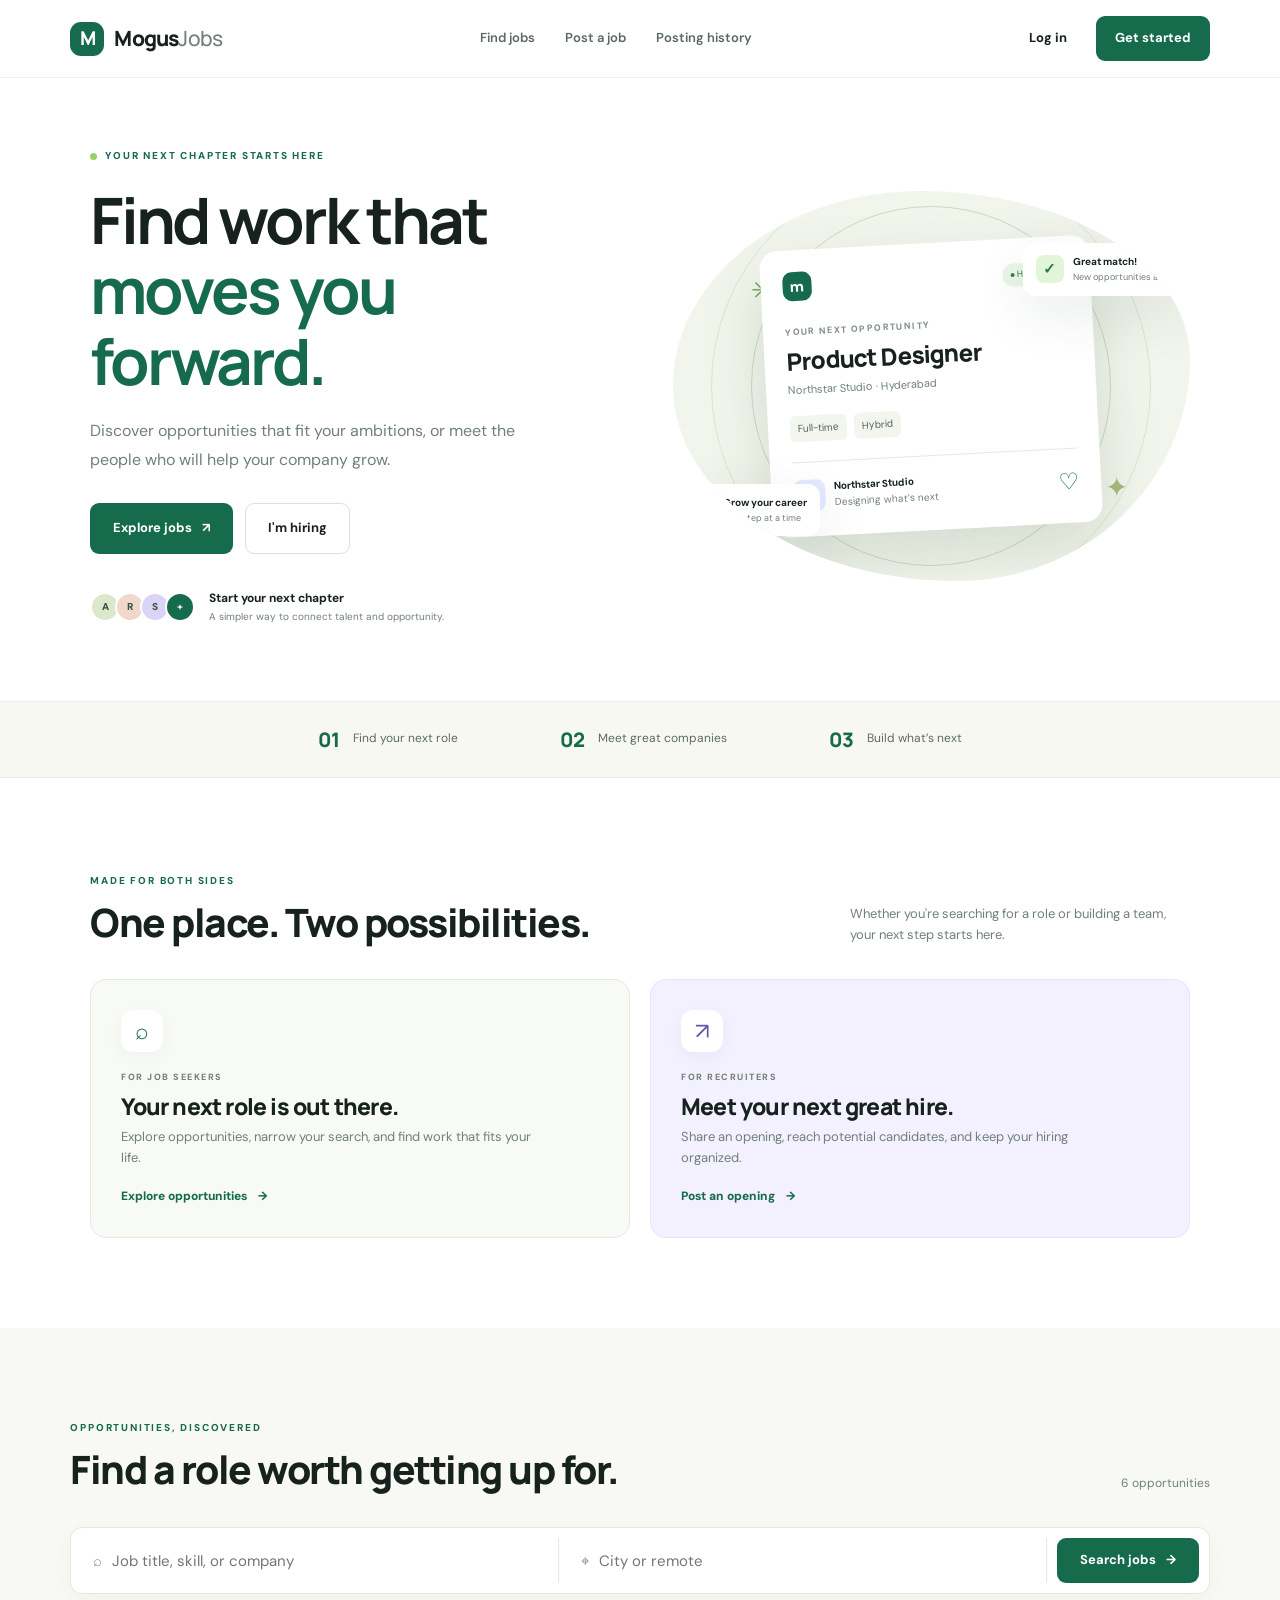
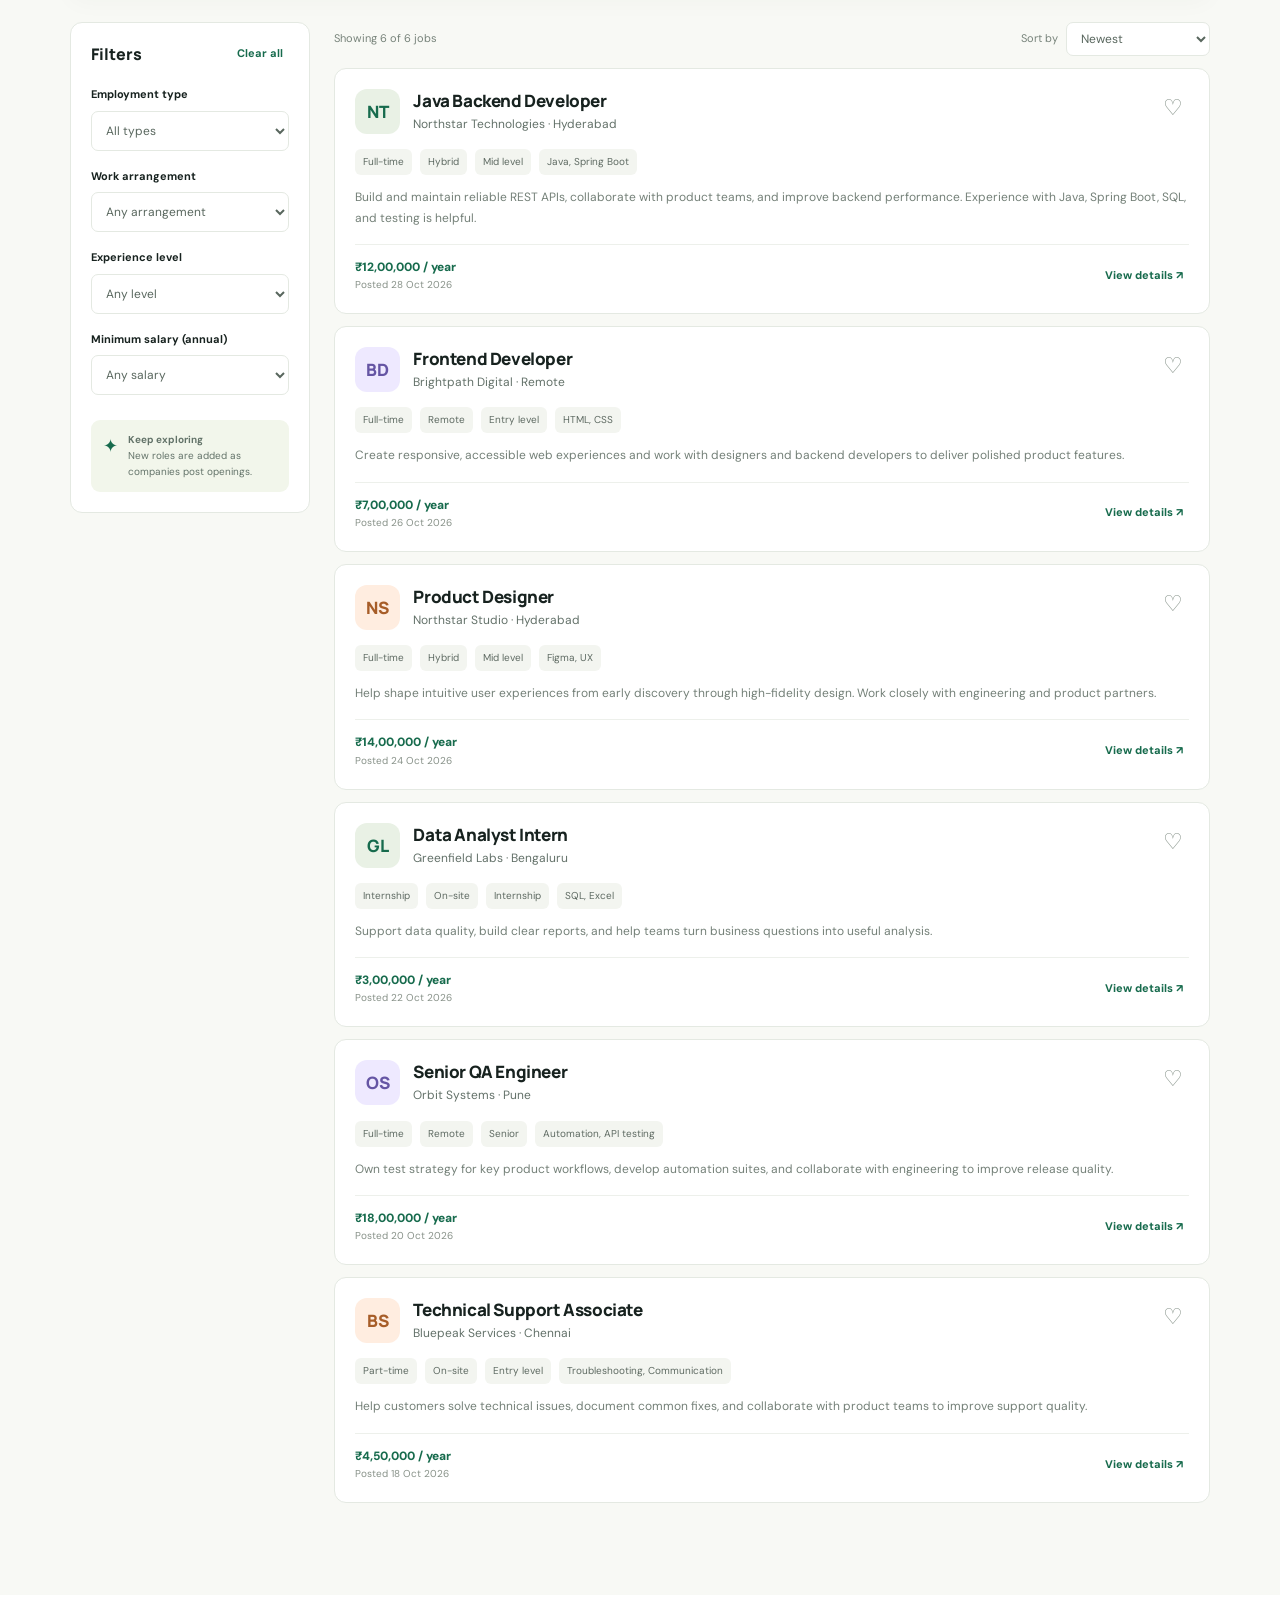
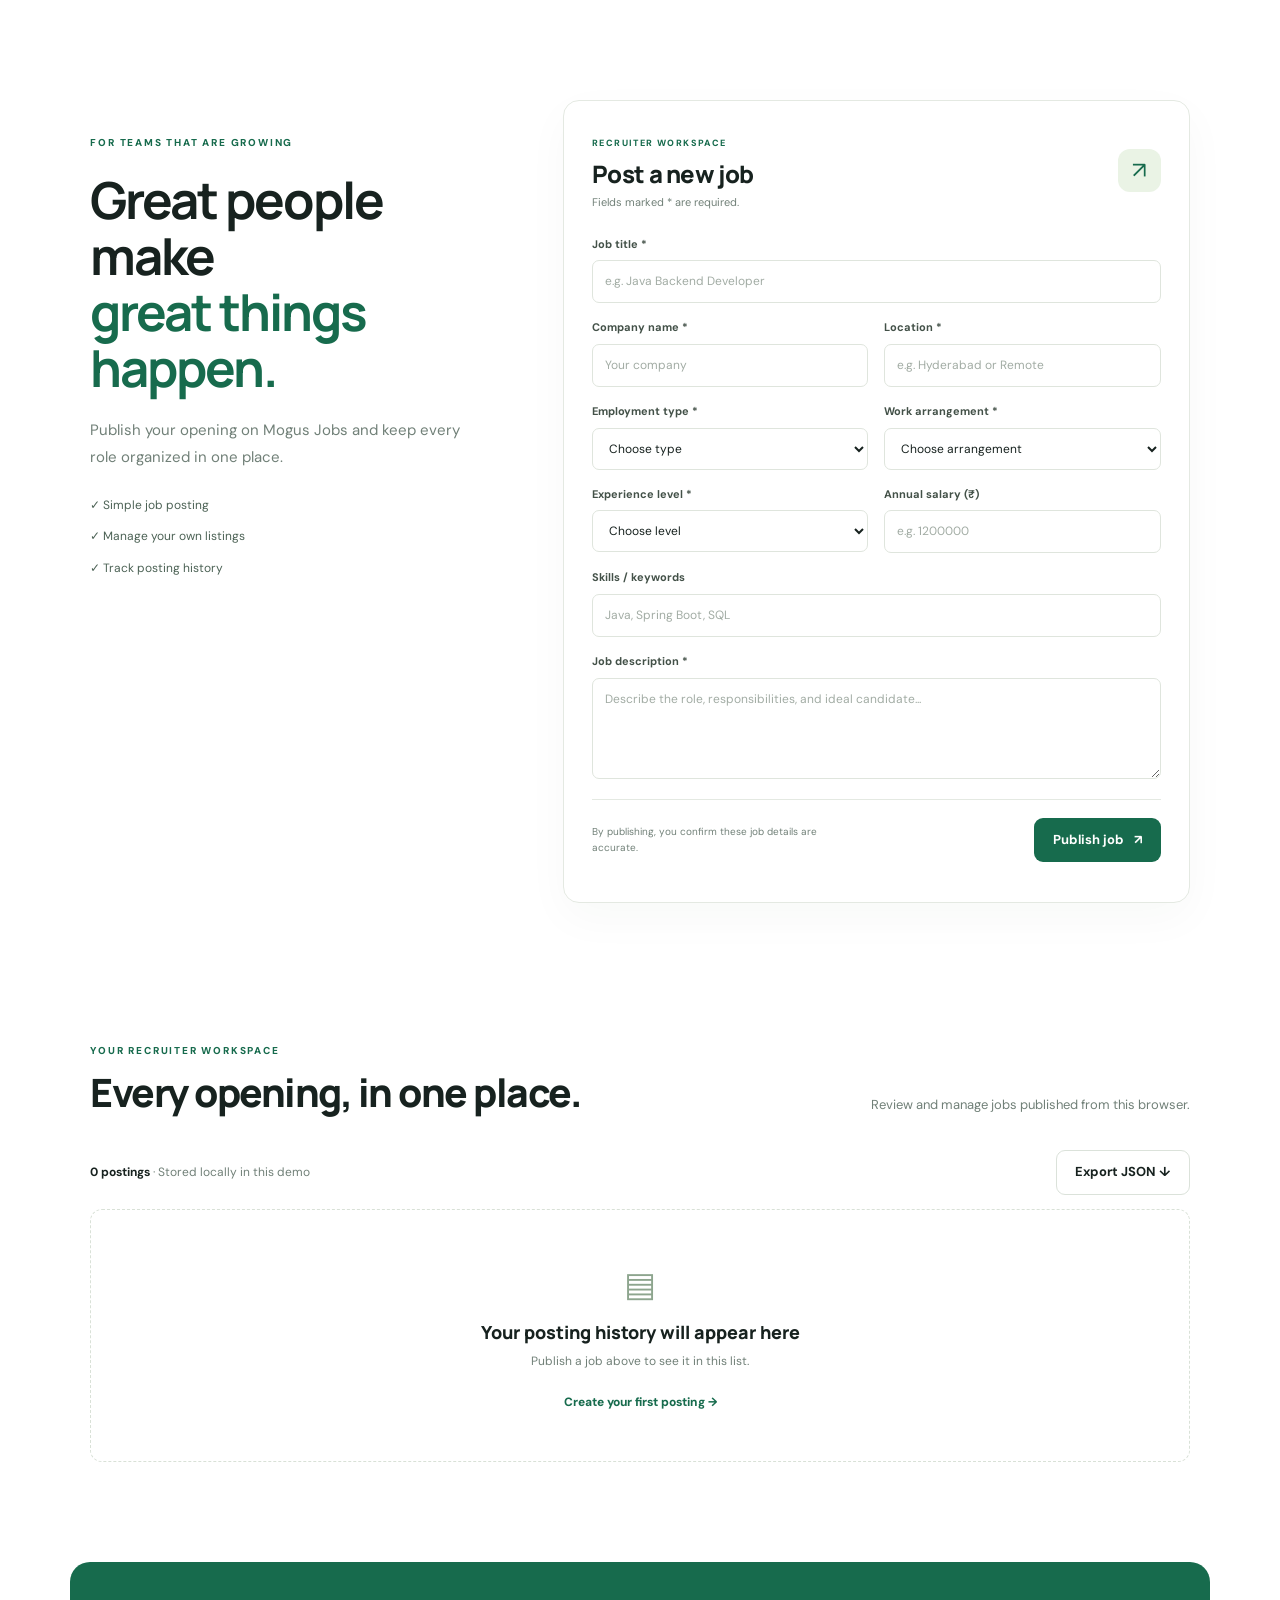
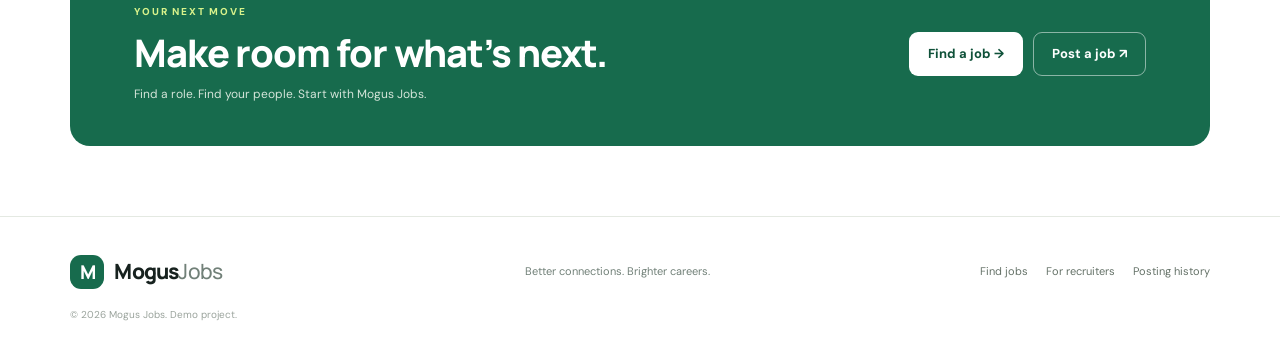
==== index.html @ eec3cb4a "Add files via upload" ====
<!DOCTYPE html>
<html lang="en">
<head>
  <meta charset="UTF-8">
  <meta name="viewport" content="width=device-width, initial-scale=1.0">
  <meta name="description" content="Mogus Jobs — find work and hire great people.">
  <title>Mogus Jobs | Find work. Build your future.</title>
  <link rel="stylesheet" href="css/styles.css">
</head>
<body>
  <header class="site-header">
    <a class="brand" href="#home" aria-label="Mogus Jobs home"><span class="brand-mark">M</span><span>Mogus<span class="brand-light">Jobs</span></span></a>
    <nav class="main-nav" aria-label="Main navigation">
      <a href="#jobs">Find jobs</a><a href="#post-job">Post a job</a><a href="#history">Posting history</a>
    </nav>
    <div class="header-actions"><button class="btn btn-ghost" data-open-auth="login">Log in</button><button class="btn btn-primary" data-open-auth="register">Get started</button></div>
    <button class="mobile-menu" id="mobile-menu" aria-label="Toggle navigation">☰</button>
  </header>

  <main>
    <section class="hero section" id="home">
      <div class="hero-copy">
        <div class="eyebrow"><span class="eyebrow-dot"></span> YOUR NEXT CHAPTER STARTS HERE</div>
        <h1>Find work that<br><span>moves you forward.</span></h1>
        <p class="hero-text">Discover opportunities that fit your ambitions, or meet the people who will help your company grow.</p>
        <div class="hero-actions"><a class="btn btn-primary btn-large" href="#jobs">Explore jobs <span>↗</span></a><a class="btn btn-outline btn-large" href="#post-job">I'm hiring</a></div>
        <div class="hero-proof"><div class="avatar-stack"><span>A</span><span>R</span><span>S</span><span>+</span></div><p><strong>Start your next chapter</strong><br><small>A simpler way to connect talent and opportunity.</small></p></div>
      </div>
      <div class="hero-art" aria-label="Career discovery illustration">
        <div class="art-orbit orbit-one"></div><div class="art-orbit orbit-two"></div>
        <div class="art-card card-main"><div class="mini-top"><span class="mini-logo">m</span><span class="status-pill">● Hiring now</span></div><div class="mini-kicker">YOUR NEXT OPPORTUNITY</div><h3>Product Designer</h3><p class="muted">Northstar Studio · Hyderabad</p><div class="mini-tags"><span>Full-time</span><span>Hybrid</span></div><div class="mini-bottom"><div class="company-avatar">N</div><div><strong>Northstar Studio</strong><small>Designing what’s next</small></div><span class="save-icon">♡</span></div></div>
        <div class="floating-note note-top"><span class="note-icon green">✓</span><div><strong>Great match!</strong><small>New opportunities await</small></div></div>
        <div class="floating-note note-bottom"><span class="note-icon purple">↗</span><div><strong>Grow your career</strong><small>One step at a time</small></div></div>
        <div class="art-spark spark-one">✳</div><div class="art-spark spark-two">✦</div>
      </div>
    </section>

    <section class="stats-strip">
      <div><strong>01</strong><span>Find your next role</span></div><div><strong>02</strong><span>Meet great companies</span></div><div><strong>03</strong><span>Build what’s next</span></div>
    </section>

    <section class="section roles-section">
      <div class="section-heading"><div><div class="eyebrow">MADE FOR BOTH SIDES</div><h2>One place. Two possibilities.</h2></div><p>Whether you're searching for a role or building a team, your next step starts here.</p></div>
      <div class="role-grid">
        <article class="role-card applicant-card"><div class="role-icon">⌕</div><div class="role-label">FOR JOB SEEKERS</div><h3>Your next role is out there.</h3><p>Explore opportunities, narrow your search, and find work that fits your life.</p><a href="#jobs" class="text-link">Explore opportunities <span>→</span></a></article>
        <article class="role-card recruiter-card"><div class="role-icon">↗</div><div class="role-label">FOR RECRUITERS</div><h3>Meet your next great hire.</h3><p>Share an opening, reach potential candidates, and keep your hiring organized.</p><a href="#post-job" class="text-link">Post an opening <span>→</span></a></article>
      </div>
    </section>

    <section class="section jobs-section" id="jobs">
      <div class="section-heading"><div><div class="eyebrow">OPPORTUNITIES, DISCOVERED</div><h2>Find a role worth getting up for.</h2></div><span class="results-total" id="results-total">Loading jobs…</span></div>
      <form id="job-search-form" class="search-panel">
        <label class="search-field"><span>⌕</span><span class="sr-only">Job title or keyword</span><input id="search-keyword" type="search" placeholder="Job title, skill, or company"></label>
        <label class="search-field"><span>⌖</span><span class="sr-only">Location</span><input id="search-location" type="search" placeholder="City or remote"></label>
        <button class="btn btn-primary" type="submit">Search jobs <span>→</span></button>
      </form>
      <div class="jobs-layout">
        <aside class="filter-panel">
          <div class="filter-heading"><h3>Filters</h3><button type="button" id="clear-filters" class="text-button">Clear all</button></div>
          <label class="filter-label" for="filter-type">Employment type</label><select id="filter-type"><option value="">All types</option><option>Full-time</option><option>Part-time</option><option>Contract</option><option>Internship</option></select>
          <label class="filter-label" for="filter-work">Work arrangement</label><select id="filter-work"><option value="">Any arrangement</option><option>Remote</option><option>Hybrid</option><option>On-site</option></select>
          <label class="filter-label" for="filter-level">Experience level</label><select id="filter-level"><option value="">Any level</option><option>Entry level</option><option>Mid level</option><option>Senior</option><option>Internship</option></select>
          <label class="filter-label" for="filter-salary">Minimum salary (annual)</label><select id="filter-salary"><option value="0">Any salary</option><option value="500000">₹5 lakh</option><option value="1000000">₹10 lakh</option><option value="1500000">₹15 lakh</option><option value="2000000">₹20 lakh</option></select>
          <div class="filter-note"><span>✦</span><p><strong>Keep exploring</strong><br>New roles are added as companies post openings.</p></div>
        </aside>
        <div class="job-results"><div class="job-results-top"><span id="results-caption">Latest opportunities</span><label>Sort by <select id="sort-jobs"><option value="newest">Newest</option><option value="salary">Salary: high to low</option><option value="company">Company A–Z</option></select></label></div><div id="job-list" class="job-list"></div><div id="empty-state" class="empty-state hidden"><div>⌕</div><h3>No jobs found</h3><p>Try another keyword or remove a filter.</p><button class="btn btn-outline" id="reset-search" type="button">Reset search</button></div></div>
      </div>
    </section>

    <section class="section recruiter-section" id="post-job">
      <div class="recruiter-intro"><div class="eyebrow">FOR TEAMS THAT ARE GROWING</div><h2>Great people make<br><span>great things happen.</span></h2><p>Publish your opening on Mogus Jobs and keep every role organized in one place.</p><div class="recruiter-points"><span>✓ Simple job posting</span><span>✓ Manage your own listings</span><span>✓ Track posting history</span></div></div>
      <form id="post-job-form" class="post-form">
        <div class="form-header"><div><span class="form-step">RECRUITER WORKSPACE</span><h3>Post a new job</h3><p>Fields marked * are required.</p></div><div class="form-icon">↗</div></div>
        <div class="form-grid">
          <label class="form-field span-2">Job title *<input name="title" required maxlength="100" placeholder="e.g. Java Backend Developer"></label>
          <label class="form-field">Company name *<input name="company" required maxlength="100" placeholder="Your company"></label>
          <label class="form-field">Location *<input name="location" required maxlength="100" placeholder="e.g. Hyderabad or Remote"></label>
          <label class="form-field">Employment type *<select name="type" required><option value="">Choose type</option><option>Full-time</option><option>Part-time</option><option>Contract</option><option>Internship</option></select></label>
          <label class="form-field">Work arrangement *<select name="workMode" required><option value="">Choose arrangement</option><option>Remote</option><option>Hybrid</option><option>On-site</option></select></label>
          <label class="form-field">Experience level *<select name="level" required><option value="">Choose level</option><option>Entry level</option><option>Mid level</option><option>Senior</option><option>Internship</option></select></label>
          <label class="form-field">Annual salary (₹)<input name="salary" type="number" min="0" step="10000" placeholder="e.g. 1200000"></label>
          <label class="form-field span-2">Skills / keywords<input name="skills" maxlength="180" placeholder="Java, Spring Boot, SQL"></label>
          <label class="form-field span-2">Job description *<textarea name="description" required rows="4" maxlength="5000" placeholder="Describe the role, responsibilities, and ideal candidate..."></textarea></label>
        </div>
        <div class="form-footer"><p>By publishing, you confirm these job details are accurate.</p><button class="btn btn-primary" type="submit">Publish job <span>↗</span></button></div>
        <p id="post-message" class="form-message" role="status"></p>
      </form>
    </section>

    <section class="section history-section" id="history">
      <div class="section-heading"><div><div class="eyebrow">YOUR RECRUITER WORKSPACE</div><h2>Every opening, in one place.</h2></div><p>Review and manage jobs published from this browser.</p></div>
      <div class="history-toolbar"><div><strong id="history-count">0 postings</strong><span> · Stored locally in this demo</span></div><button class="btn btn-outline" id="export-jobs" type="button">Export JSON ↓</button></div>
      <div id="history-list" class="history-list"></div>
      <div id="history-empty" class="history-empty"><div class="history-empty-icon">▤</div><h3>Your posting history will appear here</h3><p>Publish a job above to see it in this list.</p><a href="#post-job" class="text-link">Create your first posting →</a></div>
    </section>

    <section class="cta-section"><div><div class="eyebrow">YOUR NEXT MOVE</div><h2>Make room for what’s next.</h2><p>Find a role. Find your people. Start with Mogus Jobs.</p></div><div class="cta-actions"><a class="btn btn-white" href="#jobs">Find a job →</a><a class="btn btn-dark-outline" href="#post-job">Post a job ↗</a></div></section>
  </main>

  <footer class="site-footer"><a class="brand" href="#home"><span class="brand-mark">M</span><span>Mogus<span class="brand-light">Jobs</span></span></a><p>Better connections. Brighter careers.</p><div><a href="#jobs">Find jobs</a><a href="#post-job">For recruiters</a><a href="#history">Posting history</a></div><small>© <span id="year"></span> Mogus Jobs. Demo project.</small></footer>

  <div class="modal-backdrop hidden" id="auth-modal" role="dialog" aria-modal="true" aria-labelledby="auth-title">
    <div class="auth-modal"><button class="modal-close" id="close-auth" aria-label="Close">×</button><a class="brand modal-brand" href="#home"><span class="brand-mark">M</span><span>Mogus<span class="brand-light">Jobs</span></span></a>
      <div class="auth-tabs"><button type="button" class="auth-tab active" data-auth-tab="login">Log in</button><button type="button" class="auth-tab" data-auth-tab="register">Create account</button></div>
      <h2 id="auth-title">Welcome back.</h2><p class="auth-subtitle">Choose how you want to use Mogus Jobs.</p>
      <form id="auth-form">
        <label class="form-field">I am a <select id="auth-role"><option value="applicant">Applicant / Job seeker</option><option value="recruiter">Company owner / Recruiter</option></select></label>
        <label class="form-field">Email address<input id="auth-email" type="email" autocomplete="email" required placeholder="you@example.com"></label>
        <label class="form-field" id="password-wrap">Password<input id="auth-password" type="password" minlength="6" autocomplete="current-password" placeholder="At least 6 characters"></label>
        <div class="auth-divider"><span>OR</span></div>
        <label class="form-field">Phone number (demo OTP)<input id="auth-phone" type="tel" placeholder="+91 98765 43210" autocomplete="tel"></label>
        <div class="form-field otp-row hidden" id="otp-wrap"><label for="auth-otp">Demo OTP</label><div><input id="auth-otp" inputmode="numeric" maxlength="6" placeholder="Enter 6-digit OTP"><button type="button" class="btn btn-outline" id="send-otp">Get OTP</button></div><small>Demo only: the OTP is shown on screen; no SMS is sent.</small></div>
        <div class="auth-actions"><button class="btn btn-primary btn-full" type="submit" id="auth-submit">Log in</button><button class="btn btn-outline btn-full" type="button" id="otp-mode">Continue with OTP</button></div>
        <p id="auth-message" class="form-message" role="status"></p>
      </form>
      <p class="auth-disclaimer">This static demo stores demo account details in your browser only. Do not use a real password or sensitive information.</p>
    </div>
  </div>
  <div class="toast hidden" id="toast" role="status"></div>
  <script src="js/app.js"></script>
</body>
</html>
---- css/styles.css ----
@import url('https://fonts.googleapis.com/css2?family=DM+Sans:wght@400;500;600;700&family=Manrope:wght@400;500;600;700;800&display=swap');
:root{--ink:#17221f;--muted:#718078;--green:#176b4d;--green-dark:#0f5139;--lime:#d8f28b;--cream:#f7f8f2;--line:#e4e9e2;--white:#fff;--purple:#e8e1ff;--shadow:0 18px 55px rgba(25,54,42,.09)}
*{box-sizing:border-box}html{scroll-behavior:smooth;scroll-padding-top:90px}body{margin:0;color:var(--ink);background:#fff;font-family:"DM Sans",sans-serif;font-size:15px;line-height:1.6}button,input,select,textarea{font:inherit}button,a{-webkit-tap-highlight-color:transparent}a{color:inherit;text-decoration:none}.site-header{height:78px;padding:0 max(5.5%,calc((100% - 1240px)/2));display:flex;align-items:center;justify-content:space-between;border-bottom:1px solid #eff1ec;background:rgba(255,255,255,.94);position:sticky;top:0;z-index:20;backdrop-filter:blur(12px)}.brand{display:inline-flex;align-items:center;gap:10px;font-family:Manrope,sans-serif;font-size:21px;font-weight:800;letter-spacing:-.8px;white-space:nowrap}.brand-mark{display:grid;place-items:center;width:34px;height:34px;border-radius:11px;background:var(--green);color:#fff;font-size:19px}.brand-light{font-weight:500;color:#718078}.main-nav{display:flex;gap:30px;color:#5b6962;font-size:13px;font-weight:600}.main-nav a:hover,.site-footer a:hover{color:var(--green)}.header-actions{display:flex;gap:10px}.btn{border:1px solid transparent;display:inline-flex;align-items:center;justify-content:center;gap:10px;padding:11px 18px;border-radius:9px;font-size:13px;font-weight:700;cursor:pointer;transition:transform .2s,background .2s,border-color .2s}.btn:hover{transform:translateY(-1px)}.btn-primary{background:var(--green);color:white}.btn-primary:hover{background:var(--green-dark)}.btn-ghost{background:transparent;color:var(--ink)}.btn-outline{background:#fff;border-color:#dbe2da;color:var(--ink)}.btn-outline:hover{border-color:var(--green);color:var(--green)}.btn-large{padding:14px 22px}.btn-white{background:#fff;color:var(--green-dark)}.btn-dark-outline{border-color:rgba(255,255,255,.5);color:#fff;background:transparent}.btn-full{width:100%}.mobile-menu{display:none;background:none;border:0;font-size:25px}
.section{max-width:1240px;margin:auto;padding:92px 5.5%}.hero{min-height:590px;display:grid;grid-template-columns:1.02fr .98fr;align-items:center;gap:45px;padding-top:70px;padding-bottom:76px}.eyebrow{font-size:10px;letter-spacing:1.8px;font-weight:800;color:var(--green);display:flex;align-items:center;gap:8px}.eyebrow-dot{width:7px;height:7px;border-radius:50%;background:#9bcf68}.hero h1,.recruiter-intro h2{font-family:Manrope,sans-serif;font-size:clamp(42px,5vw,65px);line-height:1.1;letter-spacing:-3px;margin:21px 0}.hero h1 span,.recruiter-intro h2 span{color:var(--green)}.hero-text{max-width:475px;color:var(--muted);font-size:16px;line-height:1.8}.hero-actions{display:flex;gap:12px;margin-top:28px}.hero-proof{display:flex;align-items:center;gap:14px;margin-top:35px}.avatar-stack{display:flex;padding-left:5px}.avatar-stack span{width:30px;height:30px;display:grid;place-items:center;border:2px solid white;border-radius:50%;margin-left:-5px;background:#dbe8cc;color:#315440;font-size:10px;font-weight:800}.avatar-stack span:nth-child(2){background:#f2d8ca}.avatar-stack span:nth-child(3){background:#dcd4f8}.avatar-stack span:nth-child(4){background:var(--green);color:white}.hero-proof p{font-size:12px;line-height:1.5;margin:0}.hero-proof small{color:var(--muted)}.hero-art{min-height:390px;position:relative;display:grid;place-items:center;background:#f2f5ec;border-radius:48% 52% 45% 55% / 50% 43% 57% 50%;overflow:hidden}.hero-art:before{content:"";position:absolute;width:280px;height:280px;border-radius:50%;background:#e1edce}.art-orbit{position:absolute;border:1px solid #cbd8c4;border-radius:50%;width:360px;height:360px}.orbit-two{width:440px;height:440px;border-color:#dce4d5}.art-card{position:relative;z-index:2;width:min(330px,78%);background:white;padding:22px;border-radius:18px;box-shadow:0 25px 60px rgba(37,71,47,.15);transform:rotate(-3deg)}.mini-top,.mini-bottom{display:flex;align-items:center}.mini-top{justify-content:space-between}.mini-logo{width:29px;height:29px;display:grid;place-items:center;background:var(--green);color:white;border-radius:9px;font-weight:800}.status-pill{background:#e8f6e7;color:#33794d;border-radius:20px;padding:4px 8px;font-size:9px}.mini-kicker{margin-top:24px;font-size:9px;letter-spacing:1.4px;color:#829087;font-weight:800}.art-card h3{font:800 24px Manrope,sans-serif;letter-spacing:-.8px;margin:5px 0}.muted{color:var(--muted);font-size:11px;margin:0}.mini-tags{display:flex;gap:7px;margin:16px 0 20px}.mini-tags span{padding:5px 8px;border-radius:6px;background:#f3f5ef;font-size:10px;color:#56635b}.mini-bottom{border-top:1px solid var(--line);padding-top:15px;gap:9px}.company-avatar{width:32px;height:32px;display:grid;place-items:center;border-radius:9px;background:#e4e9ff;color:#5e58a3;font-weight:800}.mini-bottom strong,.mini-bottom small{display:block;font-size:10px}.mini-bottom small{color:var(--muted)}.save-icon{margin-left:auto;font-size:23px;color:var(--green)}.floating-note{position:absolute;z-index:3;display:flex;gap:9px;align-items:center;padding:11px 13px;border-radius:12px;background:white;box-shadow:var(--shadow)}.note-top{top:52px;right:1px}.note-bottom{bottom:45px;left:0}.note-icon{width:28px;height:28px;display:grid;place-items:center;border-radius:8px;font-weight:800}.note-icon.green{background:#e1f5d9;color:#2c7d4b}.note-icon.purple{background:var(--purple);color:#6555a4}.floating-note strong,.floating-note small{display:block;font-size:10px}.floating-note small{color:var(--muted);font-size:9px}.art-spark{position:absolute;color:#6b9e59;font-size:28px}.spark-one{left:15%;top:20%}.spark-two{right:12%;bottom:18%;color:#a8ba80}.stats-strip{display:flex;justify-content:center;gap:clamp(30px,8vw,120px);padding:24px 5%;background:var(--cream);border-block:1px solid #edf0e8}.stats-strip div{display:flex;align-items:center;gap:13px}.stats-strip strong{font:800 20px Manrope,sans-serif;color:var(--green)}.stats-strip span{font-size:12px;color:#5e6b62}
.section-heading{display:flex;align-items:end;justify-content:space-between;gap:25px;margin-bottom:34px}.section-heading h2{font:800 clamp(28px,3.4vw,39px)/1.2 Manrope,sans-serif;letter-spacing:-1.5px;margin:10px 0 0}.section-heading>p{max-width:340px;margin:0;color:var(--muted);font-size:13px}.roles-section{padding-top:95px;padding-bottom:90px}.role-grid{display:grid;grid-template-columns:1fr 1fr;gap:20px}.role-card{padding:30px;border:1px solid var(--line);border-radius:16px;min-height:245px}.applicant-card{background:#f8faf5}.recruiter-card{background:#f3f0ff;border-color:#e8e2fa}.role-icon{width:42px;height:42px;display:grid;place-items:center;border-radius:12px;background:white;color:var(--green);font-size:23px;box-shadow:0 5px 18px #1b493b0b}.recruiter-card .role-icon{color:#6555a4}.role-label{font-size:9px;letter-spacing:1.5px;font-weight:800;color:#738176;margin-top:18px}.role-card h3{font:800 23px Manrope,sans-serif;letter-spacing:-.8px;margin:5px 0}.role-card p{max-width:420px;font-size:13px;color:var(--muted);margin:0 0 15px}.text-link{color:var(--green);font-size:12px;font-weight:800}.text-link span{margin-left:8px}.jobs-section{max-width:none;background:#f8f9f5;padding-left:max(5.5%,calc((100% - 1240px)/2));padding-right:max(5.5%,calc((100% - 1240px)/2))}.results-total{font-size:12px;color:var(--muted)}.search-panel{display:grid;grid-template-columns:1fr 1fr auto;gap:10px;background:white;padding:10px;border:1px solid var(--line);border-radius:12px;box-shadow:0 8px 25px #243b2d08;margin-bottom:28px}.search-field{display:flex;align-items:center;gap:10px;padding:0 12px;border-right:1px solid var(--line);color:#859087}.search-field input{border:0;outline:0;width:100%;min-width:0;padding:9px 0;background:transparent;color:var(--ink)}.search-panel .btn{padding-inline:22px}.jobs-layout{display:grid;grid-template-columns:240px 1fr;gap:24px;align-items:start}.filter-panel{background:white;border:1px solid var(--line);border-radius:12px;padding:20px}.filter-heading{display:flex;align-items:center;justify-content:space-between;margin-bottom:21px}.filter-heading h3{font:800 16px Manrope;margin:0}.text-button{border:0;background:none;color:var(--green);font-size:11px;font-weight:700;cursor:pointer}.filter-label{display:block;font-size:11px;font-weight:700;margin:17px 0 7px}.filter-panel select,.job-results-top select{width:100%;padding:10px;border:1px solid var(--line);border-radius:7px;background:white;color:#59675e;font-size:12px;outline-color:var(--green)}.filter-note{display:flex;gap:10px;margin-top:25px;padding:12px;border-radius:9px;background:#f2f6eb;color:var(--green)}.filter-note p{font-size:10px;line-height:1.6;margin:0;color:#637369}.filter-note span{font-size:18px}.job-results-top{display:flex;justify-content:space-between;align-items:center;margin:0 0 12px;color:#77837a;font-size:11px}.job-results-top label{display:flex;align-items:center;gap:8px}.job-results-top select{width:auto;padding:7px 10px}.job-list{display:grid;gap:12px}.job-card{background:white;border:1px solid var(--line);border-radius:12px;padding:20px;transition:box-shadow .2s,border-color .2s}.job-card:hover{border-color:#c6d7c8;box-shadow:0 10px 28px #173c2a0a}.job-card-top{display:flex;gap:13px;align-items:flex-start}.company-logo{width:45px;height:45px;flex-shrink:0;display:grid;place-items:center;border-radius:12px;background:#e9f1e5;color:var(--green);font:800 17px Manrope}.company-logo.purple{background:#eee9ff;color:#6555a4}.company-logo.orange{background:#ffede0;color:#a75d28}.job-card h3{font:800 17px Manrope;letter-spacing:-.4px;margin:0 0 3px}.job-company{font-size:12px;color:#637169}.job-save{margin-left:auto;border:0;background:none;font-size:22px;color:#87938a;cursor:pointer}.job-save.saved{color:#176b4d}.job-meta{display:flex;flex-wrap:wrap;gap:8px;margin:15px 0 12px}.job-meta span{padding:5px 8px;border-radius:6px;background:#f3f5f0;font-size:10px;color:#5e6a62}.job-description{font-size:12px;color:#748078;margin:0;line-height:1.7}.job-card-bottom{display:flex;justify-content:space-between;align-items:center;border-top:1px solid #edf0eb;margin-top:16px;padding-top:13px;gap:10px}.job-salary{font-size:12px;font-weight:800;color:var(--green)}.job-date{font-size:10px;color:#879188}.job-apply{border:0;background:none;color:var(--green);font-size:11px;font-weight:800;cursor:pointer}.empty-state,.history-empty{text-align:center;padding:48px 20px;background:white;border:1px dashed #d9e1d7;border-radius:12px}.empty-state>div,.history-empty-icon{font-size:34px;color:#8da58e}.empty-state h3,.history-empty h3{font:800 18px Manrope;margin:8px 0}.empty-state p,.history-empty p{font-size:12px;color:var(--muted);margin:0 0 17px}.hidden{display:none!important}
.recruiter-section{display:grid;grid-template-columns:.8fr 1.2fr;gap:55px;align-items:start;padding-top:105px;padding-bottom:100px}.recruiter-intro{padding-top:35px}.recruiter-intro h2{font-size:clamp(36px,4vw,51px);letter-spacing:-2px}.recruiter-intro>p{max-width:390px;color:var(--muted);line-height:1.8}.recruiter-points{display:grid;gap:12px;margin-top:25px;color:#4c6255;font-size:12px}.post-form{padding:28px;border:1px solid var(--line);border-radius:16px;box-shadow:0 15px 45px #163c2908}.form-header{display:flex;justify-content:space-between;align-items:center;margin-bottom:24px}.form-step{font-size:9px;letter-spacing:1.4px;color:var(--green);font-weight:800}.form-header h3{font:800 24px Manrope;letter-spacing:-.7px;margin:4px 0}.form-header p{font-size:11px;color:var(--muted);margin:0}.form-icon{width:43px;height:43px;display:grid;place-items:center;background:#eaf3e5;border-radius:12px;color:var(--green);font-size:23px}.form-grid{display:grid;grid-template-columns:1fr 1fr;gap:16px}.form-field{display:flex;flex-direction:column;gap:7px;font-size:11px;font-weight:700;color:#435148}.form-field input,.form-field select,.form-field textarea{width:100%;border:1px solid #dfe5dd;border-radius:7px;padding:11px 12px;color:var(--ink);font-size:12px;font-weight:400;outline-color:var(--green);background:white}.form-field textarea{resize:vertical;line-height:1.6}.form-field input::placeholder,.form-field textarea::placeholder{color:#a2aca4}.span-2{grid-column:span 2}.form-footer{display:flex;justify-content:space-between;align-items:center;gap:15px;border-top:1px solid var(--line);padding-top:18px;margin-top:20px}.form-footer p{font-size:10px;color:var(--muted);max-width:230px;margin:0}.form-message{font-size:12px;color:var(--green);margin:12px 0 0}.form-message.error{color:#b33a3a}
.history-section{padding-top:40px;padding-bottom:100px}.history-toolbar{display:flex;align-items:center;justify-content:space-between;margin-bottom:14px;font-size:12px}.history-toolbar span{color:var(--muted)}.history-list{display:grid;gap:10px}.history-item{display:flex;align-items:center;gap:14px;padding:17px 19px;border:1px solid var(--line);border-radius:11px}.history-item .company-logo{width:40px;height:40px}.history-main{flex:1;min-width:0}.history-main strong{display:block;font:700 14px Manrope}.history-main small{color:var(--muted);font-size:11px}.history-tags{display:flex;gap:7px;flex-wrap:wrap}.history-tags span{background:#f2f5ef;padding:4px 7px;border-radius:5px;font-size:10px;color:#5e6a62}.history-actions{display:flex;gap:8px}.small-action{border:1px solid var(--line);background:white;border-radius:7px;padding:7px 10px;font-size:10px;font-weight:700;cursor:pointer}.small-action.delete{color:#b33a3a}.cta-section{margin:0 auto 70px;max-width:1240px;width:89%;border-radius:20px;padding:42px 5%;background:var(--green);color:white;display:flex;align-items:center;justify-content:space-between;gap:25px}.cta-section .eyebrow{color:var(--lime)}.cta-section h2{font:800 clamp(26px,3vw,38px)/1.2 Manrope;letter-spacing:-1.2px;margin:10px 0}.cta-section p{color:#d4e4d9;font-size:12px;margin:0}.cta-actions{display:flex;gap:10px;flex-shrink:0}.site-footer{padding:35px 5.5%;border-top:1px solid var(--line);display:grid;grid-template-columns:1fr 1fr auto;align-items:center;gap:15px}.site-footer>p{color:var(--muted);font-size:11px}.site-footer>div{display:flex;gap:18px;font-size:11px;color:#657268}.site-footer>small{grid-column:1/-1;color:#9aa39c;font-size:10px}.modal-backdrop{position:fixed;inset:0;z-index:50;background:rgba(17,31,23,.55);display:grid;place-items:center;padding:20px;overflow-y:auto}.auth-modal{width:min(100%,440px);position:relative;background:white;border-radius:18px;padding:30px;box-shadow:0 30px 100px #0003;margin:auto}.modal-close{position:absolute;right:18px;top:12px;border:0;background:none;font-size:28px;color:#718078;cursor:pointer}.modal-brand{margin-bottom:24px}.auth-tabs{display:grid;grid-template-columns:1fr 1fr;background:#f3f5f1;border-radius:9px;padding:4px;margin-bottom:22px}.auth-tab{border:0;border-radius:7px;padding:10px;background:transparent;color:#738078;font-size:12px;font-weight:700;cursor:pointer}.auth-tab.active{background:white;color:var(--green);box-shadow:0 2px 8px #0000000a}.auth-modal h2{font:800 27px Manrope;letter-spacing:-1px;margin:0 0 3px}.auth-subtitle{font-size:12px;color:var(--muted);margin:0 0 20px}.auth-modal form{display:grid;gap:13px}.auth-divider{display:flex;align-items:center;gap:12px;color:#9aa39c;font-size:9px;font-weight:800}.auth-divider:before,.auth-divider:after{content:"";height:1px;background:var(--line);flex:1}.auth-actions{display:grid;gap:8px}.otp-row>div{display:flex;gap:8px}.otp-row>div input{min-width:0;flex:1}.otp-row small{font-size:10px;color:var(--muted);font-weight:400}.auth-disclaimer{font-size:10px;color:#89938b;line-height:1.6;margin:17px 0 0}.toast{position:fixed;right:22px;bottom:22px;z-index:70;padding:13px 18px;border-radius:9px;background:#173d2b;color:white;font-size:12px;box-shadow:var(--shadow)}.sr-only{position:absolute;width:1px;height:1px;padding:0;margin:-1px;overflow:hidden;clip:rect(0,0,0,0);white-space:nowrap;border:0}
@media(max-width:900px){.main-nav{gap:15px}.hero{gap:20px}.hero-art{min-height:340px}.note-top{right:-5px}.recruiter-section{gap:28px}.jobs-layout{grid-template-columns:205px 1fr}.section{padding-top:70px;padding-bottom:70px}}
@media(max-width:700px){.site-header{height:66px;padding:0 5%}.main-nav{display:none;position:absolute;top:66px;left:0;right:0;padding:20px 5%;background:white;border-bottom:1px solid var(--line);flex-direction:column;gap:16px}.main-nav.open{display:flex}.header-actions{margin-left:auto;margin-right:10px}.header-actions .btn{padding:8px 10px;font-size:11px}.mobile-menu{display:block}.hero{grid-template-columns:1fr;padding-top:58px;gap:30px}.hero h1{font-size:clamp(43px,11vw,60px)}.hero-art{min-height:350px}.stats-strip{gap:15px;justify-content:space-around}.stats-strip div{gap:6px;align-items:flex-start;flex-direction:column}.stats-strip strong{font-size:17px}.stats-strip span{font-size:10px}.section-heading{align-items:flex-start;flex-direction:column;gap:12px}.role-grid{grid-template-columns:1fr}.search-panel{grid-template-columns:1fr;gap:5px}.search-field{border-right:0;border-bottom:1px solid var(--line);padding:4px 8px}.search-panel .btn{padding:12px}.jobs-layout{grid-template-columns:1fr}.filter-panel{display:grid;grid-template-columns:1fr 1fr;gap:0 12px}.filter-heading{grid-column:span 2}.filter-note{grid-column:span 2}.filter-label{margin-top:10px}.job-results-top{gap:10px}.recruiter-section{grid-template-columns:1fr;gap:25px}.recruiter-intro{padding-top:0}.recruiter-intro h2{font-size:42px}.post-form{padding:20px}.form-grid{gap:13px}.form-footer{align-items:flex-start;flex-direction:column}.form-footer .btn{width:100%}.history-item{flex-wrap:wrap}.history-tags{order:3;width:100%;padding-left:53px}.history-actions{margin-left:auto}.cta-section{flex-direction:column;align-items:flex-start;padding:30px 25px}.cta-actions{width:100%;flex-wrap:wrap}.cta-actions .btn{flex:1}.site-footer{grid-template-columns:1fr;gap:8px}.site-footer>p{margin:0}.site-footer>div{flex-wrap:wrap;margin-top:10px}.site-footer>small{grid-column:auto}.auth-modal{padding:24px 20px}}
@media(max-width:390px){.header-actions .btn-ghost{display:none}.form-grid{grid-template-columns:1fr}.span-2{grid-column:auto}.filter-panel{grid-template-columns:1fr}.filter-heading,.filter-note{grid-column:auto}.job-card{padding:15px}.hero-art{min-height:320px}.floating-note{padding:8px}.note-top{top:25px}.note-bottom{bottom:25px}}
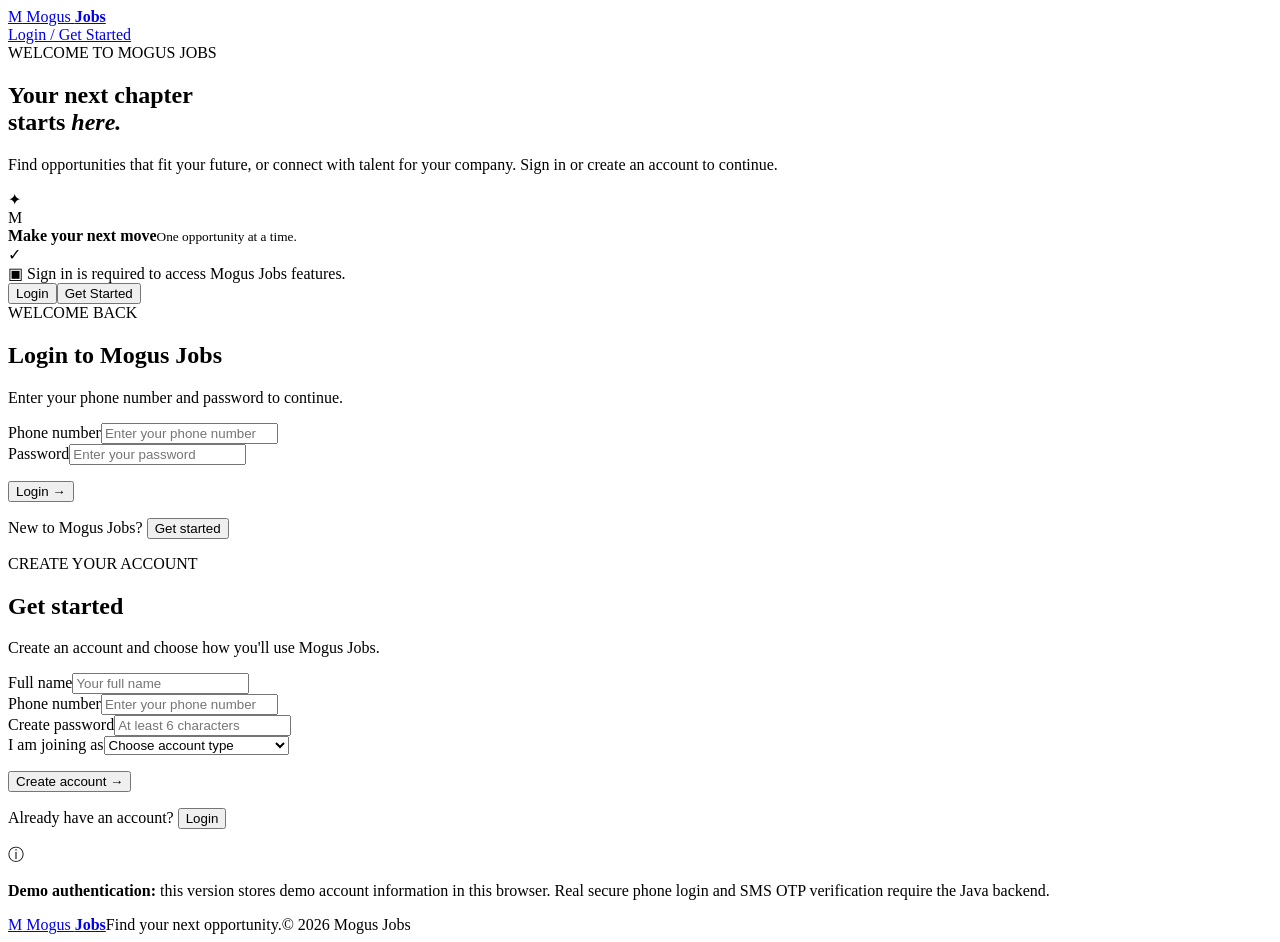
==== commit 9d470cb8: "Add files via upload" ====
--- a/index.html
+++ b/index.html
@@ -1,122 +1,47 @@
-<!DOCTYPE html>
+<!doctype html>
 <html lang="en">
 <head>
-  <meta charset="UTF-8">
-  <meta name="viewport" content="width=device-width, initial-scale=1.0">
-  <meta name="description" content="Mogus Jobs — find work and hire great people.">
-  <title>Mogus Jobs | Find work. Build your future.</title>
-  <link rel="stylesheet" href="css/styles.css">
+  <meta charset="utf-8"><meta name="viewport" content="width=device-width, initial-scale=1">
+  <title>Mogus Jobs | Login or Get Started</title><link rel="stylesheet" href="css/styles.css">
 </head>
 <body>
-  <header class="site-header">
-    <a class="brand" href="#home" aria-label="Mogus Jobs home"><span class="brand-mark">M</span><span>Mogus<span class="brand-light">Jobs</span></span></a>
-    <nav class="main-nav" aria-label="Main navigation">
-      <a href="#jobs">Find jobs</a><a href="#post-job">Post a job</a><a href="#history">Posting history</a>
-    </nav>
-    <div class="header-actions"><button class="btn btn-ghost" data-open-auth="login">Log in</button><button class="btn btn-primary" data-open-auth="register">Get started</button></div>
-    <button class="mobile-menu" id="mobile-menu" aria-label="Toggle navigation">☰</button>
-  </header>
-
-  <main>
-    <section class="hero section" id="home">
-      <div class="hero-copy">
-        <div class="eyebrow"><span class="eyebrow-dot"></span> YOUR NEXT CHAPTER STARTS HERE</div>
-        <h1>Find work that<br><span>moves you forward.</span></h1>
-        <p class="hero-text">Discover opportunities that fit your ambitions, or meet the people who will help your company grow.</p>
-        <div class="hero-actions"><a class="btn btn-primary btn-large" href="#jobs">Explore jobs <span>↗</span></a><a class="btn btn-outline btn-large" href="#post-job">I'm hiring</a></div>
-        <div class="hero-proof"><div class="avatar-stack"><span>A</span><span>R</span><span>S</span><span>+</span></div><p><strong>Start your next chapter</strong><br><small>A simpler way to connect talent and opportunity.</small></p></div>
+<header class="site-header"><a class="brand" href="index.html"><span class="brand-mark">M</span> Mogus <b>Jobs</b></a><nav><a class="active" href="index.html">Login / Get Started</a></nav></header>
+<main class="login-main">
+  <section class="login-intro">
+    <span class="eyebrow"><span class="dot"></span> WELCOME TO MOGUS JOBS</span>
+    <h1>Your next chapter<br>starts <em>here.</em></h1>
+    <p>Find opportunities that fit your future, or connect with talent for your company. Sign in or create an account to continue.</p>
+    <div class="login-illustration"><div class="login-orbit"></div><div class="login-star">✦</div><div class="login-mini-card"><span class="login-mini-icon">M</span><div><b>Make your next move</b><small>One opportunity at a time.</small></div><span class="login-check">✓</span></div></div>
+    <div class="secure-note"><span>▣</span> Sign in is required to access Mogus Jobs features.</div>
+  </section>
+  <section class="auth-section">
+    <div class="auth-card">
+      <div class="auth-tabs" role="tablist"><button type="button" class="auth-tab active" id="tab-login">Login</button><button type="button" class="auth-tab" id="tab-register">Get Started</button></div>
+      <div id="auth-login-panel">
+        <span class="eyebrow">WELCOME BACK</span><h2>Login to Mogus Jobs</h2><p class="auth-subtitle">Enter your phone number and password to continue.</p>
+        <form id="login-form">
+          <div class="field"><label for="login-phone">Phone number</label><input id="login-phone" type="tel" inputmode="tel" autocomplete="tel" placeholder="Enter your phone number" required></div>
+          <div class="field"><label for="login-password">Password</label><input id="login-password" type="password" autocomplete="current-password" placeholder="Enter your password" required></div>
+          <p class="auth-error" id="login-error" aria-live="polite"></p>
+          <button class="btn auth-submit" type="submit">Login <span>→</span></button>
+        </form>
+        <p class="auth-switch-copy">New to Mogus Jobs? <button type="button" class="inline-link" id="switch-register">Get started</button></p>
       </div>
-      <div class="hero-art" aria-label="Career discovery illustration">
-        <div class="art-orbit orbit-one"></div><div class="art-orbit orbit-two"></div>
-        <div class="art-card card-main"><div class="mini-top"><span class="mini-logo">m</span><span class="status-pill">● Hiring now</span></div><div class="mini-kicker">YOUR NEXT OPPORTUNITY</div><h3>Product Designer</h3><p class="muted">Northstar Studio · Hyderabad</p><div class="mini-tags"><span>Full-time</span><span>Hybrid</span></div><div class="mini-bottom"><div class="company-avatar">N</div><div><strong>Northstar Studio</strong><small>Designing what’s next</small></div><span class="save-icon">♡</span></div></div>
-        <div class="floating-note note-top"><span class="note-icon green">✓</span><div><strong>Great match!</strong><small>New opportunities await</small></div></div>
-        <div class="floating-note note-bottom"><span class="note-icon purple">↗</span><div><strong>Grow your career</strong><small>One step at a time</small></div></div>
-        <div class="art-spark spark-one">✳</div><div class="art-spark spark-two">✦</div>
+      <div id="auth-register-panel" class="hidden">
+        <span class="eyebrow">CREATE YOUR ACCOUNT</span><h2>Get started</h2><p class="auth-subtitle">Create an account and choose how you'll use Mogus Jobs.</p>
+        <form id="register-form">
+          <div class="field"><label for="register-name">Full name</label><input id="register-name" autocomplete="name" placeholder="Your full name" required></div>
+          <div class="field"><label for="register-phone">Phone number</label><input id="register-phone" type="tel" inputmode="tel" autocomplete="tel" placeholder="Enter your phone number" required></div>
+          <div class="field"><label for="register-password">Create password</label><input id="register-password" type="password" autocomplete="new-password" minlength="6" placeholder="At least 6 characters" required></div>
+          <div class="field"><label for="register-role">I am joining as</label><select id="register-role" required><option value="">Choose account type</option><option value="applicant">Applicant / Job seeker</option><option value="recruiter">Recruiter / Company owner</option></select></div>
+          <p class="auth-error" id="register-error" aria-live="polite"></p>
+          <button class="btn auth-submit" type="submit">Create account <span>→</span></button>
+        </form>
+        <p class="auth-switch-copy">Already have an account? <button type="button" class="inline-link" id="switch-login">Login</button></p>
       </div>
-    </section>
-
-    <section class="stats-strip">
-      <div><strong>01</strong><span>Find your next role</span></div><div><strong>02</strong><span>Meet great companies</span></div><div><strong>03</strong><span>Build what’s next</span></div>
-    </section>
-
-    <section class="section roles-section">
-      <div class="section-heading"><div><div class="eyebrow">MADE FOR BOTH SIDES</div><h2>One place. Two possibilities.</h2></div><p>Whether you're searching for a role or building a team, your next step starts here.</p></div>
-      <div class="role-grid">
-        <article class="role-card applicant-card"><div class="role-icon">⌕</div><div class="role-label">FOR JOB SEEKERS</div><h3>Your next role is out there.</h3><p>Explore opportunities, narrow your search, and find work that fits your life.</p><a href="#jobs" class="text-link">Explore opportunities <span>→</span></a></article>
-        <article class="role-card recruiter-card"><div class="role-icon">↗</div><div class="role-label">FOR RECRUITERS</div><h3>Meet your next great hire.</h3><p>Share an opening, reach potential candidates, and keep your hiring organized.</p><a href="#post-job" class="text-link">Post an opening <span>→</span></a></article>
-      </div>
-    </section>
-
-    <section class="section jobs-section" id="jobs">
-      <div class="section-heading"><div><div class="eyebrow">OPPORTUNITIES, DISCOVERED</div><h2>Find a role worth getting up for.</h2></div><span class="results-total" id="results-total">Loading jobs…</span></div>
-      <form id="job-search-form" class="search-panel">
-        <label class="search-field"><span>⌕</span><span class="sr-only">Job title or keyword</span><input id="search-keyword" type="search" placeholder="Job title, skill, or company"></label>
-        <label class="search-field"><span>⌖</span><span class="sr-only">Location</span><input id="search-location" type="search" placeholder="City or remote"></label>
-        <button class="btn btn-primary" type="submit">Search jobs <span>→</span></button>
-      </form>
-      <div class="jobs-layout">
-        <aside class="filter-panel">
-          <div class="filter-heading"><h3>Filters</h3><button type="button" id="clear-filters" class="text-button">Clear all</button></div>
-          <label class="filter-label" for="filter-type">Employment type</label><select id="filter-type"><option value="">All types</option><option>Full-time</option><option>Part-time</option><option>Contract</option><option>Internship</option></select>
-          <label class="filter-label" for="filter-work">Work arrangement</label><select id="filter-work"><option value="">Any arrangement</option><option>Remote</option><option>Hybrid</option><option>On-site</option></select>
-          <label class="filter-label" for="filter-level">Experience level</label><select id="filter-level"><option value="">Any level</option><option>Entry level</option><option>Mid level</option><option>Senior</option><option>Internship</option></select>
-          <label class="filter-label" for="filter-salary">Minimum salary (annual)</label><select id="filter-salary"><option value="0">Any salary</option><option value="500000">₹5 lakh</option><option value="1000000">₹10 lakh</option><option value="1500000">₹15 lakh</option><option value="2000000">₹20 lakh</option></select>
-          <div class="filter-note"><span>✦</span><p><strong>Keep exploring</strong><br>New roles are added as companies post openings.</p></div>
-        </aside>
-        <div class="job-results"><div class="job-results-top"><span id="results-caption">Latest opportunities</span><label>Sort by <select id="sort-jobs"><option value="newest">Newest</option><option value="salary">Salary: high to low</option><option value="company">Company A–Z</option></select></label></div><div id="job-list" class="job-list"></div><div id="empty-state" class="empty-state hidden"><div>⌕</div><h3>No jobs found</h3><p>Try another keyword or remove a filter.</p><button class="btn btn-outline" id="reset-search" type="button">Reset search</button></div></div>
-      </div>
-    </section>
-
-    <section class="section recruiter-section" id="post-job">
-      <div class="recruiter-intro"><div class="eyebrow">FOR TEAMS THAT ARE GROWING</div><h2>Great people make<br><span>great things happen.</span></h2><p>Publish your opening on Mogus Jobs and keep every role organized in one place.</p><div class="recruiter-points"><span>✓ Simple job posting</span><span>✓ Manage your own listings</span><span>✓ Track posting history</span></div></div>
-      <form id="post-job-form" class="post-form">
-        <div class="form-header"><div><span class="form-step">RECRUITER WORKSPACE</span><h3>Post a new job</h3><p>Fields marked * are required.</p></div><div class="form-icon">↗</div></div>
-        <div class="form-grid">
-          <label class="form-field span-2">Job title *<input name="title" required maxlength="100" placeholder="e.g. Java Backend Developer"></label>
-          <label class="form-field">Company name *<input name="company" required maxlength="100" placeholder="Your company"></label>
-          <label class="form-field">Location *<input name="location" required maxlength="100" placeholder="e.g. Hyderabad or Remote"></label>
-          <label class="form-field">Employment type *<select name="type" required><option value="">Choose type</option><option>Full-time</option><option>Part-time</option><option>Contract</option><option>Internship</option></select></label>
-          <label class="form-field">Work arrangement *<select name="workMode" required><option value="">Choose arrangement</option><option>Remote</option><option>Hybrid</option><option>On-site</option></select></label>
-          <label class="form-field">Experience level *<select name="level" required><option value="">Choose level</option><option>Entry level</option><option>Mid level</option><option>Senior</option><option>Internship</option></select></label>
-          <label class="form-field">Annual salary (₹)<input name="salary" type="number" min="0" step="10000" placeholder="e.g. 1200000"></label>
-          <label class="form-field span-2">Skills / keywords<input name="skills" maxlength="180" placeholder="Java, Spring Boot, SQL"></label>
-          <label class="form-field span-2">Job description *<textarea name="description" required rows="4" maxlength="5000" placeholder="Describe the role, responsibilities, and ideal candidate..."></textarea></label>
-        </div>
-        <div class="form-footer"><p>By publishing, you confirm these job details are accurate.</p><button class="btn btn-primary" type="submit">Publish job <span>↗</span></button></div>
-        <p id="post-message" class="form-message" role="status"></p>
-      </form>
-    </section>
-
-    <section class="section history-section" id="history">
-      <div class="section-heading"><div><div class="eyebrow">YOUR RECRUITER WORKSPACE</div><h2>Every opening, in one place.</h2></div><p>Review and manage jobs published from this browser.</p></div>
-      <div class="history-toolbar"><div><strong id="history-count">0 postings</strong><span> · Stored locally in this demo</span></div><button class="btn btn-outline" id="export-jobs" type="button">Export JSON ↓</button></div>
-      <div id="history-list" class="history-list"></div>
-      <div id="history-empty" class="history-empty"><div class="history-empty-icon">▤</div><h3>Your posting history will appear here</h3><p>Publish a job above to see it in this list.</p><a href="#post-job" class="text-link">Create your first posting →</a></div>
-    </section>
-
-    <section class="cta-section"><div><div class="eyebrow">YOUR NEXT MOVE</div><h2>Make room for what’s next.</h2><p>Find a role. Find your people. Start with Mogus Jobs.</p></div><div class="cta-actions"><a class="btn btn-white" href="#jobs">Find a job →</a><a class="btn btn-dark-outline" href="#post-job">Post a job ↗</a></div></section>
-  </main>
-
-  <footer class="site-footer"><a class="brand" href="#home"><span class="brand-mark">M</span><span>Mogus<span class="brand-light">Jobs</span></span></a><p>Better connections. Brighter careers.</p><div><a href="#jobs">Find jobs</a><a href="#post-job">For recruiters</a><a href="#history">Posting history</a></div><small>© <span id="year"></span> Mogus Jobs. Demo project.</small></footer>
-
-  <div class="modal-backdrop hidden" id="auth-modal" role="dialog" aria-modal="true" aria-labelledby="auth-title">
-    <div class="auth-modal"><button class="modal-close" id="close-auth" aria-label="Close">×</button><a class="brand modal-brand" href="#home"><span class="brand-mark">M</span><span>Mogus<span class="brand-light">Jobs</span></span></a>
-      <div class="auth-tabs"><button type="button" class="auth-tab active" data-auth-tab="login">Log in</button><button type="button" class="auth-tab" data-auth-tab="register">Create account</button></div>
-      <h2 id="auth-title">Welcome back.</h2><p class="auth-subtitle">Choose how you want to use Mogus Jobs.</p>
-      <form id="auth-form">
-        <label class="form-field">I am a <select id="auth-role"><option value="applicant">Applicant / Job seeker</option><option value="recruiter">Company owner / Recruiter</option></select></label>
-        <label class="form-field">Email address<input id="auth-email" type="email" autocomplete="email" required placeholder="you@example.com"></label>
-        <label class="form-field" id="password-wrap">Password<input id="auth-password" type="password" minlength="6" autocomplete="current-password" placeholder="At least 6 characters"></label>
-        <div class="auth-divider"><span>OR</span></div>
-        <label class="form-field">Phone number (demo OTP)<input id="auth-phone" type="tel" placeholder="+91 98765 43210" autocomplete="tel"></label>
-        <div class="form-field otp-row hidden" id="otp-wrap"><label for="auth-otp">Demo OTP</label><div><input id="auth-otp" inputmode="numeric" maxlength="6" placeholder="Enter 6-digit OTP"><button type="button" class="btn btn-outline" id="send-otp">Get OTP</button></div><small>Demo only: the OTP is shown on screen; no SMS is sent.</small></div>
-        <div class="auth-actions"><button class="btn btn-primary btn-full" type="submit" id="auth-submit">Log in</button><button class="btn btn-outline btn-full" type="button" id="otp-mode">Continue with OTP</button></div>
-        <p id="auth-message" class="form-message" role="status"></p>
-      </form>
-      <p class="auth-disclaimer">This static demo stores demo account details in your browser only. Do not use a real password or sensitive information.</p>
+      <div class="auth-demo-note"><span>ⓘ</span><p><b>Demo authentication:</b> this version stores demo account information in this browser. Real secure phone login and SMS OTP verification require the Java backend.</p></div>
     </div>
-  </div>
-  <div class="toast hidden" id="toast" role="status"></div>
-  <script src="js/app.js"></script>
-</body>
-</html>
+  </section>
+</main>
+<footer><a class="brand footer-brand" href="index.html"><span class="brand-mark">M</span> Mogus <b>Jobs</b></a><span>Find your next opportunity.</span><span>© 2026 Mogus Jobs</span></footer>
+<script src="js/app.js"></script></body></html>
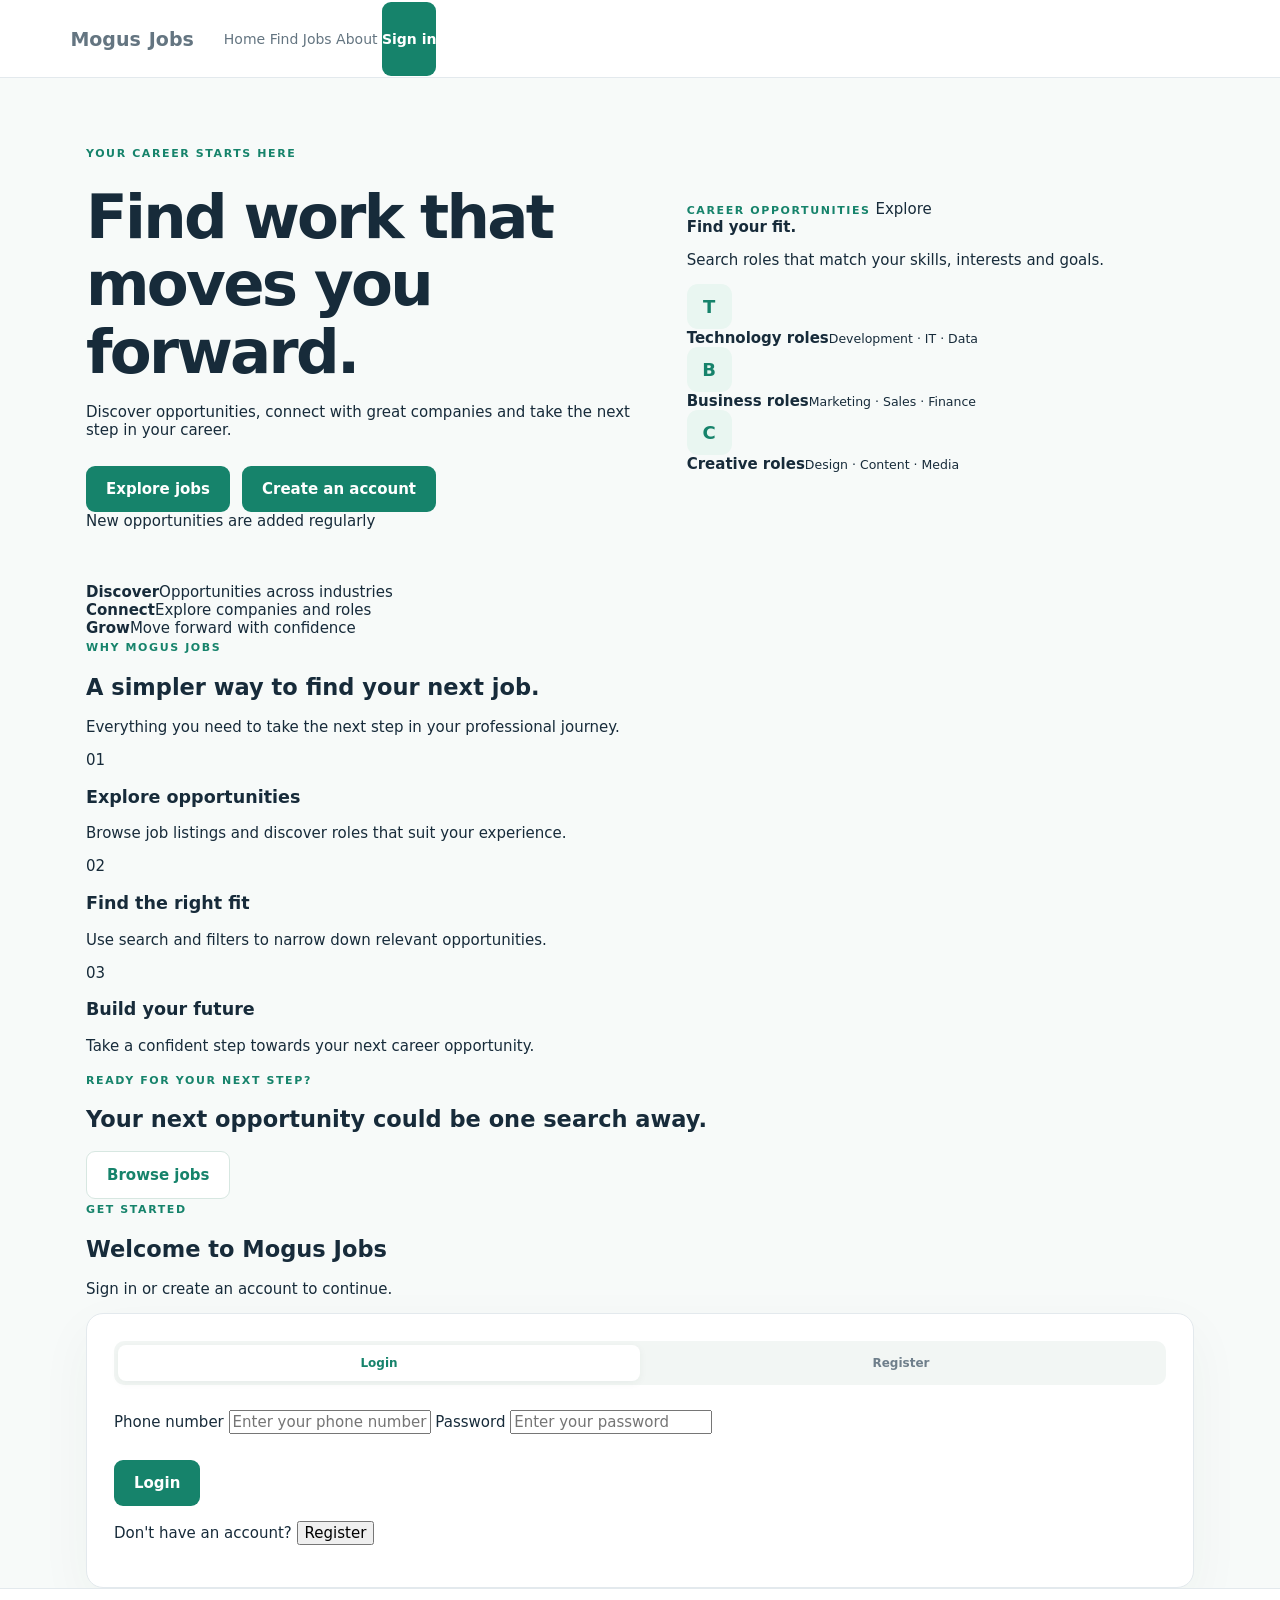
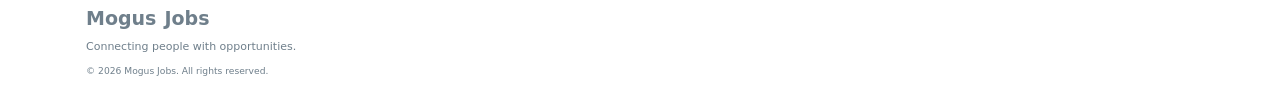
==== commit 64cfb7bb: "Update index.html" ====
--- a/index.html
+++ b/index.html
@@ -1,47 +1,163 @@
-<!doctype html>
+
+<!DOCTYPE html>
 <html lang="en">
 <head>
-  <meta charset="utf-8"><meta name="viewport" content="width=device-width, initial-scale=1">
-  <title>Mogus Jobs | Login or Get Started</title><link rel="stylesheet" href="css/styles.css">
+  <meta charset="UTF-8">
+  <meta name="viewport" content="width=device-width, initial-scale=1.0">
+  <title>Mogus Jobs | Find Your Next Opportunity</title>
+  <link rel="stylesheet" href="css/styles.css">
+  <link rel="preconnect" href="https://fonts.googleapis.com">
+  <link href="https://fonts.googleapis.com/css2?family=Inter:wght@400;500;600;700;800&display=swap" rel="stylesheet">
 </head>
 <body>
-<header class="site-header"><a class="brand" href="index.html"><span class="brand-mark">M</span> Mogus <b>Jobs</b></a><nav><a class="active" href="index.html">Login / Get Started</a></nav></header>
-<main class="login-main">
-  <section class="login-intro">
-    <span class="eyebrow"><span class="dot"></span> WELCOME TO MOGUS JOBS</span>
-    <h1>Your next chapter<br>starts <em>here.</em></h1>
-    <p>Find opportunities that fit your future, or connect with talent for your company. Sign in or create an account to continue.</p>
-    <div class="login-illustration"><div class="login-orbit"></div><div class="login-star">✦</div><div class="login-mini-card"><span class="login-mini-icon">M</span><div><b>Make your next move</b><small>One opportunity at a time.</small></div><span class="login-check">✓</span></div></div>
-    <div class="secure-note"><span>▣</span> Sign in is required to access Mogus Jobs features.</div>
+<header class="site-header">
+  <nav class="navbar container">
+    <a class="brand" href="index.html">Mogus<span>Jobs</span></a>
+    <div class="nav-links">
+      <a href="index.html">Home</a>
+      <a href="jobs.html">Find Jobs</a>
+      <a href="#about">About</a>
+      <a class="btn btn-primary" href="#account">Sign in</a>
+    </div>
+  </nav>
+</header>
+
+<main>
+  <section class="hero container">
+    <div class="hero-content">
+      <span class="eyebrow">YOUR CAREER STARTS HERE</span>
+      <h1>Find work that<br><span>moves you forward.</span></h1>
+      <p>Discover opportunities, connect with great companies and take the next step in your career.</p>
+      <div class="hero-actions">
+        <a href="jobs.html" class="btn btn-primary">Explore jobs</a>
+        <a href="#account" class="btn btn-outline">Create an account</a>
+      </div>
+      <div class="hero-note">
+        <span class="note-dot"></span>
+        New opportunities are added regularly
+      </div>
+    </div>
+    <div class="hero-panel">
+      <div class="hero-panel-top">
+        <span class="eyebrow">CAREER OPPORTUNITIES</span>
+        <span class="status-pill">Explore</span>
+      </div>
+      <div class="hero-stat">
+        <strong>Find your fit.</strong>
+        <p>Search roles that match your skills, interests and goals.</p>
+      </div>
+      <div class="mini-job">
+        <div class="company-mark">T</div>
+        <div><strong>Technology roles</strong><small>Development · IT · Data</small></div>
+      </div>
+      <div class="mini-job">
+        <div class="company-mark mark-blue">B</div>
+        <div><strong>Business roles</strong><small>Marketing · Sales · Finance</small></div>
+      </div>
+      <div class="mini-job">
+        <div class="company-mark mark-purple">C</div>
+        <div><strong>Creative roles</strong><small>Design · Content · Media</small></div>
+      </div>
+    </div>
   </section>
-  <section class="auth-section">
+
+  <section class="trust-strip">
+    <div class="container trust-inner">
+      <div><strong>Discover</strong><span>Opportunities across industries</span></div>
+      <div><strong>Connect</strong><span>Explore companies and roles</span></div>
+      <div><strong>Grow</strong><span>Move forward with confidence</span></div>
+    </div>
+  </section>
+
+  <section class="section container" id="about">
+    <div class="section-heading">
+      <span class="eyebrow">WHY MOGUS JOBS</span>
+      <h2>A simpler way to find your next job.</h2>
+      <p>Everything you need to take the next step in your professional journey.</p>
+    </div>
+    <div class="feature-grid">
+      <article class="feature-card">
+        <div class="feature-icon">01</div>
+        <h3>Explore opportunities</h3>
+        <p>Browse job listings and discover roles that suit your experience.</p>
+      </article>
+      <article class="feature-card">
+        <div class="feature-icon">02</div>
+        <h3>Find the right fit</h3>
+        <p>Use search and filters to narrow down relevant opportunities.</p>
+      </article>
+      <article class="feature-card">
+        <div class="feature-icon">03</div>
+        <h3>Build your future</h3>
+        <p>Take a confident step towards your next career opportunity.</p>
+      </article>
+    </div>
+  </section>
+
+  <section class="cta-section">
+    <div class="container cta-inner">
+      <div>
+        <span class="eyebrow">READY FOR YOUR NEXT STEP?</span>
+        <h2>Your next opportunity could be one search away.</h2>
+      </div>
+      <a href="jobs.html" class="btn btn-light">Browse jobs</a>
+    </div>
+  </section>
+
+  <section class="section container account-section" id="account">
+    <div class="section-heading">
+      <span class="eyebrow">GET STARTED</span>
+      <h2>Welcome to Mogus Jobs</h2>
+      <p>Sign in or create an account to continue.</p>
+    </div>
+
     <div class="auth-card">
-      <div class="auth-tabs" role="tablist"><button type="button" class="auth-tab active" id="tab-login">Login</button><button type="button" class="auth-tab" id="tab-register">Get Started</button></div>
+      <div class="auth-tabs">
+        <button type="button" id="tab-login" class="auth-tab active">Login</button>
+        <button type="button" id="tab-register" class="auth-tab">Register</button>
+      </div>
+
       <div id="auth-login-panel">
-        <span class="eyebrow">WELCOME BACK</span><h2>Login to Mogus Jobs</h2><p class="auth-subtitle">Enter your phone number and password to continue.</p>
         <form id="login-form">
-          <div class="field"><label for="login-phone">Phone number</label><input id="login-phone" type="tel" inputmode="tel" autocomplete="tel" placeholder="Enter your phone number" required></div>
-          <div class="field"><label for="login-password">Password</label><input id="login-password" type="password" autocomplete="current-password" placeholder="Enter your password" required></div>
-          <p class="auth-error" id="login-error" aria-live="polite"></p>
-          <button class="btn auth-submit" type="submit">Login <span>→</span></button>
+          <label for="login-phone">Phone number</label>
+          <input id="login-phone" type="tel" placeholder="Enter your phone number" required>
+          <label for="login-password">Password</label>
+          <input id="login-password" type="password" placeholder="Enter your password" required>
+          <p id="login-error" class="form-message"></p>
+          <button class="btn btn-primary btn-full" type="submit">Login</button>
         </form>
-        <p class="auth-switch-copy">New to Mogus Jobs? <button type="button" class="inline-link" id="switch-register">Get started</button></p>
+        <p class="auth-switch">Don't have an account? <button type="button" id="switch-register">Register</button></p>
       </div>
-      <div id="auth-register-panel" class="hidden">
-        <span class="eyebrow">CREATE YOUR ACCOUNT</span><h2>Get started</h2><p class="auth-subtitle">Create an account and choose how you'll use Mogus Jobs.</p>
+
+      <div id="auth-register-panel" hidden>
         <form id="register-form">
-          <div class="field"><label for="register-name">Full name</label><input id="register-name" autocomplete="name" placeholder="Your full name" required></div>
-          <div class="field"><label for="register-phone">Phone number</label><input id="register-phone" type="tel" inputmode="tel" autocomplete="tel" placeholder="Enter your phone number" required></div>
-          <div class="field"><label for="register-password">Create password</label><input id="register-password" type="password" autocomplete="new-password" minlength="6" placeholder="At least 6 characters" required></div>
-          <div class="field"><label for="register-role">I am joining as</label><select id="register-role" required><option value="">Choose account type</option><option value="applicant">Applicant / Job seeker</option><option value="recruiter">Recruiter / Company owner</option></select></div>
-          <p class="auth-error" id="register-error" aria-live="polite"></p>
-          <button class="btn auth-submit" type="submit">Create account <span>→</span></button>
+          <label for="register-name">Full name</label>
+          <input id="register-name" type="text" placeholder="Your name" required>
+          <label for="register-phone">Phone number</label>
+          <input id="register-phone" type="tel" placeholder="Your phone number" required>
+          <label for="register-password">Password</label>
+          <input id="register-password" type="password" placeholder="Create a password" required>
+          <label for="register-role">Account type</label>
+          <select id="register-role" required>
+            <option value="jobseeker">Job seeker</option>
+            <option value="recruiter">Recruiter</option>
+          </select>
+          <p id="register-error" class="form-message"></p>
+          <button class="btn btn-primary btn-full" type="submit">Create account</button>
         </form>
-        <p class="auth-switch-copy">Already have an account? <button type="button" class="inline-link" id="switch-login">Login</button></p>
+        <p class="auth-switch">Already registered? <button type="button" id="switch-login">Login</button></p>
       </div>
-      <div class="auth-demo-note"><span>ⓘ</span><p><b>Demo authentication:</b> this version stores demo account information in this browser. Real secure phone login and SMS OTP verification require the Java backend.</p></div>
     </div>
   </section>
 </main>
-<footer><a class="brand footer-brand" href="index.html"><span class="brand-mark">M</span> Mogus <b>Jobs</b></a><span>Find your next opportunity.</span><span>© 2026 Mogus Jobs</span></footer>
-<script src="js/app.js"></script></body></html>+
+<footer class="site-footer">
+  <div class="container footer-inner">
+    <a class="brand brand-footer" href="index.html">Mogus<span>Jobs</span></a>
+    <p>Connecting people with opportunities.</p>
+    <small>© 2026 Mogus Jobs. All rights reserved.</small>
+  </div>
+</footer>
+<script src="js/app.js"></script>
+</body>
+</html>
--- a/css/styles.css
+++ b/css/styles.css
@@ -0,0 +1,28 @@
+:root{--ink:#172b3a;--muted:#6f7f8b;--line:#e3e9ed;--green:#16836b;--green-dark:#0c6854;--mint:#e9f6f1;--paper:#f7faf9;--white:#fff;--orange:#f3a65b}*{box-sizing:border-box}html{scroll-behavior:smooth}body{margin:0;background:var(--paper);color:var(--ink);font-family:system-ui,-apple-system,BlinkMacSystemFont,"Segoe UI",sans-serif;font-size:15px}a{color:inherit;text-decoration:none}button,input,select,textarea{font:inherit}.site-header{height:78px;background:#fff;border-bottom:1px solid var(--line);display:flex;align-items:center;justify-content:space-between;padding:0 max(calc((100% - 1160px)/2),5.5%);gap:26px}.brand{display:flex;align-items:center;gap:8px;font-family:system-ui,-apple-system,BlinkMacSystemFont,"Segoe UI",sans-serif;font-size:19px;font-weight:700;white-space:nowrap}.brand b{color:var(--green)}.brand-mark{display:inline-grid;place-items:center;background:var(--green);color:white;border-radius:10px;width:34px;height:34px;font-weight:800}.site-header nav{display:flex;align-items:center;gap:30px;color:#647581;font-size:14px}.site-header nav a{padding:29px 0 26px;border-bottom:3px solid transparent}.site-header nav a:hover,.site-header nav a.active{color:var(--green);border-color:var(--green)}.btn{border:0;background:var(--green);color:white;display:inline-flex;align-items:center;justify-content:center;gap:14px;padding:14px 20px;border-radius:9px;font-weight:700;cursor:pointer;transition:.18s}.btn:hover{background:var(--green-dark);transform:translateY(-1px)}.btn-small{font-size:13px;padding:11px 15px}.btn-light{background:#fff;color:var(--green);border:1px solid #d7e7e1}.btn-light:hover{background:var(--mint);color:var(--green-dark)}main{max-width:1160px;margin:auto;padding:0 26px}.hero{min-height:505px;display:grid;grid-template-columns:1.05fr .95fr;align-items:center;gap:40px;padding:50px 0 38px}.hero-copy{padding:10px 0}.eyebrow{display:inline-flex;align-items:center;gap:9px;font-size:11px;font-weight:800;letter-spacing:1.6px;color:var(--green)}.dot{width:7px;height:7px;border-radius:50%;background:#f2a454}.hero h1,.page-heading h1{font-family:system-ui,-apple-system,BlinkMacSystemFont,"Segoe UI",sans-serif;font-size:clamp(40px,5vw,61px);line-height:1.1;letter-spacing:-2.7px;margin:22px 0 18px;font-weight:800}.hero h1 em,.page-heading h1 em{font-style:normal;color:var(--green)}.hero-copy>p,.page-heading>p{max-width:485px;line-height:1.8;color:var(--muted);font-size:16px}.hero-actions{display:flex;gap:12px;margin-top:27px;flex-wrap:wrap}.trust-row{display:flex;align-items:center;gap:13px;margin-top:38px}.avatar-stack{display:flex;padding-left:4px}.avatar-stack span{width:30px;height:30px;border-radius:50%;display:grid;place-items:center;background:#e8c6a5;color:#5b4333;border:2px solid var(--paper);margin-left:-5px;font-size:10px;font-weight:800}.avatar-stack span:nth-child(2){background:#c4e3d6}.avatar-stack span:nth-child(3){background:#e9d5f2}.trust-row strong,.trust-row small{display:block}.trust-row strong{font-size:12px}.trust-row small{font-size:11px;color:var(--muted);margin-top:3px}.hero-art{height:390px;position:relative;display:grid;place-items:center}.art-orbit{position:absolute;border:1px solid #dbece5;border-radius:50%;transform:rotate(-22deg)}.orbit-one{width:380px;height:300px}.orbit-two{width:300px;height:370px;transform:rotate(35deg)}.card-main{position:relative;width:270px;height:285px;background:#fff;border:1px solid #e8eeeb;border-radius:22px;box-shadow:0 25px 65px #254b3a12;padding:25px;transform:rotate(-3deg);z-index:1}.mini-label{font-size:10px;letter-spacing:1.5px;font-weight:800;color:#7d8b87}.match-icon{display:grid;place-items:center;width:52px;height:52px;border-radius:15px;background:var(--mint);color:var(--green);font-size:27px;margin:22px 0 16px}.card-main h3{font-family:system-ui,-apple-system,BlinkMacSystemFont,"Segoe UI",sans-serif;font-size:22px;line-height:1.35;margin:0}.card-main p{color:var(--muted);font-size:13px}.match-bars{display:flex;gap:6px;margin-top:22px}.match-bars i{display:block;height:5px;width:46px;background:#cce9dd;border-radius:8px}.match-bars i:first-child{background:var(--green);width:68px}.float-card{position:absolute;z-index:2;display:flex;align-items:center;gap:10px;background:white;border:1px solid var(--line);box-shadow:0 12px 35px #243e3310;border-radius:12px;padding:12px 14px}.float-top{top:48px;right:0}.float-bottom{bottom:43px;left:0}.float-icon{width:34px;height:34px;display:grid;place-items:center;background:#fff0df;color:#c57a28;border-radius:10px;font-size:20px}.float-icon.green{background:var(--mint);color:var(--green)}.float-card b,.float-card small{display:block}.float-card b{font-size:11px}.float-card small{font-size:10px;color:var(--muted);margin-top:4px}.art-spark{position:absolute;color:#e6a25c;font-size:25px}.spark-one{top:70px;left:30px}.spark-two{right:25px;bottom:90px;color:var(--green)}.quick-links{display:grid;grid-template-columns:1fr 1fr;gap:17px;margin:8px 0 24px}.quick-card{background:#fff;border:1px solid var(--line);border-radius:14px;padding:23px;display:flex;align-items:center;gap:17px;transition:.2s}.quick-card:hover{border-color:#a9d8c7;transform:translateY(-2px)}.quick-icon{flex-shrink:0;width:48px;height:48px;border-radius:13px;background:var(--mint);color:var(--green);display:grid;place-items:center;font-size:28px}.recruiter-icon{background:#fff1e3;color:#bb782e}.quick-card h3{font-size:15px;margin:0 0 7px}.quick-card p{font-size:12px;color:var(--muted);margin:0}.arrow{margin-left:auto;color:var(--green);font-size:20px}.home-note{display:flex;align-items:center;gap:14px;background:#eef7f3;border:1px solid #e1f0e9;border-radius:12px;padding:17px 21px;margin:20px 0 45px}.note-icon{color:var(--green);font-size:22px}.home-note b{font-size:13px}.home-note p{margin:4px 0 0;color:var(--muted);font-size:12px}footer{border-top:1px solid var(--line);background:#fff;min-height:78px;padding:18px max(calc((100% - 1108px)/2),5.5%);display:flex;align-items:center;justify-content:space-between;gap:18px;color:var(--muted);font-size:11px}.footer-brand{font-size:14px;color:var(--ink)}.footer-brand .brand-mark{width:27px;height:27px;border-radius:7px;font-size:13px}.page-main{padding-top:44px;padding-bottom:70px;min-height:calc(100vh - 156px)}.page-heading{text-align:center;margin:0 auto 30px}.page-heading h1{font-size:42px;letter-spacing:-1.6px;margin:12px 0}.page-heading>p{font-size:14px;margin:0 auto}.search-panel{display:grid;grid-template-columns:1fr 1fr auto;gap:14px;padding:18px;background:white;border:1px solid var(--line);border-radius:14px;box-shadow:0 8px 28px #233f3008;margin-bottom:27px}.search-field label,.field label{display:block;font-size:11px;font-weight:700;margin:0 0 8px;color:#52646e}.search-field input,.field input,.field select,.field textarea,.filters select{width:100%;border:1px solid #dfe7e5;border-radius:8px;background:#fff;padding:12px;color:var(--ink);outline:none}.search-field input:focus,.field input:focus,.field select:focus,.field textarea:focus,.filters select:focus{border-color:#7ebca7;box-shadow:0 0 0 3px #e9f6f1}.search-panel>.btn{align-self:end;min-height:43px}.job-layout{display:grid;grid-template-columns:235px 1fr;gap:22px;align-items:start}.filters,.form-card,.manage-card{background:#fff;border:1px solid var(--line);border-radius:13px;padding:20px}.filter-head{display:flex;justify-content:space-between;align-items:center;margin-bottom:23px}.filter-head h3{font-size:15px;margin:0}.text-btn{background:none;border:0;color:var(--green);font-size:11px;font-weight:700;cursor:pointer}.filter-label{display:block;font-size:11px;font-weight:700;margin:18px 0 8px}.filters select{font-size:12px;padding:11px}.filter-tip{margin-top:25px;padding:13px;background:#f1f8f5;border-radius:9px}.filter-tip span{color:var(--green);margin-right:6px}.filter-tip b{font-size:11px}.filter-tip p{font-size:11px;line-height:1.6;color:var(--muted);margin:7px 0 0}.results-head{display:flex;justify-content:space-between;align-items:center;margin:4px 0 16px}.results-head h2{font-size:17px;margin:0 0 5px}.results-head p{margin:0;color:var(--muted);font-size:12px}.sort-label{font-size:11px;color:var(--muted)}.job-results{display:grid;gap:12px}.empty-state{min-height:300px;border:1px dashed #d7e4df;border-radius:13px;background:#fff;display:flex;flex-direction:column;align-items:center;justify-content:center;text-align:center;padding:30px}.empty-icon{display:grid;place-items:center;width:52px;height:52px;background:var(--mint);color:var(--green);border-radius:15px;font-size:29px}.empty-state h3{margin:16px 0 6px;font-size:16px}.empty-state p{font-size:12px;color:var(--muted);max-width:300px;line-height:1.6;margin:0 0 17px}.job-card{background:white;border:1px solid var(--line);border-radius:12px;padding:18px;display:flex;gap:14px}.company-mark{width:45px;height:45px;flex-shrink:0;background:#e9f6f1;color:var(--green);border-radius:11px;display:grid;place-items:center;font-weight:800;font-size:18px}.job-card-main{flex:1;min-width:0}.job-card h3{font-size:15px;margin:1px 0 5px}.job-company{font-size:12px;color:#536874}.job-meta{display:flex;flex-wrap:wrap;gap:7px;margin:13px 0}.tag{font-size:10px;padding:6px 8px;background:#f1f6f4;border-radius:6px;color:#4e6b61}.job-desc{font-size:12px;line-height:1.6;color:var(--muted);margin:0}.job-salary{font-size:12px;font-weight:700;color:var(--green);margin-top:12px}.workspace-grid{display:grid;grid-template-columns:minmax(0,1.05fr) minmax(320px,.95fr);gap:20px;align-items:start}.card-heading{display:flex;gap:12px;align-items:center;margin-bottom:23px}.section-icon{width:42px;height:42px;display:grid;place-items:center;background:var(--mint);border-radius:11px;color:var(--green);font-size:23px;flex-shrink:0}.card-heading h2{font-size:16px;margin:0 0 5px}.card-heading p{font-size:11px;color:var(--muted);margin:0}.form-grid{display:grid;grid-template-columns:1fr 1fr;gap:15px}.field.full{grid-column:1/-1}.field label{font-size:11px}.field input,.field select,.field textarea{font-size:12px;padding:11px}.field textarea{resize:vertical;line-height:1.5}.form-actions{display:flex;gap:9px;margin-top:18px;flex-wrap:wrap}.form-actions .btn{font-size:12px;padding:12px 15px}.form-message{font-size:12px;color:var(--green);min-height:16px;margin:10px 0 0}.stats-row{display:grid;grid-template-columns:1fr 1fr;gap:10px;margin-bottom:18px}.stats-row>div{padding:14px;background:#f5f9f7;border-radius:9px}.stats-row strong,.stats-row span{display:block}.stats-row strong{font-family:system-ui,-apple-system,BlinkMacSystemFont,"Segoe UI",sans-serif;font-size:24px}.stats-row span{font-size:10px;color:var(--muted);margin-top:3px}.posting-list{display:grid;gap:10px}.small-empty{text-align:center;padding:28px 10px;border:1px dashed #dce7e2;border-radius:10px;color:var(--muted)}.small-empty>span{font-size:24px;color:var(--green)}.small-empty b{display:block;color:var(--ink);font-size:12px;margin:8px 0 4px}.small-empty p{font-size:11px;margin:0}.posting-item{border:1px solid var(--line);border-radius:10px;padding:13px}.posting-item h3{font-size:13px;margin:0 0 5px}.posting-item p{font-size:11px;color:var(--muted);margin:0 0 10px}.posting-actions{display:flex;gap:7px;flex-wrap:wrap}.posting-actions button{border:1px solid var(--line);background:#fff;border-radius:6px;padding:6px 9px;font-size:10px;font-weight:700;cursor:pointer}.posting-actions button:hover{border-color:var(--green);color:var(--green)}.posting-actions .delete-btn{color:#b24a4a}.data-actions{display:flex;gap:8px;flex-wrap:wrap;margin-top:17px}.data-actions .btn{font-size:10px}.import-label{cursor:pointer}.storage-note{font-size:10px;line-height:1.6;color:var(--muted);margin:14px 0 0}.hidden{display:none!important}@media(max-width:800px){.site-header{padding:0 20px;gap:14px}.site-header nav{gap:15px}.site-header>.btn{display:none}.hero{grid-template-columns:1fr;padding-top:40px;gap:0}.hero-art{height:330px;margin-top:0}.hero h1{font-size:48px}.quick-links{grid-template-columns:1fr}.job-layout{grid-template-columns:190px 1fr}.workspace-grid{grid-template-columns:1fr}.page-main{padding-top:35px}}@media(max-width:560px){.site-header{height:auto;min-height:70px;flex-wrap:wrap;padding:13px 17px}.site-header nav{order:3;width:100%;justify-content:space-between;gap:10px}.site-header nav a{padding:8px 0 5px}.brand{font-size:17px}.hero{padding-top:32px}.hero h1{font-size:42px}.hero-art{transform:scale(.9);margin:-5px -20px}.quick-card{padding:17px}.page-main{padding:30px 16px 45px}.page-heading h1{font-size:34px}.search-panel{grid-template-columns:1fr;gap:12px;padding:14px}.search-panel>.btn{width:100%}.job-layout{grid-template-columns:1fr}.filters{display:grid;grid-template-columns:1fr 1fr;gap:0 12px}.filter-head,.filter-tip{grid-column:1/-1}.filter-head{margin-bottom:8px}.filter-label{margin-top:14px}.workspace-grid{grid-template-columns:minmax(0,1fr)}.form-card,.manage-card{padding:16px}.form-grid{grid-template-columns:1fr}.field.full{grid-column:auto}.hero-art{height:290px}.orbit-one{width:310px;height:255px}.orbit-two{height:300px;width:260px}.card-main{transform:scale(.9) rotate(-3deg)}.float-top{right:-4px;top:23px}.float-bottom{left:-2px;bottom:22px}footer{flex-wrap:wrap;padding:18px 20px}footer>span:nth-child(2){display:none}}
+
+/* Home/login role selection */
+.login-main{min-height:calc(100vh - 156px);display:grid;grid-template-columns:.85fr 1.15fr;gap:56px;align-items:center;padding-top:48px;padding-bottom:55px}
+.login-intro h1{font-family:system-ui,-apple-system,BlinkMacSystemFont,"Segoe UI",sans-serif;font-size:clamp(42px,4.5vw,58px);line-height:1.1;letter-spacing:-2.5px;margin:22px 0 17px}
+.login-intro h1 em{font-style:normal;color:var(--green)}
+.login-intro>p{font-size:15px;line-height:1.8;color:var(--muted);max-width:390px}
+.login-illustration{height:185px;position:relative;display:flex;align-items:center;justify-content:center;margin-top:22px;overflow:hidden}
+.login-orbit{width:290px;height:145px;border:1px solid #d8ebe3;border-radius:50%;transform:rotate(-15deg);position:absolute}
+.login-star{position:absolute;color:#e6a25c;font-size:28px;top:20px;right:30px}
+.login-mini-card{display:flex;align-items:center;gap:12px;background:#fff;border:1px solid var(--line);border-radius:13px;padding:17px;box-shadow:0 15px 45px #243e3310;z-index:1}
+.login-mini-icon{display:grid;place-items:center;width:40px;height:40px;border-radius:11px;background:var(--green);color:white;font-weight:800;font-size:20px}
+.login-mini-card b,.login-mini-card small{display:block}.login-mini-card b{font-size:12px}.login-mini-card small{font-size:11px;color:var(--muted);margin-top:5px}.login-check{margin-left:15px;background:var(--mint);color:var(--green);border-radius:50%;width:26px;height:26px;display:grid;place-items:center}
+.role-heading{margin-bottom:20px}.role-heading h2{font-family:system-ui,-apple-system,BlinkMacSystemFont,"Segoe UI",sans-serif;font-size:24px;letter-spacing:-.7px;margin:10px 0 8px}.role-heading p{font-size:13px;color:var(--muted);margin:0}
+.role-cards{display:grid;grid-template-columns:1fr 1fr;gap:15px}.role-card{background:#fff;border:1px solid var(--line);border-radius:15px;padding:22px 19px;display:flex;flex-direction:column;align-items:flex-start;min-height:300px;box-shadow:0 10px 32px #243e3307}.role-icon{display:grid;place-items:center;width:46px;height:46px;border-radius:13px;background:var(--mint);color:var(--green);font-size:26px;margin-bottom:18px}.recruiter-role-icon{background:#fff0df;color:#b9742d}.role-tag{font-size:9px;letter-spacing:1.3px;font-weight:800;color:var(--green)}.role-card h3{font-family:system-ui,-apple-system,BlinkMacSystemFont,"Segoe UI",sans-serif;font-size:18px;margin:9px 0}.role-card p{font-size:12px;line-height:1.7;color:var(--muted);margin:0 0 20px}.role-btn{font-size:11px;padding:12px 13px;width:100%;margin-top:auto;white-space:nowrap}.role-foot{font-size:10px;color:#8a969c;margin-top:12px;text-align:center;width:100%}.login-note{display:flex;gap:11px;align-items:flex-start;background:#eef7f3;border:1px solid #e1f0e9;border-radius:10px;padding:13px 15px;margin-top:17px}.login-note>span{color:var(--green);font-size:18px}.login-note b{font-size:11px}.login-note p{font-size:10px;line-height:1.6;color:var(--muted);margin:4px 0 0}
+@media(max-width:900px){.login-main{grid-template-columns:1fr;gap:20px;max-width:720px}.login-intro{text-align:center}.login-intro>p{margin-left:auto;margin-right:auto}.login-illustration{height:135px;margin-top:5px}.login-orbit{height:110px}.role-heading{text-align:center}}
+@media(max-width:560px){.login-main{padding:30px 16px 40px}.login-intro h1{font-size:42px}.login-illustration{height:115px}.role-cards{grid-template-columns:1fr}.role-card{min-height:260px}.role-heading h2{font-size:21px}}
+
+/* Login / get-started gate */
+.login-main{min-height:calc(100vh - 156px);display:grid;grid-template-columns:.9fr 1.1fr;gap:55px;align-items:center;padding-top:42px;padding-bottom:50px}
+.login-intro h1{font-family:system-ui,-apple-system,BlinkMacSystemFont,"Segoe UI",sans-serif;font-size:clamp(42px,4.5vw,58px);line-height:1.1;letter-spacing:-2.5px;margin:22px 0 17px}.login-intro h1 em{font-style:normal;color:var(--green)}.login-intro>p{font-size:15px;line-height:1.8;color:var(--muted);max-width:400px}
+.login-illustration{height:160px;position:relative;display:flex;align-items:center;justify-content:center;margin-top:20px;overflow:hidden}.login-orbit{width:290px;height:135px;border:1px solid #d8ebe3;border-radius:50%;transform:rotate(-15deg);position:absolute}.login-star{position:absolute;color:#e6a25c;font-size:28px;top:12px;right:35px}.login-mini-card{display:flex;align-items:center;gap:12px;background:#fff;border:1px solid var(--line);border-radius:13px;padding:17px;box-shadow:0 15px 45px #243e3310;z-index:1}.login-mini-icon{display:grid;place-items:center;width:40px;height:40px;border-radius:11px;background:var(--green);color:white;font-weight:800;font-size:20px}.login-mini-card b,.login-mini-card small{display:block}.login-mini-card b{font-size:12px}.login-mini-card small{font-size:11px;color:var(--muted);margin-top:5px}.login-check{margin-left:15px;background:var(--mint);color:var(--green);border-radius:50%;width:26px;height:26px;display:grid;place-items:center}.secure-note{font-size:11px;color:var(--muted);display:flex;align-items:center;gap:8px}.secure-note span{color:var(--green);font-size:15px}
+.auth-section{width:100%;max-width:480px;justify-self:end}.auth-card{background:#fff;border:1px solid var(--line);border-radius:17px;padding:27px;box-shadow:0 18px 55px #243e330b}.auth-tabs{display:grid;grid-template-columns:1fr 1fr;background:#f2f6f4;padding:4px;border-radius:10px;margin-bottom:25px}.auth-tab{border:0;border-radius:8px;padding:11px;background:transparent;color:var(--muted);font-weight:700;font-size:12px;cursor:pointer}.auth-tab.active{background:#fff;color:var(--green);box-shadow:0 2px 8px #1d3b2e0d}.auth-card h2{font-family:system-ui,-apple-system,BlinkMacSystemFont,"Segoe UI",sans-serif;font-size:25px;letter-spacing:-.8px;margin:10px 0 8px}.auth-subtitle{font-size:12px;line-height:1.6;color:var(--muted);margin:0 0 21px}.auth-card .field{margin-bottom:14px}.auth-card .field label{font-size:11px}.auth-card .field input,.auth-card .field select{padding:12px;font-size:12px}.auth-submit{width:100%;margin-top:5px}.auth-error{font-size:11px;line-height:1.5;color:#b33d3d;min-height:0;margin:0 0 10px}.auth-switch-copy{text-align:center;font-size:11px;color:var(--muted);margin:18px 0 0}.inline-link{border:0;background:transparent;color:var(--green);font-weight:800;cursor:pointer;padding:0}.auth-demo-note{display:flex;gap:9px;align-items:flex-start;margin-top:19px;padding:12px;background:#f5f8f7;border-radius:9px;color:var(--muted)}.auth-demo-note>span{color:var(--green)}.auth-demo-note p{font-size:10px;line-height:1.6;margin:0}.auth-demo-note b{color:var(--ink)}
+@media(max-width:900px){.login-main{grid-template-columns:1fr;gap:22px;max-width:650px}.login-intro{text-align:center}.login-intro>p{margin-left:auto;margin-right:auto}.login-illustration{height:125px;margin-top:5px}.login-orbit{height:105px}.secure-note{justify-content:center}.auth-section{justify-self:center;max-width:100%}}
+@media(max-width:560px){.login-main{padding:27px 16px 40px}.login-intro h1{font-size:42px}.login-illustration{height:110px}.auth-card{padding:20px}.auth-card h2{font-size:23px}}
+
+.signed-in-status{font-size:11px;color:var(--muted);white-space:nowrap}.logout-button{border:1px solid var(--line);background:white;color:var(--ink);padding:8px 11px;border-radius:8px;font-size:11px;font-weight:700;cursor:pointer}.logout-button:hover{color:var(--green);border-color:var(--green)}.role-denied{max-width:560px;margin:40px auto}
+@media(max-width:800px){.signed-in-status{display:none}.logout-button{margin-left:auto}}
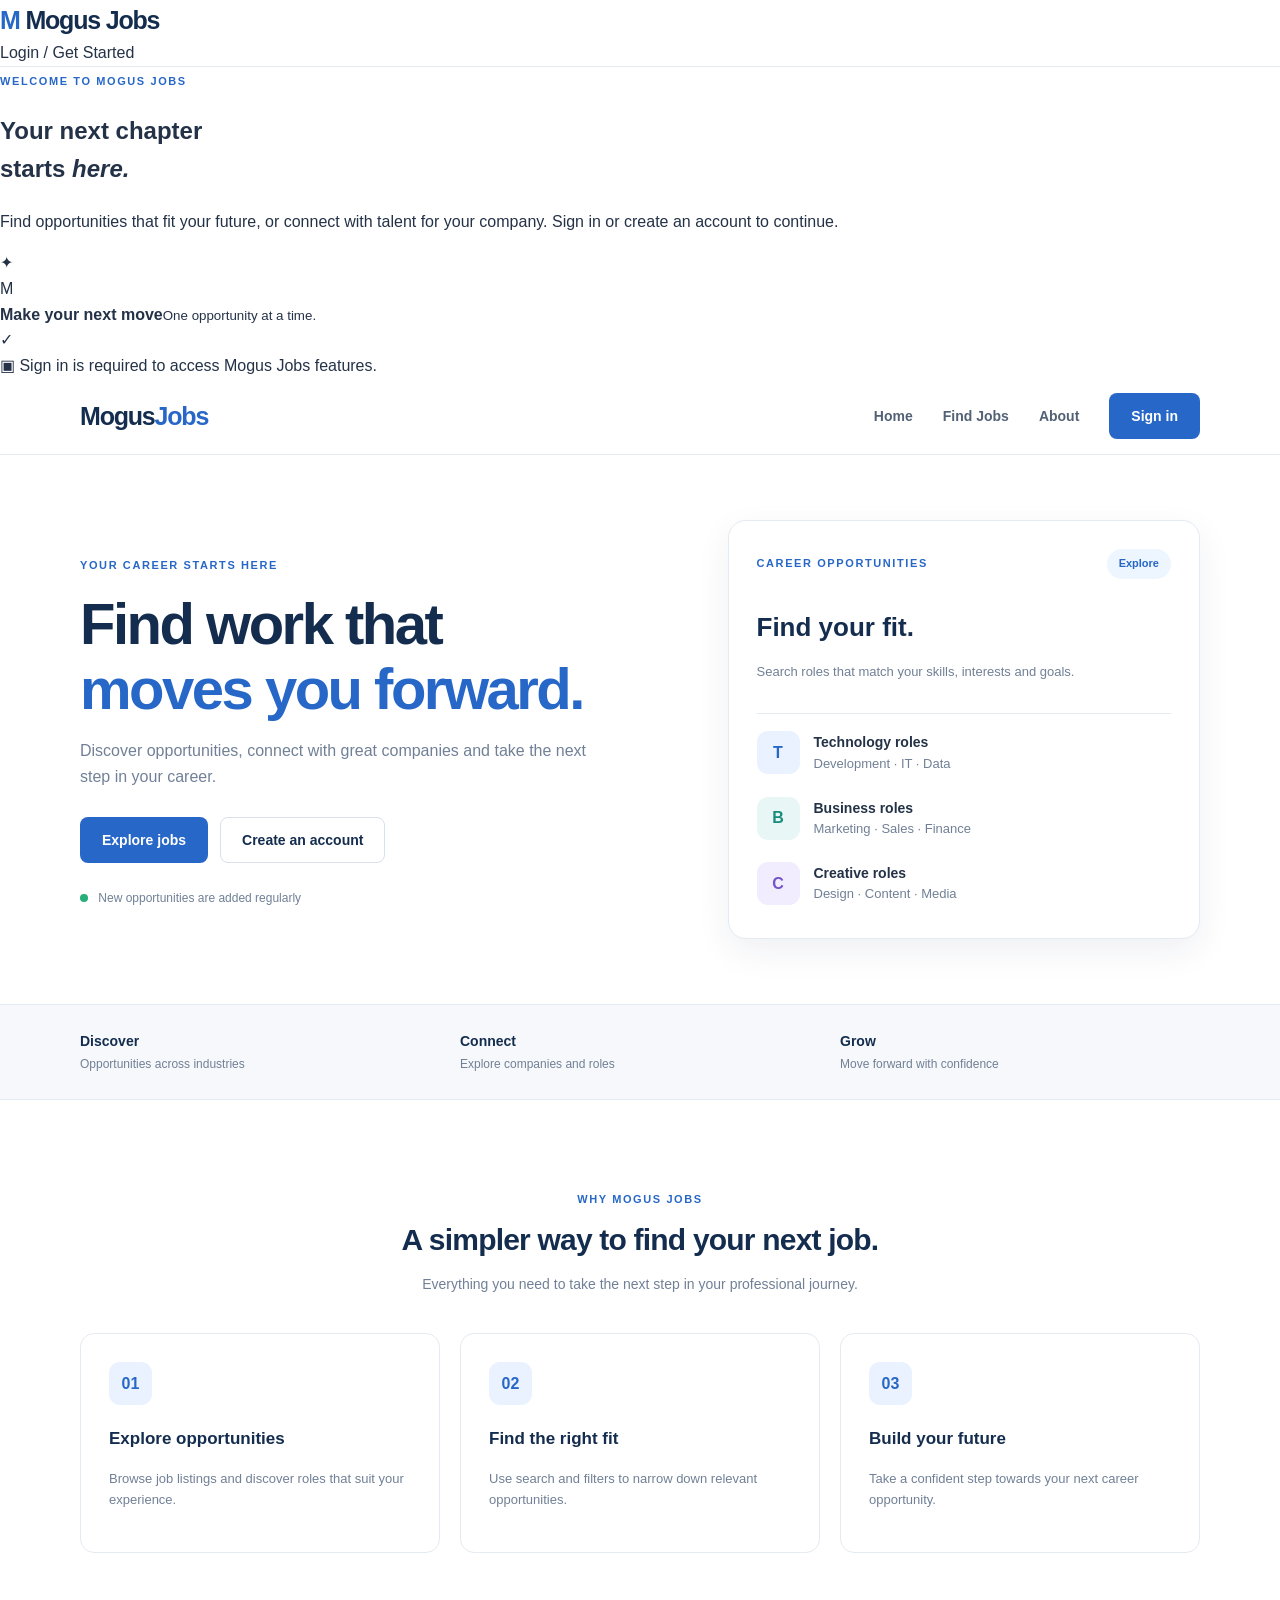
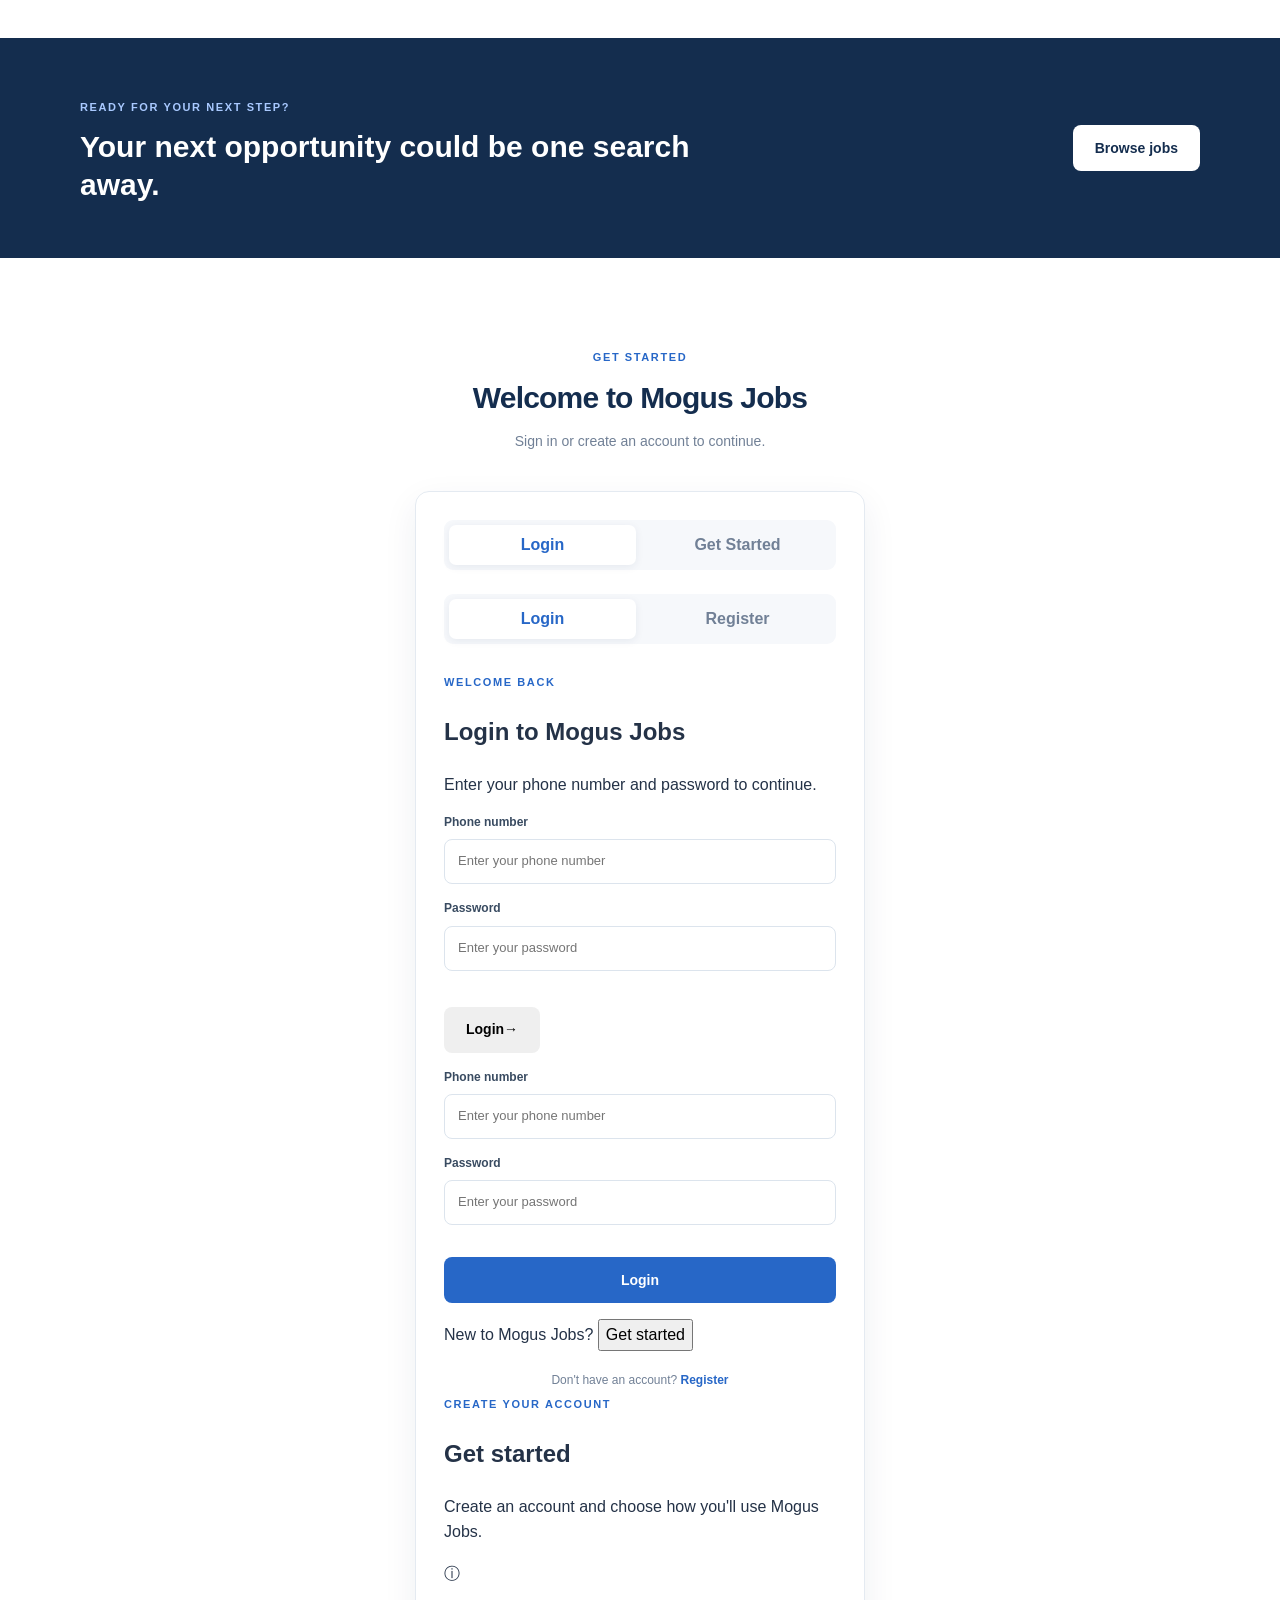
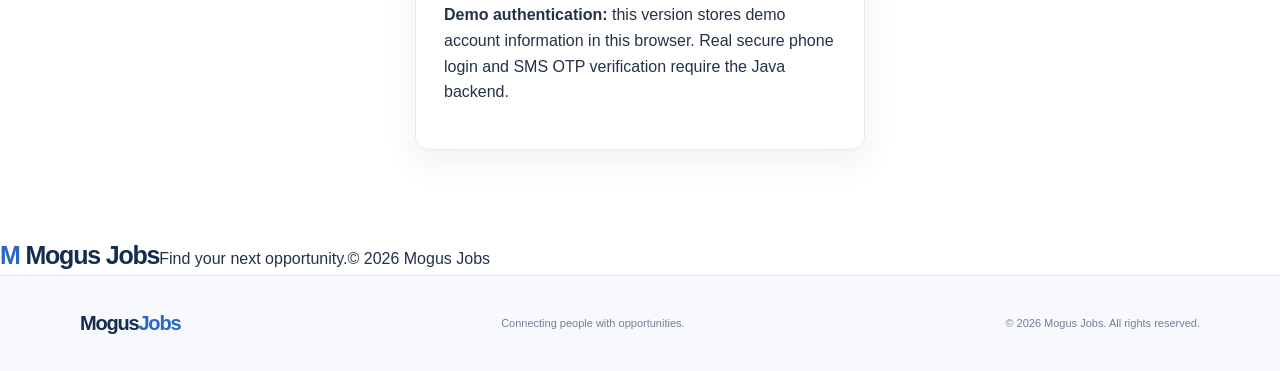
==== commit acde5260: "Update index.html Old version" ====
--- a/index.html
+++ b/index.html
@@ -1,7 +1,9 @@
-
+<!doctype html>
 <!DOCTYPE html>
 <html lang="en">
 <head>
+  <meta charset="utf-8"><meta name="viewport" content="width=device-width, initial-scale=1">
+  <title>Mogus Jobs | Login or Get Started</title><link rel="stylesheet" href="css/styles.css">
   <meta charset="UTF-8">
   <meta name="viewport" content="width=device-width, initial-scale=1.0">
   <title>Mogus Jobs | Find Your Next Opportunity</title>
@@ -10,6 +12,14 @@
   <link href="https://fonts.googleapis.com/css2?family=Inter:wght@400;500;600;700;800&display=swap" rel="stylesheet">
 </head>
 <body>
+<header class="site-header"><a class="brand" href="index.html"><span class="brand-mark">M</span> Mogus <b>Jobs</b></a><nav><a class="active" href="index.html">Login / Get Started</a></nav></header>
+<main class="login-main">
+  <section class="login-intro">
+    <span class="eyebrow"><span class="dot"></span> WELCOME TO MOGUS JOBS</span>
+    <h1>Your next chapter<br>starts <em>here.</em></h1>
+    <p>Find opportunities that fit your future, or connect with talent for your company. Sign in or create an account to continue.</p>
+    <div class="login-illustration"><div class="login-orbit"></div><div class="login-star">✦</div><div class="login-mini-card"><span class="login-mini-icon">M</span><div><b>Make your next move</b><small>One opportunity at a time.</small></div><span class="login-check">✓</span></div></div>
+    <div class="secure-note"><span>▣</span> Sign in is required to access Mogus Jobs features.</div>
 <header class="site-header">
   <nav class="navbar container">
     <a class="brand" href="index.html">Mogus<span>Jobs</span></a>
@@ -21,7 +31,6 @@
     </div>
   </nav>
 </header>
-
 <main>
   <section class="hero container">
     <div class="hero-content">
@@ -60,7 +69,7 @@
       </div>
     </div>
   </section>
-
+  <section class="auth-section">
   <section class="trust-strip">
     <div class="container trust-inner">
       <div><strong>Discover</strong><span>Opportunities across industries</span></div>
@@ -68,7 +77,6 @@
       <div><strong>Grow</strong><span>Move forward with confidence</span></div>
     </div>
   </section>
-
   <section class="section container" id="about">
     <div class="section-heading">
       <span class="eyebrow">WHY MOGUS JOBS</span>
@@ -93,7 +101,6 @@
       </article>
     </div>
   </section>
-
   <section class="cta-section">
     <div class="container cta-inner">
       <div>
@@ -103,22 +110,25 @@
       <a href="jobs.html" class="btn btn-light">Browse jobs</a>
     </div>
   </section>
-
   <section class="section container account-section" id="account">
     <div class="section-heading">
       <span class="eyebrow">GET STARTED</span>
       <h2>Welcome to Mogus Jobs</h2>
       <p>Sign in or create an account to continue.</p>
     </div>
-
     <div class="auth-card">
+      <div class="auth-tabs" role="tablist"><button type="button" class="auth-tab active" id="tab-login">Login</button><button type="button" class="auth-tab" id="tab-register">Get Started</button></div>
       <div class="auth-tabs">
         <button type="button" id="tab-login" class="auth-tab active">Login</button>
         <button type="button" id="tab-register" class="auth-tab">Register</button>
       </div>
-
       <div id="auth-login-panel">
+        <span class="eyebrow">WELCOME BACK</span><h2>Login to Mogus Jobs</h2><p class="auth-subtitle">Enter your phone number and password to continue.</p>
         <form id="login-form">
+          <div class="field"><label for="login-phone">Phone number</label><input id="login-phone" type="tel" inputmode="tel" autocomplete="tel" placeholder="Enter your phone number" required></div>
+          <div class="field"><label for="login-password">Password</label><input id="login-password" type="password" autocomplete="current-password" placeholder="Enter your password" required></div>
+          <p class="auth-error" id="login-error" aria-live="polite"></p>
+          <button class="btn auth-submit" type="submit">Login <span>→</span></button>
           <label for="login-phone">Phone number</label>
           <input id="login-phone" type="tel" placeholder="Enter your phone number" required>
           <label for="login-password">Password</label>
@@ -126,11 +136,19 @@
           <p id="login-error" class="form-message"></p>
           <button class="btn btn-primary btn-full" type="submit">Login</button>
         </form>
+        <p class="auth-switch-copy">New to Mogus Jobs? <button type="button" class="inline-link" id="switch-register">Get started</button></p>
         <p class="auth-switch">Don't have an account? <button type="button" id="switch-register">Register</button></p>
       </div>
-
+      <div id="auth-register-panel" class="hidden">
+        <span class="eyebrow">CREATE YOUR ACCOUNT</span><h2>Get started</h2><p class="auth-subtitle">Create an account and choose how you'll use Mogus Jobs.</p>
       <div id="auth-register-panel" hidden>
         <form id="register-form">
+          <div class="field"><label for="register-name">Full name</label><input id="register-name" autocomplete="name" placeholder="Your full name" required></div>
+          <div class="field"><label for="register-phone">Phone number</label><input id="register-phone" type="tel" inputmode="tel" autocomplete="tel" placeholder="Enter your phone number" required></div>
+          <div class="field"><label for="register-password">Create password</label><input id="register-password" type="password" autocomplete="new-password" minlength="6" placeholder="At least 6 characters" required></div>
+          <div class="field"><label for="register-role">I am joining as</label><select id="register-role" required><option value="">Choose account type</option><option value="applicant">Applicant / Job seeker</option><option value="recruiter">Recruiter / Company owner</option></select></div>
+          <p class="auth-error" id="register-error" aria-live="polite"></p>
+          <button class="btn auth-submit" type="submit">Create account <span>→</span></button>
           <label for="register-name">Full name</label>
           <input id="register-name" type="text" placeholder="Your name" required>
           <label for="register-phone">Phone number</label>
@@ -145,12 +163,15 @@
           <p id="register-error" class="form-message"></p>
           <button class="btn btn-primary btn-full" type="submit">Create account</button>
         </form>
+        <p class="auth-switch-copy">Already have an account? <button type="button" class="inline-link" id="switch-login">Login</button></p>
         <p class="auth-switch">Already registered? <button type="button" id="switch-login">Login</button></p>
       </div>
+      <div class="auth-demo-note"><span>ⓘ</span><p><b>Demo authentication:</b> this version stores demo account information in this browser. Real secure phone login and SMS OTP verification require the Java backend.</p></div>
     </div>
   </section>
 </main>
-
+<footer><a class="brand footer-brand" href="index.html"><span class="brand-mark">M</span> Mogus <b>Jobs</b></a><span>Find your next opportunity.</span><span>© 2026 Mogus Jobs</span></footer>
+<script src="js/app.js"></script></body></html>
 <footer class="site-footer">
   <div class="container footer-inner">
     <a class="brand brand-footer" href="index.html">Mogus<span>Jobs</span></a>
--- a/css/styles.css
+++ b/css/styles.css
@@ -1,28 +1,600 @@
-:root{--ink:#172b3a;--muted:#6f7f8b;--line:#e3e9ed;--green:#16836b;--green-dark:#0c6854;--mint:#e9f6f1;--paper:#f7faf9;--white:#fff;--orange:#f3a65b}*{box-sizing:border-box}html{scroll-behavior:smooth}body{margin:0;background:var(--paper);color:var(--ink);font-family:system-ui,-apple-system,BlinkMacSystemFont,"Segoe UI",sans-serif;font-size:15px}a{color:inherit;text-decoration:none}button,input,select,textarea{font:inherit}.site-header{height:78px;background:#fff;border-bottom:1px solid var(--line);display:flex;align-items:center;justify-content:space-between;padding:0 max(calc((100% - 1160px)/2),5.5%);gap:26px}.brand{display:flex;align-items:center;gap:8px;font-family:system-ui,-apple-system,BlinkMacSystemFont,"Segoe UI",sans-serif;font-size:19px;font-weight:700;white-space:nowrap}.brand b{color:var(--green)}.brand-mark{display:inline-grid;place-items:center;background:var(--green);color:white;border-radius:10px;width:34px;height:34px;font-weight:800}.site-header nav{display:flex;align-items:center;gap:30px;color:#647581;font-size:14px}.site-header nav a{padding:29px 0 26px;border-bottom:3px solid transparent}.site-header nav a:hover,.site-header nav a.active{color:var(--green);border-color:var(--green)}.btn{border:0;background:var(--green);color:white;display:inline-flex;align-items:center;justify-content:center;gap:14px;padding:14px 20px;border-radius:9px;font-weight:700;cursor:pointer;transition:.18s}.btn:hover{background:var(--green-dark);transform:translateY(-1px)}.btn-small{font-size:13px;padding:11px 15px}.btn-light{background:#fff;color:var(--green);border:1px solid #d7e7e1}.btn-light:hover{background:var(--mint);color:var(--green-dark)}main{max-width:1160px;margin:auto;padding:0 26px}.hero{min-height:505px;display:grid;grid-template-columns:1.05fr .95fr;align-items:center;gap:40px;padding:50px 0 38px}.hero-copy{padding:10px 0}.eyebrow{display:inline-flex;align-items:center;gap:9px;font-size:11px;font-weight:800;letter-spacing:1.6px;color:var(--green)}.dot{width:7px;height:7px;border-radius:50%;background:#f2a454}.hero h1,.page-heading h1{font-family:system-ui,-apple-system,BlinkMacSystemFont,"Segoe UI",sans-serif;font-size:clamp(40px,5vw,61px);line-height:1.1;letter-spacing:-2.7px;margin:22px 0 18px;font-weight:800}.hero h1 em,.page-heading h1 em{font-style:normal;color:var(--green)}.hero-copy>p,.page-heading>p{max-width:485px;line-height:1.8;color:var(--muted);font-size:16px}.hero-actions{display:flex;gap:12px;margin-top:27px;flex-wrap:wrap}.trust-row{display:flex;align-items:center;gap:13px;margin-top:38px}.avatar-stack{display:flex;padding-left:4px}.avatar-stack span{width:30px;height:30px;border-radius:50%;display:grid;place-items:center;background:#e8c6a5;color:#5b4333;border:2px solid var(--paper);margin-left:-5px;font-size:10px;font-weight:800}.avatar-stack span:nth-child(2){background:#c4e3d6}.avatar-stack span:nth-child(3){background:#e9d5f2}.trust-row strong,.trust-row small{display:block}.trust-row strong{font-size:12px}.trust-row small{font-size:11px;color:var(--muted);margin-top:3px}.hero-art{height:390px;position:relative;display:grid;place-items:center}.art-orbit{position:absolute;border:1px solid #dbece5;border-radius:50%;transform:rotate(-22deg)}.orbit-one{width:380px;height:300px}.orbit-two{width:300px;height:370px;transform:rotate(35deg)}.card-main{position:relative;width:270px;height:285px;background:#fff;border:1px solid #e8eeeb;border-radius:22px;box-shadow:0 25px 65px #254b3a12;padding:25px;transform:rotate(-3deg);z-index:1}.mini-label{font-size:10px;letter-spacing:1.5px;font-weight:800;color:#7d8b87}.match-icon{display:grid;place-items:center;width:52px;height:52px;border-radius:15px;background:var(--mint);color:var(--green);font-size:27px;margin:22px 0 16px}.card-main h3{font-family:system-ui,-apple-system,BlinkMacSystemFont,"Segoe UI",sans-serif;font-size:22px;line-height:1.35;margin:0}.card-main p{color:var(--muted);font-size:13px}.match-bars{display:flex;gap:6px;margin-top:22px}.match-bars i{display:block;height:5px;width:46px;background:#cce9dd;border-radius:8px}.match-bars i:first-child{background:var(--green);width:68px}.float-card{position:absolute;z-index:2;display:flex;align-items:center;gap:10px;background:white;border:1px solid var(--line);box-shadow:0 12px 35px #243e3310;border-radius:12px;padding:12px 14px}.float-top{top:48px;right:0}.float-bottom{bottom:43px;left:0}.float-icon{width:34px;height:34px;display:grid;place-items:center;background:#fff0df;color:#c57a28;border-radius:10px;font-size:20px}.float-icon.green{background:var(--mint);color:var(--green)}.float-card b,.float-card small{display:block}.float-card b{font-size:11px}.float-card small{font-size:10px;color:var(--muted);margin-top:4px}.art-spark{position:absolute;color:#e6a25c;font-size:25px}.spark-one{top:70px;left:30px}.spark-two{right:25px;bottom:90px;color:var(--green)}.quick-links{display:grid;grid-template-columns:1fr 1fr;gap:17px;margin:8px 0 24px}.quick-card{background:#fff;border:1px solid var(--line);border-radius:14px;padding:23px;display:flex;align-items:center;gap:17px;transition:.2s}.quick-card:hover{border-color:#a9d8c7;transform:translateY(-2px)}.quick-icon{flex-shrink:0;width:48px;height:48px;border-radius:13px;background:var(--mint);color:var(--green);display:grid;place-items:center;font-size:28px}.recruiter-icon{background:#fff1e3;color:#bb782e}.quick-card h3{font-size:15px;margin:0 0 7px}.quick-card p{font-size:12px;color:var(--muted);margin:0}.arrow{margin-left:auto;color:var(--green);font-size:20px}.home-note{display:flex;align-items:center;gap:14px;background:#eef7f3;border:1px solid #e1f0e9;border-radius:12px;padding:17px 21px;margin:20px 0 45px}.note-icon{color:var(--green);font-size:22px}.home-note b{font-size:13px}.home-note p{margin:4px 0 0;color:var(--muted);font-size:12px}footer{border-top:1px solid var(--line);background:#fff;min-height:78px;padding:18px max(calc((100% - 1108px)/2),5.5%);display:flex;align-items:center;justify-content:space-between;gap:18px;color:var(--muted);font-size:11px}.footer-brand{font-size:14px;color:var(--ink)}.footer-brand .brand-mark{width:27px;height:27px;border-radius:7px;font-size:13px}.page-main{padding-top:44px;padding-bottom:70px;min-height:calc(100vh - 156px)}.page-heading{text-align:center;margin:0 auto 30px}.page-heading h1{font-size:42px;letter-spacing:-1.6px;margin:12px 0}.page-heading>p{font-size:14px;margin:0 auto}.search-panel{display:grid;grid-template-columns:1fr 1fr auto;gap:14px;padding:18px;background:white;border:1px solid var(--line);border-radius:14px;box-shadow:0 8px 28px #233f3008;margin-bottom:27px}.search-field label,.field label{display:block;font-size:11px;font-weight:700;margin:0 0 8px;color:#52646e}.search-field input,.field input,.field select,.field textarea,.filters select{width:100%;border:1px solid #dfe7e5;border-radius:8px;background:#fff;padding:12px;color:var(--ink);outline:none}.search-field input:focus,.field input:focus,.field select:focus,.field textarea:focus,.filters select:focus{border-color:#7ebca7;box-shadow:0 0 0 3px #e9f6f1}.search-panel>.btn{align-self:end;min-height:43px}.job-layout{display:grid;grid-template-columns:235px 1fr;gap:22px;align-items:start}.filters,.form-card,.manage-card{background:#fff;border:1px solid var(--line);border-radius:13px;padding:20px}.filter-head{display:flex;justify-content:space-between;align-items:center;margin-bottom:23px}.filter-head h3{font-size:15px;margin:0}.text-btn{background:none;border:0;color:var(--green);font-size:11px;font-weight:700;cursor:pointer}.filter-label{display:block;font-size:11px;font-weight:700;margin:18px 0 8px}.filters select{font-size:12px;padding:11px}.filter-tip{margin-top:25px;padding:13px;background:#f1f8f5;border-radius:9px}.filter-tip span{color:var(--green);margin-right:6px}.filter-tip b{font-size:11px}.filter-tip p{font-size:11px;line-height:1.6;color:var(--muted);margin:7px 0 0}.results-head{display:flex;justify-content:space-between;align-items:center;margin:4px 0 16px}.results-head h2{font-size:17px;margin:0 0 5px}.results-head p{margin:0;color:var(--muted);font-size:12px}.sort-label{font-size:11px;color:var(--muted)}.job-results{display:grid;gap:12px}.empty-state{min-height:300px;border:1px dashed #d7e4df;border-radius:13px;background:#fff;display:flex;flex-direction:column;align-items:center;justify-content:center;text-align:center;padding:30px}.empty-icon{display:grid;place-items:center;width:52px;height:52px;background:var(--mint);color:var(--green);border-radius:15px;font-size:29px}.empty-state h3{margin:16px 0 6px;font-size:16px}.empty-state p{font-size:12px;color:var(--muted);max-width:300px;line-height:1.6;margin:0 0 17px}.job-card{background:white;border:1px solid var(--line);border-radius:12px;padding:18px;display:flex;gap:14px}.company-mark{width:45px;height:45px;flex-shrink:0;background:#e9f6f1;color:var(--green);border-radius:11px;display:grid;place-items:center;font-weight:800;font-size:18px}.job-card-main{flex:1;min-width:0}.job-card h3{font-size:15px;margin:1px 0 5px}.job-company{font-size:12px;color:#536874}.job-meta{display:flex;flex-wrap:wrap;gap:7px;margin:13px 0}.tag{font-size:10px;padding:6px 8px;background:#f1f6f4;border-radius:6px;color:#4e6b61}.job-desc{font-size:12px;line-height:1.6;color:var(--muted);margin:0}.job-salary{font-size:12px;font-weight:700;color:var(--green);margin-top:12px}.workspace-grid{display:grid;grid-template-columns:minmax(0,1.05fr) minmax(320px,.95fr);gap:20px;align-items:start}.card-heading{display:flex;gap:12px;align-items:center;margin-bottom:23px}.section-icon{width:42px;height:42px;display:grid;place-items:center;background:var(--mint);border-radius:11px;color:var(--green);font-size:23px;flex-shrink:0}.card-heading h2{font-size:16px;margin:0 0 5px}.card-heading p{font-size:11px;color:var(--muted);margin:0}.form-grid{display:grid;grid-template-columns:1fr 1fr;gap:15px}.field.full{grid-column:1/-1}.field label{font-size:11px}.field input,.field select,.field textarea{font-size:12px;padding:11px}.field textarea{resize:vertical;line-height:1.5}.form-actions{display:flex;gap:9px;margin-top:18px;flex-wrap:wrap}.form-actions .btn{font-size:12px;padding:12px 15px}.form-message{font-size:12px;color:var(--green);min-height:16px;margin:10px 0 0}.stats-row{display:grid;grid-template-columns:1fr 1fr;gap:10px;margin-bottom:18px}.stats-row>div{padding:14px;background:#f5f9f7;border-radius:9px}.stats-row strong,.stats-row span{display:block}.stats-row strong{font-family:system-ui,-apple-system,BlinkMacSystemFont,"Segoe UI",sans-serif;font-size:24px}.stats-row span{font-size:10px;color:var(--muted);margin-top:3px}.posting-list{display:grid;gap:10px}.small-empty{text-align:center;padding:28px 10px;border:1px dashed #dce7e2;border-radius:10px;color:var(--muted)}.small-empty>span{font-size:24px;color:var(--green)}.small-empty b{display:block;color:var(--ink);font-size:12px;margin:8px 0 4px}.small-empty p{font-size:11px;margin:0}.posting-item{border:1px solid var(--line);border-radius:10px;padding:13px}.posting-item h3{font-size:13px;margin:0 0 5px}.posting-item p{font-size:11px;color:var(--muted);margin:0 0 10px}.posting-actions{display:flex;gap:7px;flex-wrap:wrap}.posting-actions button{border:1px solid var(--line);background:#fff;border-radius:6px;padding:6px 9px;font-size:10px;font-weight:700;cursor:pointer}.posting-actions button:hover{border-color:var(--green);color:var(--green)}.posting-actions .delete-btn{color:#b24a4a}.data-actions{display:flex;gap:8px;flex-wrap:wrap;margin-top:17px}.data-actions .btn{font-size:10px}.import-label{cursor:pointer}.storage-note{font-size:10px;line-height:1.6;color:var(--muted);margin:14px 0 0}.hidden{display:none!important}@media(max-width:800px){.site-header{padding:0 20px;gap:14px}.site-header nav{gap:15px}.site-header>.btn{display:none}.hero{grid-template-columns:1fr;padding-top:40px;gap:0}.hero-art{height:330px;margin-top:0}.hero h1{font-size:48px}.quick-links{grid-template-columns:1fr}.job-layout{grid-template-columns:190px 1fr}.workspace-grid{grid-template-columns:1fr}.page-main{padding-top:35px}}@media(max-width:560px){.site-header{height:auto;min-height:70px;flex-wrap:wrap;padding:13px 17px}.site-header nav{order:3;width:100%;justify-content:space-between;gap:10px}.site-header nav a{padding:8px 0 5px}.brand{font-size:17px}.hero{padding-top:32px}.hero h1{font-size:42px}.hero-art{transform:scale(.9);margin:-5px -20px}.quick-card{padding:17px}.page-main{padding:30px 16px 45px}.page-heading h1{font-size:34px}.search-panel{grid-template-columns:1fr;gap:12px;padding:14px}.search-panel>.btn{width:100%}.job-layout{grid-template-columns:1fr}.filters{display:grid;grid-template-columns:1fr 1fr;gap:0 12px}.filter-head,.filter-tip{grid-column:1/-1}.filter-head{margin-bottom:8px}.filter-label{margin-top:14px}.workspace-grid{grid-template-columns:minmax(0,1fr)}.form-card,.manage-card{padding:16px}.form-grid{grid-template-columns:1fr}.field.full{grid-column:auto}.hero-art{height:290px}.orbit-one{width:310px;height:255px}.orbit-two{height:300px;width:260px}.card-main{transform:scale(.9) rotate(-3deg)}.float-top{right:-4px;top:23px}.float-bottom{left:-2px;bottom:22px}footer{flex-wrap:wrap;padding:18px 20px}footer>span:nth-child(2){display:none}}
-
-/* Home/login role selection */
-.login-main{min-height:calc(100vh - 156px);display:grid;grid-template-columns:.85fr 1.15fr;gap:56px;align-items:center;padding-top:48px;padding-bottom:55px}
-.login-intro h1{font-family:system-ui,-apple-system,BlinkMacSystemFont,"Segoe UI",sans-serif;font-size:clamp(42px,4.5vw,58px);line-height:1.1;letter-spacing:-2.5px;margin:22px 0 17px}
-.login-intro h1 em{font-style:normal;color:var(--green)}
-.login-intro>p{font-size:15px;line-height:1.8;color:var(--muted);max-width:390px}
-.login-illustration{height:185px;position:relative;display:flex;align-items:center;justify-content:center;margin-top:22px;overflow:hidden}
-.login-orbit{width:290px;height:145px;border:1px solid #d8ebe3;border-radius:50%;transform:rotate(-15deg);position:absolute}
-.login-star{position:absolute;color:#e6a25c;font-size:28px;top:20px;right:30px}
-.login-mini-card{display:flex;align-items:center;gap:12px;background:#fff;border:1px solid var(--line);border-radius:13px;padding:17px;box-shadow:0 15px 45px #243e3310;z-index:1}
-.login-mini-icon{display:grid;place-items:center;width:40px;height:40px;border-radius:11px;background:var(--green);color:white;font-weight:800;font-size:20px}
-.login-mini-card b,.login-mini-card small{display:block}.login-mini-card b{font-size:12px}.login-mini-card small{font-size:11px;color:var(--muted);margin-top:5px}.login-check{margin-left:15px;background:var(--mint);color:var(--green);border-radius:50%;width:26px;height:26px;display:grid;place-items:center}
-.role-heading{margin-bottom:20px}.role-heading h2{font-family:system-ui,-apple-system,BlinkMacSystemFont,"Segoe UI",sans-serif;font-size:24px;letter-spacing:-.7px;margin:10px 0 8px}.role-heading p{font-size:13px;color:var(--muted);margin:0}
-.role-cards{display:grid;grid-template-columns:1fr 1fr;gap:15px}.role-card{background:#fff;border:1px solid var(--line);border-radius:15px;padding:22px 19px;display:flex;flex-direction:column;align-items:flex-start;min-height:300px;box-shadow:0 10px 32px #243e3307}.role-icon{display:grid;place-items:center;width:46px;height:46px;border-radius:13px;background:var(--mint);color:var(--green);font-size:26px;margin-bottom:18px}.recruiter-role-icon{background:#fff0df;color:#b9742d}.role-tag{font-size:9px;letter-spacing:1.3px;font-weight:800;color:var(--green)}.role-card h3{font-family:system-ui,-apple-system,BlinkMacSystemFont,"Segoe UI",sans-serif;font-size:18px;margin:9px 0}.role-card p{font-size:12px;line-height:1.7;color:var(--muted);margin:0 0 20px}.role-btn{font-size:11px;padding:12px 13px;width:100%;margin-top:auto;white-space:nowrap}.role-foot{font-size:10px;color:#8a969c;margin-top:12px;text-align:center;width:100%}.login-note{display:flex;gap:11px;align-items:flex-start;background:#eef7f3;border:1px solid #e1f0e9;border-radius:10px;padding:13px 15px;margin-top:17px}.login-note>span{color:var(--green);font-size:18px}.login-note b{font-size:11px}.login-note p{font-size:10px;line-height:1.6;color:var(--muted);margin:4px 0 0}
-@media(max-width:900px){.login-main{grid-template-columns:1fr;gap:20px;max-width:720px}.login-intro{text-align:center}.login-intro>p{margin-left:auto;margin-right:auto}.login-illustration{height:135px;margin-top:5px}.login-orbit{height:110px}.role-heading{text-align:center}}
-@media(max-width:560px){.login-main{padding:30px 16px 40px}.login-intro h1{font-size:42px}.login-illustration{height:115px}.role-cards{grid-template-columns:1fr}.role-card{min-height:260px}.role-heading h2{font-size:21px}}
-
-/* Login / get-started gate */
-.login-main{min-height:calc(100vh - 156px);display:grid;grid-template-columns:.9fr 1.1fr;gap:55px;align-items:center;padding-top:42px;padding-bottom:50px}
-.login-intro h1{font-family:system-ui,-apple-system,BlinkMacSystemFont,"Segoe UI",sans-serif;font-size:clamp(42px,4.5vw,58px);line-height:1.1;letter-spacing:-2.5px;margin:22px 0 17px}.login-intro h1 em{font-style:normal;color:var(--green)}.login-intro>p{font-size:15px;line-height:1.8;color:var(--muted);max-width:400px}
-.login-illustration{height:160px;position:relative;display:flex;align-items:center;justify-content:center;margin-top:20px;overflow:hidden}.login-orbit{width:290px;height:135px;border:1px solid #d8ebe3;border-radius:50%;transform:rotate(-15deg);position:absolute}.login-star{position:absolute;color:#e6a25c;font-size:28px;top:12px;right:35px}.login-mini-card{display:flex;align-items:center;gap:12px;background:#fff;border:1px solid var(--line);border-radius:13px;padding:17px;box-shadow:0 15px 45px #243e3310;z-index:1}.login-mini-icon{display:grid;place-items:center;width:40px;height:40px;border-radius:11px;background:var(--green);color:white;font-weight:800;font-size:20px}.login-mini-card b,.login-mini-card small{display:block}.login-mini-card b{font-size:12px}.login-mini-card small{font-size:11px;color:var(--muted);margin-top:5px}.login-check{margin-left:15px;background:var(--mint);color:var(--green);border-radius:50%;width:26px;height:26px;display:grid;place-items:center}.secure-note{font-size:11px;color:var(--muted);display:flex;align-items:center;gap:8px}.secure-note span{color:var(--green);font-size:15px}
-.auth-section{width:100%;max-width:480px;justify-self:end}.auth-card{background:#fff;border:1px solid var(--line);border-radius:17px;padding:27px;box-shadow:0 18px 55px #243e330b}.auth-tabs{display:grid;grid-template-columns:1fr 1fr;background:#f2f6f4;padding:4px;border-radius:10px;margin-bottom:25px}.auth-tab{border:0;border-radius:8px;padding:11px;background:transparent;color:var(--muted);font-weight:700;font-size:12px;cursor:pointer}.auth-tab.active{background:#fff;color:var(--green);box-shadow:0 2px 8px #1d3b2e0d}.auth-card h2{font-family:system-ui,-apple-system,BlinkMacSystemFont,"Segoe UI",sans-serif;font-size:25px;letter-spacing:-.8px;margin:10px 0 8px}.auth-subtitle{font-size:12px;line-height:1.6;color:var(--muted);margin:0 0 21px}.auth-card .field{margin-bottom:14px}.auth-card .field label{font-size:11px}.auth-card .field input,.auth-card .field select{padding:12px;font-size:12px}.auth-submit{width:100%;margin-top:5px}.auth-error{font-size:11px;line-height:1.5;color:#b33d3d;min-height:0;margin:0 0 10px}.auth-switch-copy{text-align:center;font-size:11px;color:var(--muted);margin:18px 0 0}.inline-link{border:0;background:transparent;color:var(--green);font-weight:800;cursor:pointer;padding:0}.auth-demo-note{display:flex;gap:9px;align-items:flex-start;margin-top:19px;padding:12px;background:#f5f8f7;border-radius:9px;color:var(--muted)}.auth-demo-note>span{color:var(--green)}.auth-demo-note p{font-size:10px;line-height:1.6;margin:0}.auth-demo-note b{color:var(--ink)}
-@media(max-width:900px){.login-main{grid-template-columns:1fr;gap:22px;max-width:650px}.login-intro{text-align:center}.login-intro>p{margin-left:auto;margin-right:auto}.login-illustration{height:125px;margin-top:5px}.login-orbit{height:105px}.secure-note{justify-content:center}.auth-section{justify-self:center;max-width:100%}}
-@media(max-width:560px){.login-main{padding:27px 16px 40px}.login-intro h1{font-size:42px}.login-illustration{height:110px}.auth-card{padding:20px}.auth-card h2{font-size:23px}}
-
-.signed-in-status{font-size:11px;color:var(--muted);white-space:nowrap}.logout-button{border:1px solid var(--line);background:white;color:var(--ink);padding:8px 11px;border-radius:8px;font-size:11px;font-weight:700;cursor:pointer}.logout-button:hover{color:var(--green);border-color:var(--green)}.role-denied{max-width:560px;margin:40px auto}
-@media(max-width:800px){.signed-in-status{display:none}.logout-button{margin-left:auto}}
+
+:root {
+  --navy: #142d4e;
+  --blue: #2767c7;
+  --blue-dark: #1d52a1;
+  --text: #243247;
+  --muted: #718096;
+  --border: #e4eaf1;
+  --surface: #f6f8fb;
+  --white: #ffffff;
+  --radius: 14px;
+  --shadow: 0 12px 35px rgba(25, 48, 78, .07);
+}
+
+* { box-sizing: border-box; }
+
+html { scroll-behavior: smooth; }
+
+body {
+  margin: 0;
+  font-family: "Inter", Arial, sans-serif;
+  color: var(--text);
+  background: var(--white);
+  line-height: 1.6;
+}
+
+a { color: inherit; text-decoration: none; }
+
+button, input, select, textarea { font: inherit; }
+
+button { cursor: pointer; }
+
+.container {
+  width: min(1120px, calc(100% - 40px));
+  margin-inline: auto;
+}
+
+.site-header {
+  background: #fff;
+  border-bottom: 1px solid var(--border);
+  position: sticky;
+  top: 0;
+  z-index: 20;
+}
+
+.navbar {
+  min-height: 76px;
+  display: flex;
+  align-items: center;
+  justify-content: space-between;
+  gap: 24px;
+}
+
+.brand {
+  font-size: 25px;
+  font-weight: 800;
+  letter-spacing: -1.2px;
+  color: var(--navy);
+}
+
+.brand span { color: var(--blue); }
+
+.nav-links {
+  display: flex;
+  align-items: center;
+  gap: 30px;
+  font-size: 14px;
+  font-weight: 600;
+  color: #526176;
+}
+
+.nav-links a:not(.btn):hover,
+.nav-links a.active { color: var(--blue); }
+
+.btn {
+  display: inline-flex;
+  align-items: center;
+  justify-content: center;
+  min-height: 46px;
+  padding: 0 21px;
+  border: 1px solid transparent;
+  border-radius: 8px;
+  font-size: 14px;
+  font-weight: 700;
+  transition: .2s ease;
+}
+
+.btn-primary {
+  color: #fff;
+  background: var(--blue);
+}
+
+.btn-primary:hover {
+  background: var(--blue-dark);
+  transform: translateY(-1px);
+}
+
+.btn-outline {
+  background: #fff;
+  color: var(--navy);
+  border-color: #d7e0eb;
+}
+
+.btn-outline:hover {
+  border-color: var(--blue);
+  color: var(--blue);
+}
+
+.btn-light {
+  background: #fff;
+  color: var(--navy);
+}
+
+.btn-full { width: 100%; }
+
+.hero {
+  min-height: 510px;
+  display: grid;
+  grid-template-columns: 1.1fr .9fr;
+  align-items: center;
+  gap: 70px;
+  padding-top: 65px;
+  padding-bottom: 65px;
+}
+
+.eyebrow {
+  display: inline-block;
+  color: var(--blue);
+  font-size: 11px;
+  font-weight: 800;
+  letter-spacing: 1.6px;
+}
+
+.hero h1,
+.page-hero h1 {
+  margin: 16px 0;
+  color: var(--navy);
+  font-size: clamp(38px, 5vw, 58px);
+  line-height: 1.12;
+  letter-spacing: -2.5px;
+}
+
+.hero h1 span { color: var(--blue); }
+
+.hero-content > p,
+.page-hero p {
+  max-width: 520px;
+  color: var(--muted);
+  font-size: 16px;
+}
+
+.hero-actions {
+  display: flex;
+  flex-wrap: wrap;
+  gap: 12px;
+  margin-top: 28px;
+}
+
+.hero-note {
+  margin-top: 26px;
+  color: var(--muted);
+  font-size: 12px;
+}
+
+.note-dot {
+  display: inline-block;
+  width: 8px;
+  height: 8px;
+  margin-right: 7px;
+  border-radius: 50%;
+  background: #27ae79;
+}
+
+.hero-panel {
+  padding: 28px;
+  border: 1px solid var(--border);
+  border-radius: 18px;
+  background: #fff;
+  box-shadow: var(--shadow);
+}
+
+.hero-panel-top {
+  display: flex;
+  justify-content: space-between;
+  align-items: center;
+}
+
+.status-pill {
+  display: inline-flex;
+  align-items: center;
+  padding: 6px 12px;
+  border-radius: 30px;
+  background: #edf5ff;
+  color: var(--blue);
+  font-size: 11px;
+  font-weight: 700;
+}
+
+.hero-stat {
+  padding: 28px 0 18px;
+  border-bottom: 1px solid var(--border);
+}
+
+.hero-stat strong {
+  display: block;
+  color: var(--navy);
+  font-size: 26px;
+}
+
+.hero-stat p,
+.mini-job small {
+  color: var(--muted);
+  font-size: 13px;
+}
+
+.mini-job {
+  display: flex;
+  align-items: center;
+  gap: 14px;
+  padding: 17px 0 5px;
+}
+
+.mini-job strong { display: block; font-size: 14px; }
+.mini-job small { display: block; }
+
+.company-mark,
+.feature-icon {
+  display: grid;
+  place-items: center;
+  width: 43px;
+  height: 43px;
+  flex: 0 0 43px;
+  border-radius: 11px;
+  background: #eaf2ff;
+  color: var(--blue);
+  font-weight: 800;
+}
+
+.mark-blue { background: #e8f7f5; color: #178c7c; }
+.mark-purple { background: #f1edff; color: #7554c8; }
+
+.trust-strip {
+  background: var(--surface);
+  border-block: 1px solid var(--border);
+}
+
+.trust-inner {
+  display: grid;
+  grid-template-columns: repeat(3, 1fr);
+  padding-block: 25px;
+  gap: 20px;
+}
+
+.trust-inner div { display: grid; gap: 3px; }
+.trust-inner strong { color: var(--navy); font-size: 14px; }
+.trust-inner span { color: var(--muted); font-size: 12px; }
+
+.section { padding-top: 85px; padding-bottom: 85px; }
+
+.section-heading {
+  max-width: 650px;
+  margin: 0 auto 38px;
+  text-align: center;
+}
+
+.section-heading h2,
+.dashboard-heading h2,
+.panel-heading h2 {
+  margin: 10px 0;
+  color: var(--navy);
+  font-size: 30px;
+  line-height: 1.25;
+  letter-spacing: -.8px;
+}
+
+.section-heading p,
+.panel-heading p {
+  color: var(--muted);
+  font-size: 14px;
+}
+
+.feature-grid {
+  display: grid;
+  grid-template-columns: repeat(3, 1fr);
+  gap: 20px;
+}
+
+.feature-card {
+  padding: 28px;
+  border: 1px solid var(--border);
+  border-radius: var(--radius);
+  background: #fff;
+  transition: .2s ease;
+}
+
+.feature-card:hover {
+  transform: translateY(-4px);
+  box-shadow: var(--shadow);
+}
+
+.feature-icon { margin-bottom: 20px; }
+
+.feature-card h3 { color: var(--navy); font-size: 17px; }
+.feature-card p { color: var(--muted); font-size: 13px; }
+
+.cta-section {
+  padding: 55px 0;
+  background: var(--navy);
+}
+
+.cta-inner {
+  display: flex;
+  align-items: center;
+  justify-content: space-between;
+  gap: 30px;
+}
+
+.cta-inner .eyebrow { color: #a9c9ff; }
+.cta-inner h2 {
+  max-width: 650px;
+  margin: 10px 0 0;
+  color: #fff;
+  font-size: 30px;
+  line-height: 1.25;
+}
+
+.account-section { background: #fff; }
+
+.auth-card {
+  width: min(450px, 100%);
+  margin: auto;
+  padding: 28px;
+  border: 1px solid var(--border);
+  border-radius: var(--radius);
+  box-shadow: var(--shadow);
+}
+
+.auth-tabs {
+  display: grid;
+  grid-template-columns: 1fr 1fr;
+  gap: 8px;
+  margin-bottom: 24px;
+  padding: 5px;
+  border-radius: 9px;
+  background: var(--surface);
+}
+
+.auth-tab {
+  min-height: 40px;
+  border: 0;
+  border-radius: 7px;
+  background: transparent;
+  color: var(--muted);
+  font-weight: 700;
+}
+
+.auth-tab.active { background: #fff; color: var(--blue); box-shadow: 0 2px 8px #142d4e12; }
+
+label {
+  display: block;
+  margin: 15px 0 7px;
+  color: #394b61;
+  font-size: 12px;
+  font-weight: 700;
+}
+
+input, select, textarea {
+  width: 100%;
+  min-height: 45px;
+  padding: 11px 13px;
+  border: 1px solid #dce4ed;
+  border-radius: 8px;
+  outline: none;
+  background: #fff;
+  color: var(--text);
+  font-size: 13px;
+}
+
+textarea { min-height: 120px; resize: vertical; }
+
+input:focus, select:focus, textarea:focus {
+  border-color: var(--blue);
+  box-shadow: 0 0 0 3px #2767c71a;
+}
+
+.auth-card form .btn { margin-top: 20px; }
+
+.auth-switch {
+  margin: 20px 0 0;
+  text-align: center;
+  color: var(--muted);
+  font-size: 12px;
+}
+
+.auth-switch button {
+  padding: 0;
+  border: 0;
+  background: none;
+  color: var(--blue);
+  font-weight: 700;
+}
+
+.form-message { color: #c0392b; font-size: 12px; }
+
+.site-footer {
+  padding: 28px 0;
+  background: #f7f9fc;
+  border-top: 1px solid var(--border);
+}
+
+.footer-inner {
+  display: flex;
+  align-items: center;
+  justify-content: space-between;
+  flex-wrap: wrap;
+  gap: 15px;
+}
+
+.brand-footer { font-size: 20px; }
+.footer-inner p, .footer-inner small { color: var(--muted); font-size: 11px; }
+
+.page-hero {
+  padding: 65px 0;
+  background: var(--surface);
+  border-bottom: 1px solid var(--border);
+}
+
+.page-hero h1 { max-width: 750px; font-size: clamp(34px, 4vw, 48px); }
+.page-hero p { margin-bottom: 0; }
+
+.jobs-layout {
+  display: grid;
+  grid-template-columns: 270px 1fr;
+  align-items: start;
+  gap: 35px;
+  padding-top: 55px;
+  padding-bottom: 75px;
+}
+
+.filter-panel,
+.form-panel,
+.listings-panel {
+  padding: 24px;
+  border: 1px solid var(--border);
+  border-radius: var(--radius);
+  background: #fff;
+  box-shadow: 0 5px 20px #142d4e08;
+}
+
+.filter-panel h3 { margin-top: 0; color: var(--navy); }
+.filter-panel .btn { margin-top: 16px; }
+
+.results-heading,
+.dashboard-heading {
+  display: flex;
+  align-items: center;
+  justify-content: space-between;
+  gap: 15px;
+  margin-bottom: 22px;
+}
+
+.results-heading h2 { margin: 5px 0; color: var(--navy); font-size: 25px; }
+
+.results-count {
+  padding: 7px 12px;
+  border-radius: 20px;
+  background: var(--surface);
+  color: var(--muted);
+  font-size: 12px;
+}
+
+.job-results { display: grid; gap: 14px; }
+
+.job-card {
+  padding: 22px;
+  border: 1px solid var(--border);
+  border-radius: 12px;
+  background: #fff;
+}
+
+.job-card h3 { margin: 0 0 5px; color: var(--navy); font-size: 18px; }
+.job-card p { color: var(--muted); font-size: 13px; }
+.job-card .btn { margin-top: 12px; }
+
+.job-meta {
+  display: flex;
+  flex-wrap: wrap;
+  gap: 8px;
+  margin-top: 12px;
+}
+
+.job-meta span {
+  padding: 5px 9px;
+  border-radius: 6px;
+  background: var(--surface);
+  color: #56677c;
+  font-size: 11px;
+}
+
+.empty-state {
+  padding: 35px 20px;
+  border: 1px dashed #cbd6e3;
+  border-radius: 12px;
+  text-align: center;
+  color: var(--muted);
+}
+
+.empty-state h3 { color: var(--navy); }
+
+.dashboard-section { padding-top: 55px; padding-bottom: 80px; }
+
+.stats-grid {
+  display: grid;
+  grid-template-columns: repeat(2, minmax(0, 1fr));
+  gap: 16px;
+  margin-bottom: 28px;
+}
+
+.stat-card {
+  padding: 22px;
+  border: 1px solid var(--border);
+  border-radius: 12px;
+  background: var(--surface);
+}
+
+.stat-card span { display: block; color: var(--muted); font-size: 12px; }
+.stat-card strong { display: block; margin-top: 5px; color: var(--navy); font-size: 30px; }
+
+.dashboard-grid {
+  display: grid;
+  grid-template-columns: 1fr 1fr;
+  align-items: start;
+  gap: 22px;
+}
+
+.panel-heading { margin-bottom: 22px; }
+.panel-heading h2 { font-size: 23px; }
+
+.form-two-columns {
+  display: grid;
+  grid-template-columns: 1fr 1fr;
+  gap: 14px;
+}
+
+.form-actions { display: flex; flex-wrap: wrap; gap: 10px; margin-top: 18px; }
+
+.posting-list { display: grid; gap: 12px; }
+
+.posting-item {
+  padding: 17px;
+  border: 1px solid var(--border);
+  border-radius: 10px;
+}
+
+.posting-item h3 { margin: 0; color: var(--navy); font-size: 15px; }
+.posting-item p { color: var(--muted); font-size: 12px; }
+
+.posting-item button {
+  margin: 8px 8px 0 0;
+  padding: 7px 12px;
+  border: 1px solid var(--border);
+  border-radius: 6px;
+  background: #fff;
+  color: var(--blue);
+  font-size: 12px;
+  font-weight: 700;
+}
+
+.data-actions { display: flex; flex-wrap: wrap; gap: 9px; margin-top: 20px; }
+.file-label { cursor: pointer; }
+
+[hidden] { display: none !important; }
+
+@media (max-width: 800px) {
+  .hero { grid-template-columns: 1fr; gap: 35px; padding-block: 50px; }
+  .hero-panel { max-width: 550px; }
+  .jobs-layout { grid-template-columns: 1fr; }
+  .dashboard-grid { grid-template-columns: 1fr; }
+  .nav-links { gap: 15px; }
+}
+
+@media (max-width: 560px) {
+  .container { width: min(100% - 28px, 1120px); }
+  .navbar { min-height: 68px; }
+  .brand { font-size: 22px; }
+  .nav-links { gap: 12px; font-size: 12px; }
+  .nav-links .btn { min-height: 36px; padding-inline: 11px; }
+  .hero h1 { font-size: 39px; }
+  .trust-inner { grid-template-columns: 1fr; gap: 15px; }
+  .section { padding-block: 60px; }
+  .feature-grid { grid-template-columns: 1fr; }
+  .cta-inner { align-items: flex-start; flex-direction: column; }
+  .cta-inner h2 { font-size: 25px; }
+  .auth-card { padding: 20px; }
+  .page-hero { padding: 48px 0; }
+  .results-heading, .dashboard-heading { align-items: flex-start; flex-direction: column; }
+  .stats-grid { grid-template-columns: 1fr 1fr; }
+  .form-two-columns { grid-template-columns: 1fr; gap: 0; }
+  .footer-inner { align-items: flex-start; flex-direction: column; gap: 5px; }
+}
--- a/css/styles.css
+++ b/css/styles.css
@@ -1,28 +1,600 @@
-:root{--ink:#172b3a;--muted:#6f7f8b;--line:#e3e9ed;--green:#16836b;--green-dark:#0c6854;--mint:#e9f6f1;--paper:#f7faf9;--white:#fff;--orange:#f3a65b}*{box-sizing:border-box}html{scroll-behavior:smooth}body{margin:0;background:var(--paper);color:var(--ink);font-family:system-ui,-apple-system,BlinkMacSystemFont,"Segoe UI",sans-serif;font-size:15px}a{color:inherit;text-decoration:none}button,input,select,textarea{font:inherit}.site-header{height:78px;background:#fff;border-bottom:1px solid var(--line);display:flex;align-items:center;justify-content:space-between;padding:0 max(calc((100% - 1160px)/2),5.5%);gap:26px}.brand{display:flex;align-items:center;gap:8px;font-family:system-ui,-apple-system,BlinkMacSystemFont,"Segoe UI",sans-serif;font-size:19px;font-weight:700;white-space:nowrap}.brand b{color:var(--green)}.brand-mark{display:inline-grid;place-items:center;background:var(--green);color:white;border-radius:10px;width:34px;height:34px;font-weight:800}.site-header nav{display:flex;align-items:center;gap:30px;color:#647581;font-size:14px}.site-header nav a{padding:29px 0 26px;border-bottom:3px solid transparent}.site-header nav a:hover,.site-header nav a.active{color:var(--green);border-color:var(--green)}.btn{border:0;background:var(--green);color:white;display:inline-flex;align-items:center;justify-content:center;gap:14px;padding:14px 20px;border-radius:9px;font-weight:700;cursor:pointer;transition:.18s}.btn:hover{background:var(--green-dark);transform:translateY(-1px)}.btn-small{font-size:13px;padding:11px 15px}.btn-light{background:#fff;color:var(--green);border:1px solid #d7e7e1}.btn-light:hover{background:var(--mint);color:var(--green-dark)}main{max-width:1160px;margin:auto;padding:0 26px}.hero{min-height:505px;display:grid;grid-template-columns:1.05fr .95fr;align-items:center;gap:40px;padding:50px 0 38px}.hero-copy{padding:10px 0}.eyebrow{display:inline-flex;align-items:center;gap:9px;font-size:11px;font-weight:800;letter-spacing:1.6px;color:var(--green)}.dot{width:7px;height:7px;border-radius:50%;background:#f2a454}.hero h1,.page-heading h1{font-family:system-ui,-apple-system,BlinkMacSystemFont,"Segoe UI",sans-serif;font-size:clamp(40px,5vw,61px);line-height:1.1;letter-spacing:-2.7px;margin:22px 0 18px;font-weight:800}.hero h1 em,.page-heading h1 em{font-style:normal;color:var(--green)}.hero-copy>p,.page-heading>p{max-width:485px;line-height:1.8;color:var(--muted);font-size:16px}.hero-actions{display:flex;gap:12px;margin-top:27px;flex-wrap:wrap}.trust-row{display:flex;align-items:center;gap:13px;margin-top:38px}.avatar-stack{display:flex;padding-left:4px}.avatar-stack span{width:30px;height:30px;border-radius:50%;display:grid;place-items:center;background:#e8c6a5;color:#5b4333;border:2px solid var(--paper);margin-left:-5px;font-size:10px;font-weight:800}.avatar-stack span:nth-child(2){background:#c4e3d6}.avatar-stack span:nth-child(3){background:#e9d5f2}.trust-row strong,.trust-row small{display:block}.trust-row strong{font-size:12px}.trust-row small{font-size:11px;color:var(--muted);margin-top:3px}.hero-art{height:390px;position:relative;display:grid;place-items:center}.art-orbit{position:absolute;border:1px solid #dbece5;border-radius:50%;transform:rotate(-22deg)}.orbit-one{width:380px;height:300px}.orbit-two{width:300px;height:370px;transform:rotate(35deg)}.card-main{position:relative;width:270px;height:285px;background:#fff;border:1px solid #e8eeeb;border-radius:22px;box-shadow:0 25px 65px #254b3a12;padding:25px;transform:rotate(-3deg);z-index:1}.mini-label{font-size:10px;letter-spacing:1.5px;font-weight:800;color:#7d8b87}.match-icon{display:grid;place-items:center;width:52px;height:52px;border-radius:15px;background:var(--mint);color:var(--green);font-size:27px;margin:22px 0 16px}.card-main h3{font-family:system-ui,-apple-system,BlinkMacSystemFont,"Segoe UI",sans-serif;font-size:22px;line-height:1.35;margin:0}.card-main p{color:var(--muted);font-size:13px}.match-bars{display:flex;gap:6px;margin-top:22px}.match-bars i{display:block;height:5px;width:46px;background:#cce9dd;border-radius:8px}.match-bars i:first-child{background:var(--green);width:68px}.float-card{position:absolute;z-index:2;display:flex;align-items:center;gap:10px;background:white;border:1px solid var(--line);box-shadow:0 12px 35px #243e3310;border-radius:12px;padding:12px 14px}.float-top{top:48px;right:0}.float-bottom{bottom:43px;left:0}.float-icon{width:34px;height:34px;display:grid;place-items:center;background:#fff0df;color:#c57a28;border-radius:10px;font-size:20px}.float-icon.green{background:var(--mint);color:var(--green)}.float-card b,.float-card small{display:block}.float-card b{font-size:11px}.float-card small{font-size:10px;color:var(--muted);margin-top:4px}.art-spark{position:absolute;color:#e6a25c;font-size:25px}.spark-one{top:70px;left:30px}.spark-two{right:25px;bottom:90px;color:var(--green)}.quick-links{display:grid;grid-template-columns:1fr 1fr;gap:17px;margin:8px 0 24px}.quick-card{background:#fff;border:1px solid var(--line);border-radius:14px;padding:23px;display:flex;align-items:center;gap:17px;transition:.2s}.quick-card:hover{border-color:#a9d8c7;transform:translateY(-2px)}.quick-icon{flex-shrink:0;width:48px;height:48px;border-radius:13px;background:var(--mint);color:var(--green);display:grid;place-items:center;font-size:28px}.recruiter-icon{background:#fff1e3;color:#bb782e}.quick-card h3{font-size:15px;margin:0 0 7px}.quick-card p{font-size:12px;color:var(--muted);margin:0}.arrow{margin-left:auto;color:var(--green);font-size:20px}.home-note{display:flex;align-items:center;gap:14px;background:#eef7f3;border:1px solid #e1f0e9;border-radius:12px;padding:17px 21px;margin:20px 0 45px}.note-icon{color:var(--green);font-size:22px}.home-note b{font-size:13px}.home-note p{margin:4px 0 0;color:var(--muted);font-size:12px}footer{border-top:1px solid var(--line);background:#fff;min-height:78px;padding:18px max(calc((100% - 1108px)/2),5.5%);display:flex;align-items:center;justify-content:space-between;gap:18px;color:var(--muted);font-size:11px}.footer-brand{font-size:14px;color:var(--ink)}.footer-brand .brand-mark{width:27px;height:27px;border-radius:7px;font-size:13px}.page-main{padding-top:44px;padding-bottom:70px;min-height:calc(100vh - 156px)}.page-heading{text-align:center;margin:0 auto 30px}.page-heading h1{font-size:42px;letter-spacing:-1.6px;margin:12px 0}.page-heading>p{font-size:14px;margin:0 auto}.search-panel{display:grid;grid-template-columns:1fr 1fr auto;gap:14px;padding:18px;background:white;border:1px solid var(--line);border-radius:14px;box-shadow:0 8px 28px #233f3008;margin-bottom:27px}.search-field label,.field label{display:block;font-size:11px;font-weight:700;margin:0 0 8px;color:#52646e}.search-field input,.field input,.field select,.field textarea,.filters select{width:100%;border:1px solid #dfe7e5;border-radius:8px;background:#fff;padding:12px;color:var(--ink);outline:none}.search-field input:focus,.field input:focus,.field select:focus,.field textarea:focus,.filters select:focus{border-color:#7ebca7;box-shadow:0 0 0 3px #e9f6f1}.search-panel>.btn{align-self:end;min-height:43px}.job-layout{display:grid;grid-template-columns:235px 1fr;gap:22px;align-items:start}.filters,.form-card,.manage-card{background:#fff;border:1px solid var(--line);border-radius:13px;padding:20px}.filter-head{display:flex;justify-content:space-between;align-items:center;margin-bottom:23px}.filter-head h3{font-size:15px;margin:0}.text-btn{background:none;border:0;color:var(--green);font-size:11px;font-weight:700;cursor:pointer}.filter-label{display:block;font-size:11px;font-weight:700;margin:18px 0 8px}.filters select{font-size:12px;padding:11px}.filter-tip{margin-top:25px;padding:13px;background:#f1f8f5;border-radius:9px}.filter-tip span{color:var(--green);margin-right:6px}.filter-tip b{font-size:11px}.filter-tip p{font-size:11px;line-height:1.6;color:var(--muted);margin:7px 0 0}.results-head{display:flex;justify-content:space-between;align-items:center;margin:4px 0 16px}.results-head h2{font-size:17px;margin:0 0 5px}.results-head p{margin:0;color:var(--muted);font-size:12px}.sort-label{font-size:11px;color:var(--muted)}.job-results{display:grid;gap:12px}.empty-state{min-height:300px;border:1px dashed #d7e4df;border-radius:13px;background:#fff;display:flex;flex-direction:column;align-items:center;justify-content:center;text-align:center;padding:30px}.empty-icon{display:grid;place-items:center;width:52px;height:52px;background:var(--mint);color:var(--green);border-radius:15px;font-size:29px}.empty-state h3{margin:16px 0 6px;font-size:16px}.empty-state p{font-size:12px;color:var(--muted);max-width:300px;line-height:1.6;margin:0 0 17px}.job-card{background:white;border:1px solid var(--line);border-radius:12px;padding:18px;display:flex;gap:14px}.company-mark{width:45px;height:45px;flex-shrink:0;background:#e9f6f1;color:var(--green);border-radius:11px;display:grid;place-items:center;font-weight:800;font-size:18px}.job-card-main{flex:1;min-width:0}.job-card h3{font-size:15px;margin:1px 0 5px}.job-company{font-size:12px;color:#536874}.job-meta{display:flex;flex-wrap:wrap;gap:7px;margin:13px 0}.tag{font-size:10px;padding:6px 8px;background:#f1f6f4;border-radius:6px;color:#4e6b61}.job-desc{font-size:12px;line-height:1.6;color:var(--muted);margin:0}.job-salary{font-size:12px;font-weight:700;color:var(--green);margin-top:12px}.workspace-grid{display:grid;grid-template-columns:minmax(0,1.05fr) minmax(320px,.95fr);gap:20px;align-items:start}.card-heading{display:flex;gap:12px;align-items:center;margin-bottom:23px}.section-icon{width:42px;height:42px;display:grid;place-items:center;background:var(--mint);border-radius:11px;color:var(--green);font-size:23px;flex-shrink:0}.card-heading h2{font-size:16px;margin:0 0 5px}.card-heading p{font-size:11px;color:var(--muted);margin:0}.form-grid{display:grid;grid-template-columns:1fr 1fr;gap:15px}.field.full{grid-column:1/-1}.field label{font-size:11px}.field input,.field select,.field textarea{font-size:12px;padding:11px}.field textarea{resize:vertical;line-height:1.5}.form-actions{display:flex;gap:9px;margin-top:18px;flex-wrap:wrap}.form-actions .btn{font-size:12px;padding:12px 15px}.form-message{font-size:12px;color:var(--green);min-height:16px;margin:10px 0 0}.stats-row{display:grid;grid-template-columns:1fr 1fr;gap:10px;margin-bottom:18px}.stats-row>div{padding:14px;background:#f5f9f7;border-radius:9px}.stats-row strong,.stats-row span{display:block}.stats-row strong{font-family:system-ui,-apple-system,BlinkMacSystemFont,"Segoe UI",sans-serif;font-size:24px}.stats-row span{font-size:10px;color:var(--muted);margin-top:3px}.posting-list{display:grid;gap:10px}.small-empty{text-align:center;padding:28px 10px;border:1px dashed #dce7e2;border-radius:10px;color:var(--muted)}.small-empty>span{font-size:24px;color:var(--green)}.small-empty b{display:block;color:var(--ink);font-size:12px;margin:8px 0 4px}.small-empty p{font-size:11px;margin:0}.posting-item{border:1px solid var(--line);border-radius:10px;padding:13px}.posting-item h3{font-size:13px;margin:0 0 5px}.posting-item p{font-size:11px;color:var(--muted);margin:0 0 10px}.posting-actions{display:flex;gap:7px;flex-wrap:wrap}.posting-actions button{border:1px solid var(--line);background:#fff;border-radius:6px;padding:6px 9px;font-size:10px;font-weight:700;cursor:pointer}.posting-actions button:hover{border-color:var(--green);color:var(--green)}.posting-actions .delete-btn{color:#b24a4a}.data-actions{display:flex;gap:8px;flex-wrap:wrap;margin-top:17px}.data-actions .btn{font-size:10px}.import-label{cursor:pointer}.storage-note{font-size:10px;line-height:1.6;color:var(--muted);margin:14px 0 0}.hidden{display:none!important}@media(max-width:800px){.site-header{padding:0 20px;gap:14px}.site-header nav{gap:15px}.site-header>.btn{display:none}.hero{grid-template-columns:1fr;padding-top:40px;gap:0}.hero-art{height:330px;margin-top:0}.hero h1{font-size:48px}.quick-links{grid-template-columns:1fr}.job-layout{grid-template-columns:190px 1fr}.workspace-grid{grid-template-columns:1fr}.page-main{padding-top:35px}}@media(max-width:560px){.site-header{height:auto;min-height:70px;flex-wrap:wrap;padding:13px 17px}.site-header nav{order:3;width:100%;justify-content:space-between;gap:10px}.site-header nav a{padding:8px 0 5px}.brand{font-size:17px}.hero{padding-top:32px}.hero h1{font-size:42px}.hero-art{transform:scale(.9);margin:-5px -20px}.quick-card{padding:17px}.page-main{padding:30px 16px 45px}.page-heading h1{font-size:34px}.search-panel{grid-template-columns:1fr;gap:12px;padding:14px}.search-panel>.btn{width:100%}.job-layout{grid-template-columns:1fr}.filters{display:grid;grid-template-columns:1fr 1fr;gap:0 12px}.filter-head,.filter-tip{grid-column:1/-1}.filter-head{margin-bottom:8px}.filter-label{margin-top:14px}.workspace-grid{grid-template-columns:minmax(0,1fr)}.form-card,.manage-card{padding:16px}.form-grid{grid-template-columns:1fr}.field.full{grid-column:auto}.hero-art{height:290px}.orbit-one{width:310px;height:255px}.orbit-two{height:300px;width:260px}.card-main{transform:scale(.9) rotate(-3deg)}.float-top{right:-4px;top:23px}.float-bottom{left:-2px;bottom:22px}footer{flex-wrap:wrap;padding:18px 20px}footer>span:nth-child(2){display:none}}
-
-/* Home/login role selection */
-.login-main{min-height:calc(100vh - 156px);display:grid;grid-template-columns:.85fr 1.15fr;gap:56px;align-items:center;padding-top:48px;padding-bottom:55px}
-.login-intro h1{font-family:system-ui,-apple-system,BlinkMacSystemFont,"Segoe UI",sans-serif;font-size:clamp(42px,4.5vw,58px);line-height:1.1;letter-spacing:-2.5px;margin:22px 0 17px}
-.login-intro h1 em{font-style:normal;color:var(--green)}
-.login-intro>p{font-size:15px;line-height:1.8;color:var(--muted);max-width:390px}
-.login-illustration{height:185px;position:relative;display:flex;align-items:center;justify-content:center;margin-top:22px;overflow:hidden}
-.login-orbit{width:290px;height:145px;border:1px solid #d8ebe3;border-radius:50%;transform:rotate(-15deg);position:absolute}
-.login-star{position:absolute;color:#e6a25c;font-size:28px;top:20px;right:30px}
-.login-mini-card{display:flex;align-items:center;gap:12px;background:#fff;border:1px solid var(--line);border-radius:13px;padding:17px;box-shadow:0 15px 45px #243e3310;z-index:1}
-.login-mini-icon{display:grid;place-items:center;width:40px;height:40px;border-radius:11px;background:var(--green);color:white;font-weight:800;font-size:20px}
-.login-mini-card b,.login-mini-card small{display:block}.login-mini-card b{font-size:12px}.login-mini-card small{font-size:11px;color:var(--muted);margin-top:5px}.login-check{margin-left:15px;background:var(--mint);color:var(--green);border-radius:50%;width:26px;height:26px;display:grid;place-items:center}
-.role-heading{margin-bottom:20px}.role-heading h2{font-family:system-ui,-apple-system,BlinkMacSystemFont,"Segoe UI",sans-serif;font-size:24px;letter-spacing:-.7px;margin:10px 0 8px}.role-heading p{font-size:13px;color:var(--muted);margin:0}
-.role-cards{display:grid;grid-template-columns:1fr 1fr;gap:15px}.role-card{background:#fff;border:1px solid var(--line);border-radius:15px;padding:22px 19px;display:flex;flex-direction:column;align-items:flex-start;min-height:300px;box-shadow:0 10px 32px #243e3307}.role-icon{display:grid;place-items:center;width:46px;height:46px;border-radius:13px;background:var(--mint);color:var(--green);font-size:26px;margin-bottom:18px}.recruiter-role-icon{background:#fff0df;color:#b9742d}.role-tag{font-size:9px;letter-spacing:1.3px;font-weight:800;color:var(--green)}.role-card h3{font-family:system-ui,-apple-system,BlinkMacSystemFont,"Segoe UI",sans-serif;font-size:18px;margin:9px 0}.role-card p{font-size:12px;line-height:1.7;color:var(--muted);margin:0 0 20px}.role-btn{font-size:11px;padding:12px 13px;width:100%;margin-top:auto;white-space:nowrap}.role-foot{font-size:10px;color:#8a969c;margin-top:12px;text-align:center;width:100%}.login-note{display:flex;gap:11px;align-items:flex-start;background:#eef7f3;border:1px solid #e1f0e9;border-radius:10px;padding:13px 15px;margin-top:17px}.login-note>span{color:var(--green);font-size:18px}.login-note b{font-size:11px}.login-note p{font-size:10px;line-height:1.6;color:var(--muted);margin:4px 0 0}
-@media(max-width:900px){.login-main{grid-template-columns:1fr;gap:20px;max-width:720px}.login-intro{text-align:center}.login-intro>p{margin-left:auto;margin-right:auto}.login-illustration{height:135px;margin-top:5px}.login-orbit{height:110px}.role-heading{text-align:center}}
-@media(max-width:560px){.login-main{padding:30px 16px 40px}.login-intro h1{font-size:42px}.login-illustration{height:115px}.role-cards{grid-template-columns:1fr}.role-card{min-height:260px}.role-heading h2{font-size:21px}}
-
-/* Login / get-started gate */
-.login-main{min-height:calc(100vh - 156px);display:grid;grid-template-columns:.9fr 1.1fr;gap:55px;align-items:center;padding-top:42px;padding-bottom:50px}
-.login-intro h1{font-family:system-ui,-apple-system,BlinkMacSystemFont,"Segoe UI",sans-serif;font-size:clamp(42px,4.5vw,58px);line-height:1.1;letter-spacing:-2.5px;margin:22px 0 17px}.login-intro h1 em{font-style:normal;color:var(--green)}.login-intro>p{font-size:15px;line-height:1.8;color:var(--muted);max-width:400px}
-.login-illustration{height:160px;position:relative;display:flex;align-items:center;justify-content:center;margin-top:20px;overflow:hidden}.login-orbit{width:290px;height:135px;border:1px solid #d8ebe3;border-radius:50%;transform:rotate(-15deg);position:absolute}.login-star{position:absolute;color:#e6a25c;font-size:28px;top:12px;right:35px}.login-mini-card{display:flex;align-items:center;gap:12px;background:#fff;border:1px solid var(--line);border-radius:13px;padding:17px;box-shadow:0 15px 45px #243e3310;z-index:1}.login-mini-icon{display:grid;place-items:center;width:40px;height:40px;border-radius:11px;background:var(--green);color:white;font-weight:800;font-size:20px}.login-mini-card b,.login-mini-card small{display:block}.login-mini-card b{font-size:12px}.login-mini-card small{font-size:11px;color:var(--muted);margin-top:5px}.login-check{margin-left:15px;background:var(--mint);color:var(--green);border-radius:50%;width:26px;height:26px;display:grid;place-items:center}.secure-note{font-size:11px;color:var(--muted);display:flex;align-items:center;gap:8px}.secure-note span{color:var(--green);font-size:15px}
-.auth-section{width:100%;max-width:480px;justify-self:end}.auth-card{background:#fff;border:1px solid var(--line);border-radius:17px;padding:27px;box-shadow:0 18px 55px #243e330b}.auth-tabs{display:grid;grid-template-columns:1fr 1fr;background:#f2f6f4;padding:4px;border-radius:10px;margin-bottom:25px}.auth-tab{border:0;border-radius:8px;padding:11px;background:transparent;color:var(--muted);font-weight:700;font-size:12px;cursor:pointer}.auth-tab.active{background:#fff;color:var(--green);box-shadow:0 2px 8px #1d3b2e0d}.auth-card h2{font-family:system-ui,-apple-system,BlinkMacSystemFont,"Segoe UI",sans-serif;font-size:25px;letter-spacing:-.8px;margin:10px 0 8px}.auth-subtitle{font-size:12px;line-height:1.6;color:var(--muted);margin:0 0 21px}.auth-card .field{margin-bottom:14px}.auth-card .field label{font-size:11px}.auth-card .field input,.auth-card .field select{padding:12px;font-size:12px}.auth-submit{width:100%;margin-top:5px}.auth-error{font-size:11px;line-height:1.5;color:#b33d3d;min-height:0;margin:0 0 10px}.auth-switch-copy{text-align:center;font-size:11px;color:var(--muted);margin:18px 0 0}.inline-link{border:0;background:transparent;color:var(--green);font-weight:800;cursor:pointer;padding:0}.auth-demo-note{display:flex;gap:9px;align-items:flex-start;margin-top:19px;padding:12px;background:#f5f8f7;border-radius:9px;color:var(--muted)}.auth-demo-note>span{color:var(--green)}.auth-demo-note p{font-size:10px;line-height:1.6;margin:0}.auth-demo-note b{color:var(--ink)}
-@media(max-width:900px){.login-main{grid-template-columns:1fr;gap:22px;max-width:650px}.login-intro{text-align:center}.login-intro>p{margin-left:auto;margin-right:auto}.login-illustration{height:125px;margin-top:5px}.login-orbit{height:105px}.secure-note{justify-content:center}.auth-section{justify-self:center;max-width:100%}}
-@media(max-width:560px){.login-main{padding:27px 16px 40px}.login-intro h1{font-size:42px}.login-illustration{height:110px}.auth-card{padding:20px}.auth-card h2{font-size:23px}}
-
-.signed-in-status{font-size:11px;color:var(--muted);white-space:nowrap}.logout-button{border:1px solid var(--line);background:white;color:var(--ink);padding:8px 11px;border-radius:8px;font-size:11px;font-weight:700;cursor:pointer}.logout-button:hover{color:var(--green);border-color:var(--green)}.role-denied{max-width:560px;margin:40px auto}
-@media(max-width:800px){.signed-in-status{display:none}.logout-button{margin-left:auto}}
+
+:root {
+  --navy: #142d4e;
+  --blue: #2767c7;
+  --blue-dark: #1d52a1;
+  --text: #243247;
+  --muted: #718096;
+  --border: #e4eaf1;
+  --surface: #f6f8fb;
+  --white: #ffffff;
+  --radius: 14px;
+  --shadow: 0 12px 35px rgba(25, 48, 78, .07);
+}
+
+* { box-sizing: border-box; }
+
+html { scroll-behavior: smooth; }
+
+body {
+  margin: 0;
+  font-family: "Inter", Arial, sans-serif;
+  color: var(--text);
+  background: var(--white);
+  line-height: 1.6;
+}
+
+a { color: inherit; text-decoration: none; }
+
+button, input, select, textarea { font: inherit; }
+
+button { cursor: pointer; }
+
+.container {
+  width: min(1120px, calc(100% - 40px));
+  margin-inline: auto;
+}
+
+.site-header {
+  background: #fff;
+  border-bottom: 1px solid var(--border);
+  position: sticky;
+  top: 0;
+  z-index: 20;
+}
+
+.navbar {
+  min-height: 76px;
+  display: flex;
+  align-items: center;
+  justify-content: space-between;
+  gap: 24px;
+}
+
+.brand {
+  font-size: 25px;
+  font-weight: 800;
+  letter-spacing: -1.2px;
+  color: var(--navy);
+}
+
+.brand span { color: var(--blue); }
+
+.nav-links {
+  display: flex;
+  align-items: center;
+  gap: 30px;
+  font-size: 14px;
+  font-weight: 600;
+  color: #526176;
+}
+
+.nav-links a:not(.btn):hover,
+.nav-links a.active { color: var(--blue); }
+
+.btn {
+  display: inline-flex;
+  align-items: center;
+  justify-content: center;
+  min-height: 46px;
+  padding: 0 21px;
+  border: 1px solid transparent;
+  border-radius: 8px;
+  font-size: 14px;
+  font-weight: 700;
+  transition: .2s ease;
+}
+
+.btn-primary {
+  color: #fff;
+  background: var(--blue);
+}
+
+.btn-primary:hover {
+  background: var(--blue-dark);
+  transform: translateY(-1px);
+}
+
+.btn-outline {
+  background: #fff;
+  color: var(--navy);
+  border-color: #d7e0eb;
+}
+
+.btn-outline:hover {
+  border-color: var(--blue);
+  color: var(--blue);
+}
+
+.btn-light {
+  background: #fff;
+  color: var(--navy);
+}
+
+.btn-full { width: 100%; }
+
+.hero {
+  min-height: 510px;
+  display: grid;
+  grid-template-columns: 1.1fr .9fr;
+  align-items: center;
+  gap: 70px;
+  padding-top: 65px;
+  padding-bottom: 65px;
+}
+
+.eyebrow {
+  display: inline-block;
+  color: var(--blue);
+  font-size: 11px;
+  font-weight: 800;
+  letter-spacing: 1.6px;
+}
+
+.hero h1,
+.page-hero h1 {
+  margin: 16px 0;
+  color: var(--navy);
+  font-size: clamp(38px, 5vw, 58px);
+  line-height: 1.12;
+  letter-spacing: -2.5px;
+}
+
+.hero h1 span { color: var(--blue); }
+
+.hero-content > p,
+.page-hero p {
+  max-width: 520px;
+  color: var(--muted);
+  font-size: 16px;
+}
+
+.hero-actions {
+  display: flex;
+  flex-wrap: wrap;
+  gap: 12px;
+  margin-top: 28px;
+}
+
+.hero-note {
+  margin-top: 26px;
+  color: var(--muted);
+  font-size: 12px;
+}
+
+.note-dot {
+  display: inline-block;
+  width: 8px;
+  height: 8px;
+  margin-right: 7px;
+  border-radius: 50%;
+  background: #27ae79;
+}
+
+.hero-panel {
+  padding: 28px;
+  border: 1px solid var(--border);
+  border-radius: 18px;
+  background: #fff;
+  box-shadow: var(--shadow);
+}
+
+.hero-panel-top {
+  display: flex;
+  justify-content: space-between;
+  align-items: center;
+}
+
+.status-pill {
+  display: inline-flex;
+  align-items: center;
+  padding: 6px 12px;
+  border-radius: 30px;
+  background: #edf5ff;
+  color: var(--blue);
+  font-size: 11px;
+  font-weight: 700;
+}
+
+.hero-stat {
+  padding: 28px 0 18px;
+  border-bottom: 1px solid var(--border);
+}
+
+.hero-stat strong {
+  display: block;
+  color: var(--navy);
+  font-size: 26px;
+}
+
+.hero-stat p,
+.mini-job small {
+  color: var(--muted);
+  font-size: 13px;
+}
+
+.mini-job {
+  display: flex;
+  align-items: center;
+  gap: 14px;
+  padding: 17px 0 5px;
+}
+
+.mini-job strong { display: block; font-size: 14px; }
+.mini-job small { display: block; }
+
+.company-mark,
+.feature-icon {
+  display: grid;
+  place-items: center;
+  width: 43px;
+  height: 43px;
+  flex: 0 0 43px;
+  border-radius: 11px;
+  background: #eaf2ff;
+  color: var(--blue);
+  font-weight: 800;
+}
+
+.mark-blue { background: #e8f7f5; color: #178c7c; }
+.mark-purple { background: #f1edff; color: #7554c8; }
+
+.trust-strip {
+  background: var(--surface);
+  border-block: 1px solid var(--border);
+}
+
+.trust-inner {
+  display: grid;
+  grid-template-columns: repeat(3, 1fr);
+  padding-block: 25px;
+  gap: 20px;
+}
+
+.trust-inner div { display: grid; gap: 3px; }
+.trust-inner strong { color: var(--navy); font-size: 14px; }
+.trust-inner span { color: var(--muted); font-size: 12px; }
+
+.section { padding-top: 85px; padding-bottom: 85px; }
+
+.section-heading {
+  max-width: 650px;
+  margin: 0 auto 38px;
+  text-align: center;
+}
+
+.section-heading h2,
+.dashboard-heading h2,
+.panel-heading h2 {
+  margin: 10px 0;
+  color: var(--navy);
+  font-size: 30px;
+  line-height: 1.25;
+  letter-spacing: -.8px;
+}
+
+.section-heading p,
+.panel-heading p {
+  color: var(--muted);
+  font-size: 14px;
+}
+
+.feature-grid {
+  display: grid;
+  grid-template-columns: repeat(3, 1fr);
+  gap: 20px;
+}
+
+.feature-card {
+  padding: 28px;
+  border: 1px solid var(--border);
+  border-radius: var(--radius);
+  background: #fff;
+  transition: .2s ease;
+}
+
+.feature-card:hover {
+  transform: translateY(-4px);
+  box-shadow: var(--shadow);
+}
+
+.feature-icon { margin-bottom: 20px; }
+
+.feature-card h3 { color: var(--navy); font-size: 17px; }
+.feature-card p { color: var(--muted); font-size: 13px; }
+
+.cta-section {
+  padding: 55px 0;
+  background: var(--navy);
+}
+
+.cta-inner {
+  display: flex;
+  align-items: center;
+  justify-content: space-between;
+  gap: 30px;
+}
+
+.cta-inner .eyebrow { color: #a9c9ff; }
+.cta-inner h2 {
+  max-width: 650px;
+  margin: 10px 0 0;
+  color: #fff;
+  font-size: 30px;
+  line-height: 1.25;
+}
+
+.account-section { background: #fff; }
+
+.auth-card {
+  width: min(450px, 100%);
+  margin: auto;
+  padding: 28px;
+  border: 1px solid var(--border);
+  border-radius: var(--radius);
+  box-shadow: var(--shadow);
+}
+
+.auth-tabs {
+  display: grid;
+  grid-template-columns: 1fr 1fr;
+  gap: 8px;
+  margin-bottom: 24px;
+  padding: 5px;
+  border-radius: 9px;
+  background: var(--surface);
+}
+
+.auth-tab {
+  min-height: 40px;
+  border: 0;
+  border-radius: 7px;
+  background: transparent;
+  color: var(--muted);
+  font-weight: 700;
+}
+
+.auth-tab.active { background: #fff; color: var(--blue); box-shadow: 0 2px 8px #142d4e12; }
+
+label {
+  display: block;
+  margin: 15px 0 7px;
+  color: #394b61;
+  font-size: 12px;
+  font-weight: 700;
+}
+
+input, select, textarea {
+  width: 100%;
+  min-height: 45px;
+  padding: 11px 13px;
+  border: 1px solid #dce4ed;
+  border-radius: 8px;
+  outline: none;
+  background: #fff;
+  color: var(--text);
+  font-size: 13px;
+}
+
+textarea { min-height: 120px; resize: vertical; }
+
+input:focus, select:focus, textarea:focus {
+  border-color: var(--blue);
+  box-shadow: 0 0 0 3px #2767c71a;
+}
+
+.auth-card form .btn { margin-top: 20px; }
+
+.auth-switch {
+  margin: 20px 0 0;
+  text-align: center;
+  color: var(--muted);
+  font-size: 12px;
+}
+
+.auth-switch button {
+  padding: 0;
+  border: 0;
+  background: none;
+  color: var(--blue);
+  font-weight: 700;
+}
+
+.form-message { color: #c0392b; font-size: 12px; }
+
+.site-footer {
+  padding: 28px 0;
+  background: #f7f9fc;
+  border-top: 1px solid var(--border);
+}
+
+.footer-inner {
+  display: flex;
+  align-items: center;
+  justify-content: space-between;
+  flex-wrap: wrap;
+  gap: 15px;
+}
+
+.brand-footer { font-size: 20px; }
+.footer-inner p, .footer-inner small { color: var(--muted); font-size: 11px; }
+
+.page-hero {
+  padding: 65px 0;
+  background: var(--surface);
+  border-bottom: 1px solid var(--border);
+}
+
+.page-hero h1 { max-width: 750px; font-size: clamp(34px, 4vw, 48px); }
+.page-hero p { margin-bottom: 0; }
+
+.jobs-layout {
+  display: grid;
+  grid-template-columns: 270px 1fr;
+  align-items: start;
+  gap: 35px;
+  padding-top: 55px;
+  padding-bottom: 75px;
+}
+
+.filter-panel,
+.form-panel,
+.listings-panel {
+  padding: 24px;
+  border: 1px solid var(--border);
+  border-radius: var(--radius);
+  background: #fff;
+  box-shadow: 0 5px 20px #142d4e08;
+}
+
+.filter-panel h3 { margin-top: 0; color: var(--navy); }
+.filter-panel .btn { margin-top: 16px; }
+
+.results-heading,
+.dashboard-heading {
+  display: flex;
+  align-items: center;
+  justify-content: space-between;
+  gap: 15px;
+  margin-bottom: 22px;
+}
+
+.results-heading h2 { margin: 5px 0; color: var(--navy); font-size: 25px; }
+
+.results-count {
+  padding: 7px 12px;
+  border-radius: 20px;
+  background: var(--surface);
+  color: var(--muted);
+  font-size: 12px;
+}
+
+.job-results { display: grid; gap: 14px; }
+
+.job-card {
+  padding: 22px;
+  border: 1px solid var(--border);
+  border-radius: 12px;
+  background: #fff;
+}
+
+.job-card h3 { margin: 0 0 5px; color: var(--navy); font-size: 18px; }
+.job-card p { color: var(--muted); font-size: 13px; }
+.job-card .btn { margin-top: 12px; }
+
+.job-meta {
+  display: flex;
+  flex-wrap: wrap;
+  gap: 8px;
+  margin-top: 12px;
+}
+
+.job-meta span {
+  padding: 5px 9px;
+  border-radius: 6px;
+  background: var(--surface);
+  color: #56677c;
+  font-size: 11px;
+}
+
+.empty-state {
+  padding: 35px 20px;
+  border: 1px dashed #cbd6e3;
+  border-radius: 12px;
+  text-align: center;
+  color: var(--muted);
+}
+
+.empty-state h3 { color: var(--navy); }
+
+.dashboard-section { padding-top: 55px; padding-bottom: 80px; }
+
+.stats-grid {
+  display: grid;
+  grid-template-columns: repeat(2, minmax(0, 1fr));
+  gap: 16px;
+  margin-bottom: 28px;
+}
+
+.stat-card {
+  padding: 22px;
+  border: 1px solid var(--border);
+  border-radius: 12px;
+  background: var(--surface);
+}
+
+.stat-card span { display: block; color: var(--muted); font-size: 12px; }
+.stat-card strong { display: block; margin-top: 5px; color: var(--navy); font-size: 30px; }
+
+.dashboard-grid {
+  display: grid;
+  grid-template-columns: 1fr 1fr;
+  align-items: start;
+  gap: 22px;
+}
+
+.panel-heading { margin-bottom: 22px; }
+.panel-heading h2 { font-size: 23px; }
+
+.form-two-columns {
+  display: grid;
+  grid-template-columns: 1fr 1fr;
+  gap: 14px;
+}
+
+.form-actions { display: flex; flex-wrap: wrap; gap: 10px; margin-top: 18px; }
+
+.posting-list { display: grid; gap: 12px; }
+
+.posting-item {
+  padding: 17px;
+  border: 1px solid var(--border);
+  border-radius: 10px;
+}
+
+.posting-item h3 { margin: 0; color: var(--navy); font-size: 15px; }
+.posting-item p { color: var(--muted); font-size: 12px; }
+
+.posting-item button {
+  margin: 8px 8px 0 0;
+  padding: 7px 12px;
+  border: 1px solid var(--border);
+  border-radius: 6px;
+  background: #fff;
+  color: var(--blue);
+  font-size: 12px;
+  font-weight: 700;
+}
+
+.data-actions { display: flex; flex-wrap: wrap; gap: 9px; margin-top: 20px; }
+.file-label { cursor: pointer; }
+
+[hidden] { display: none !important; }
+
+@media (max-width: 800px) {
+  .hero { grid-template-columns: 1fr; gap: 35px; padding-block: 50px; }
+  .hero-panel { max-width: 550px; }
+  .jobs-layout { grid-template-columns: 1fr; }
+  .dashboard-grid { grid-template-columns: 1fr; }
+  .nav-links { gap: 15px; }
+}
+
+@media (max-width: 560px) {
+  .container { width: min(100% - 28px, 1120px); }
+  .navbar { min-height: 68px; }
+  .brand { font-size: 22px; }
+  .nav-links { gap: 12px; font-size: 12px; }
+  .nav-links .btn { min-height: 36px; padding-inline: 11px; }
+  .hero h1 { font-size: 39px; }
+  .trust-inner { grid-template-columns: 1fr; gap: 15px; }
+  .section { padding-block: 60px; }
+  .feature-grid { grid-template-columns: 1fr; }
+  .cta-inner { align-items: flex-start; flex-direction: column; }
+  .cta-inner h2 { font-size: 25px; }
+  .auth-card { padding: 20px; }
+  .page-hero { padding: 48px 0; }
+  .results-heading, .dashboard-heading { align-items: flex-start; flex-direction: column; }
+  .stats-grid { grid-template-columns: 1fr 1fr; }
+  .form-two-columns { grid-template-columns: 1fr; gap: 0; }
+  .footer-inner { align-items: flex-start; flex-direction: column; gap: 5px; }
+}
